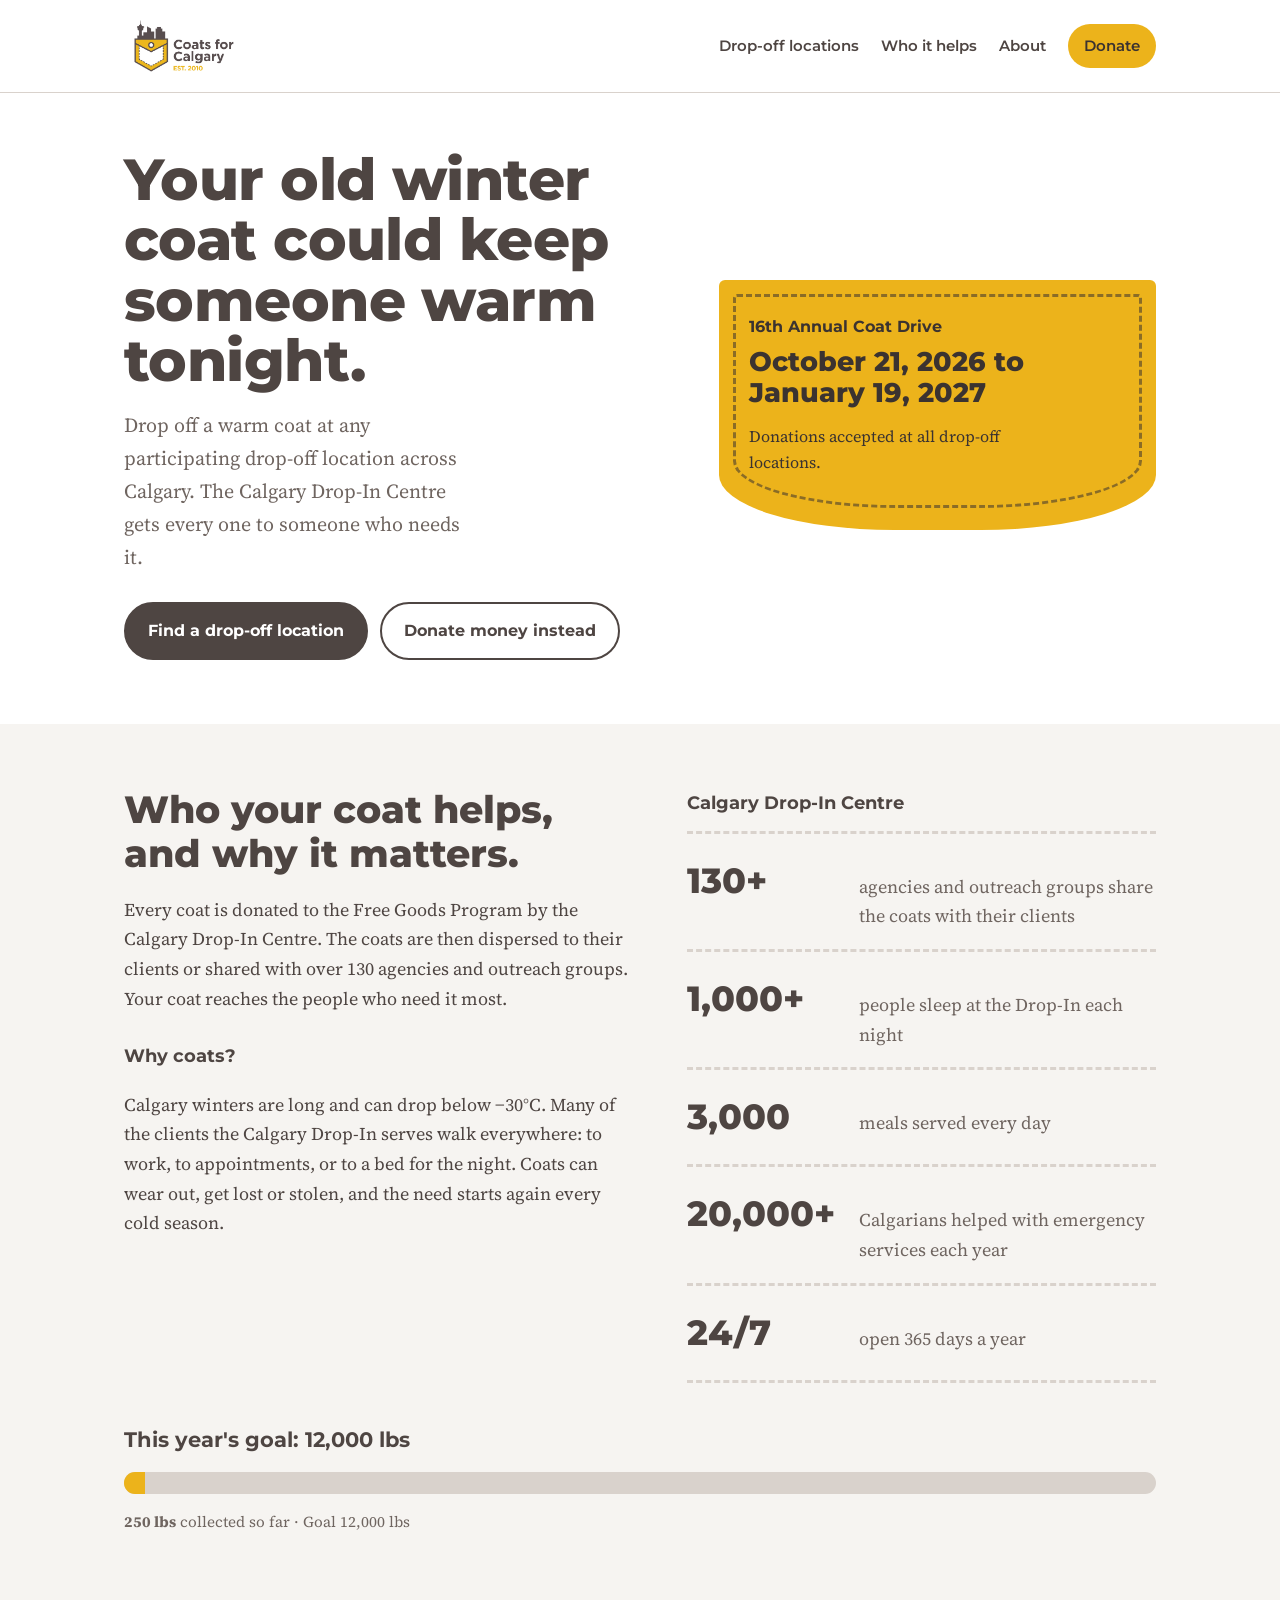
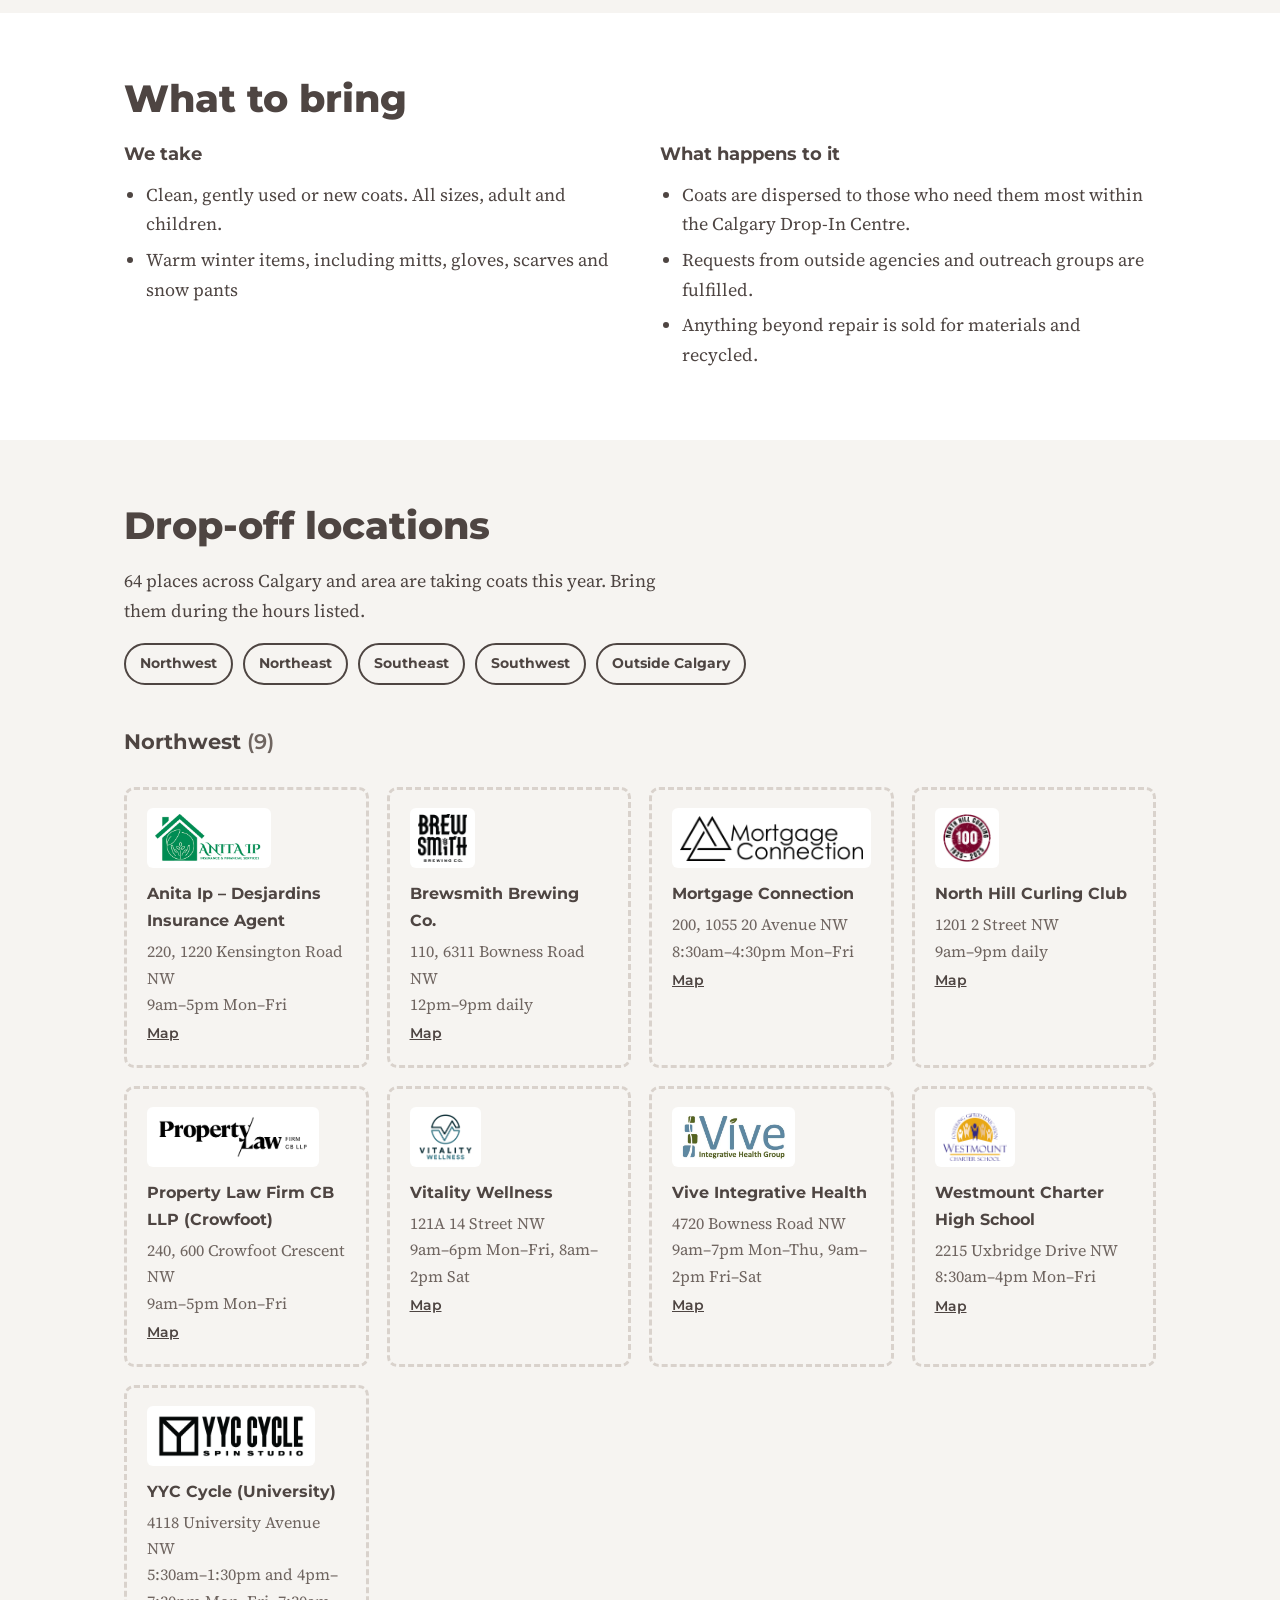
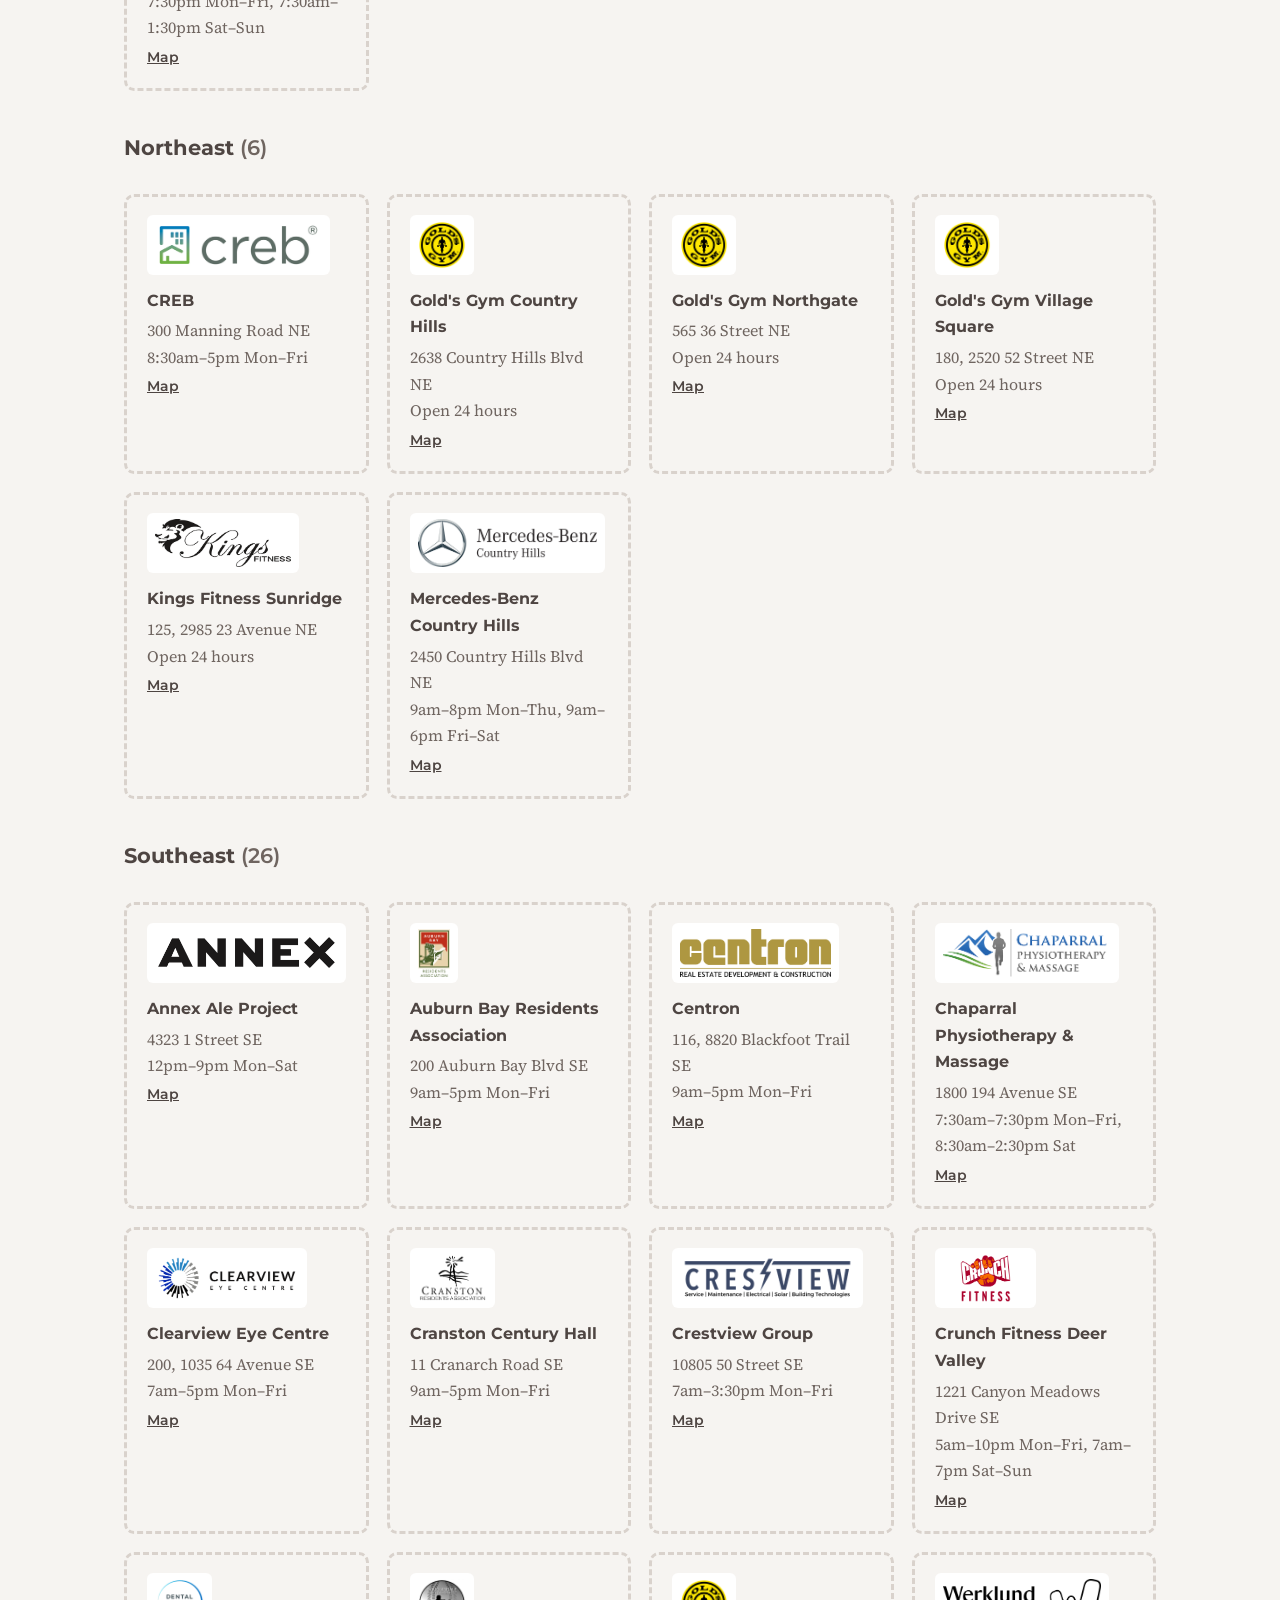
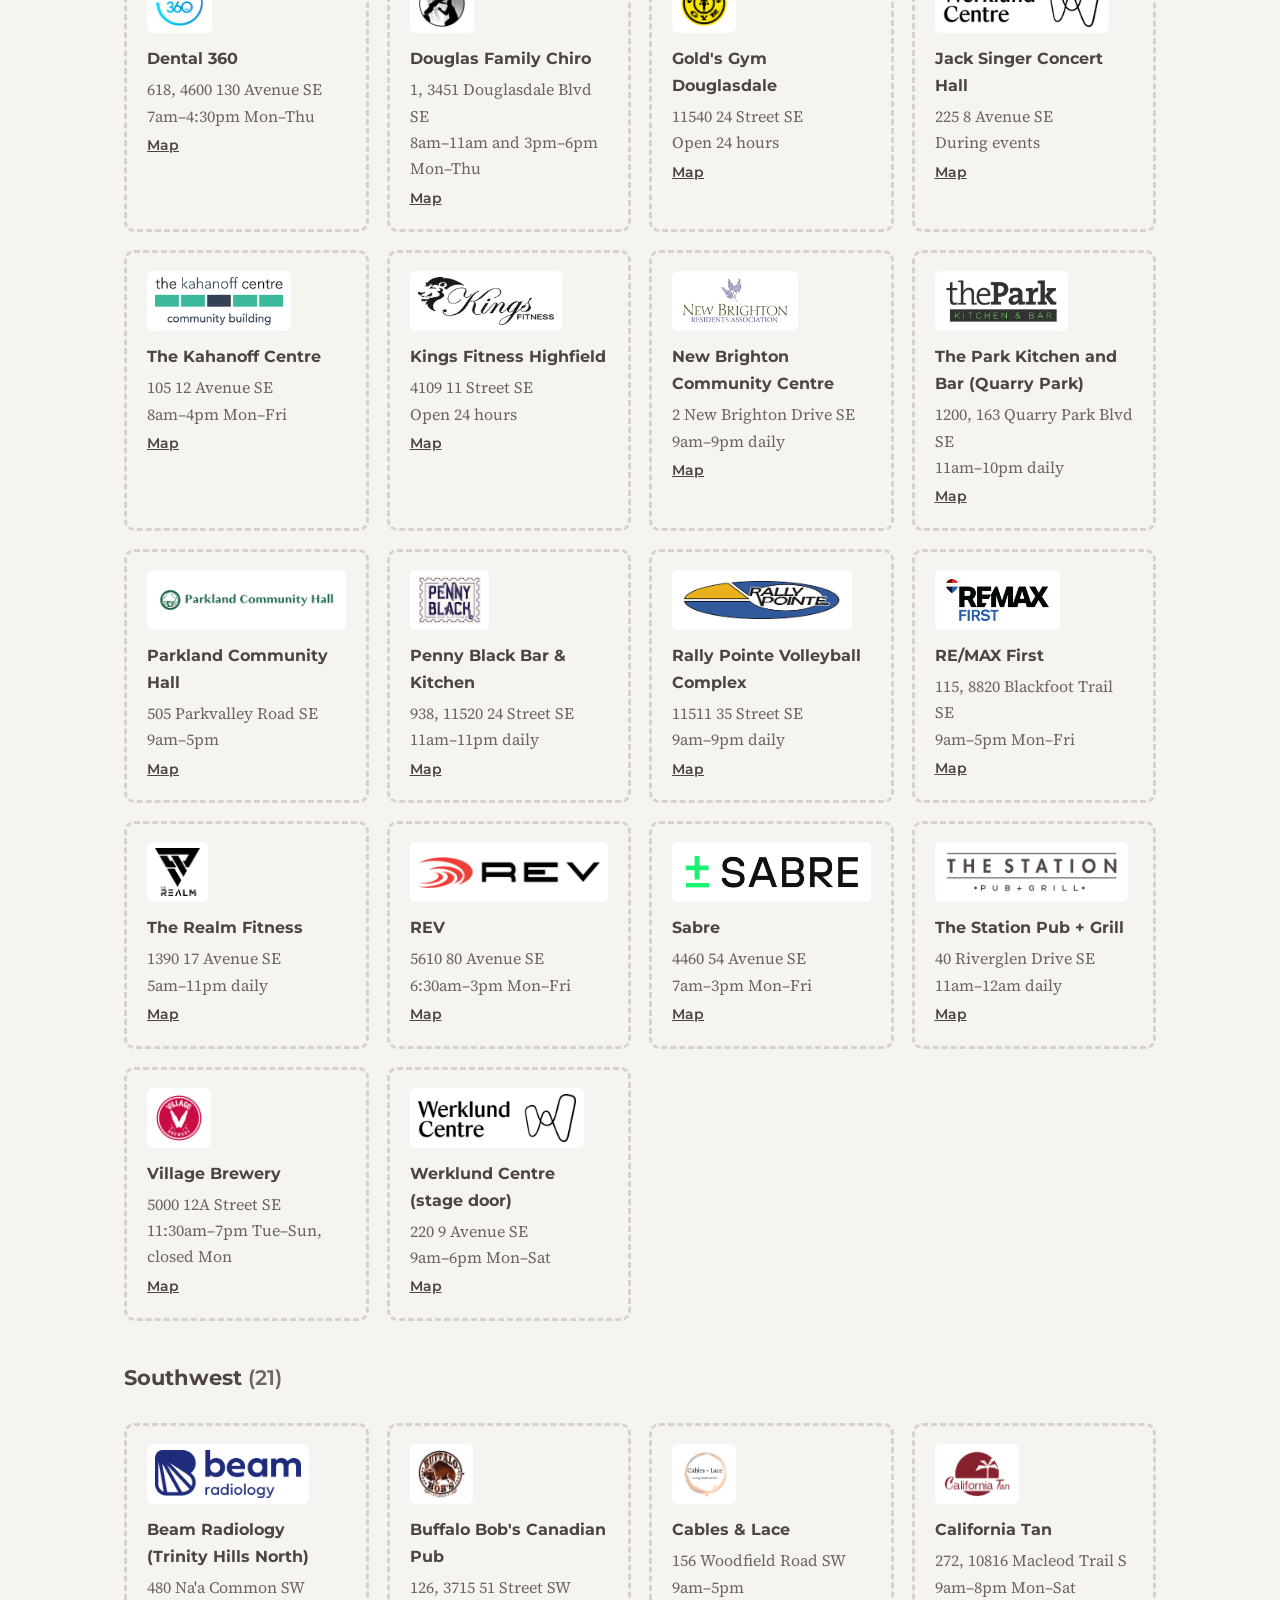
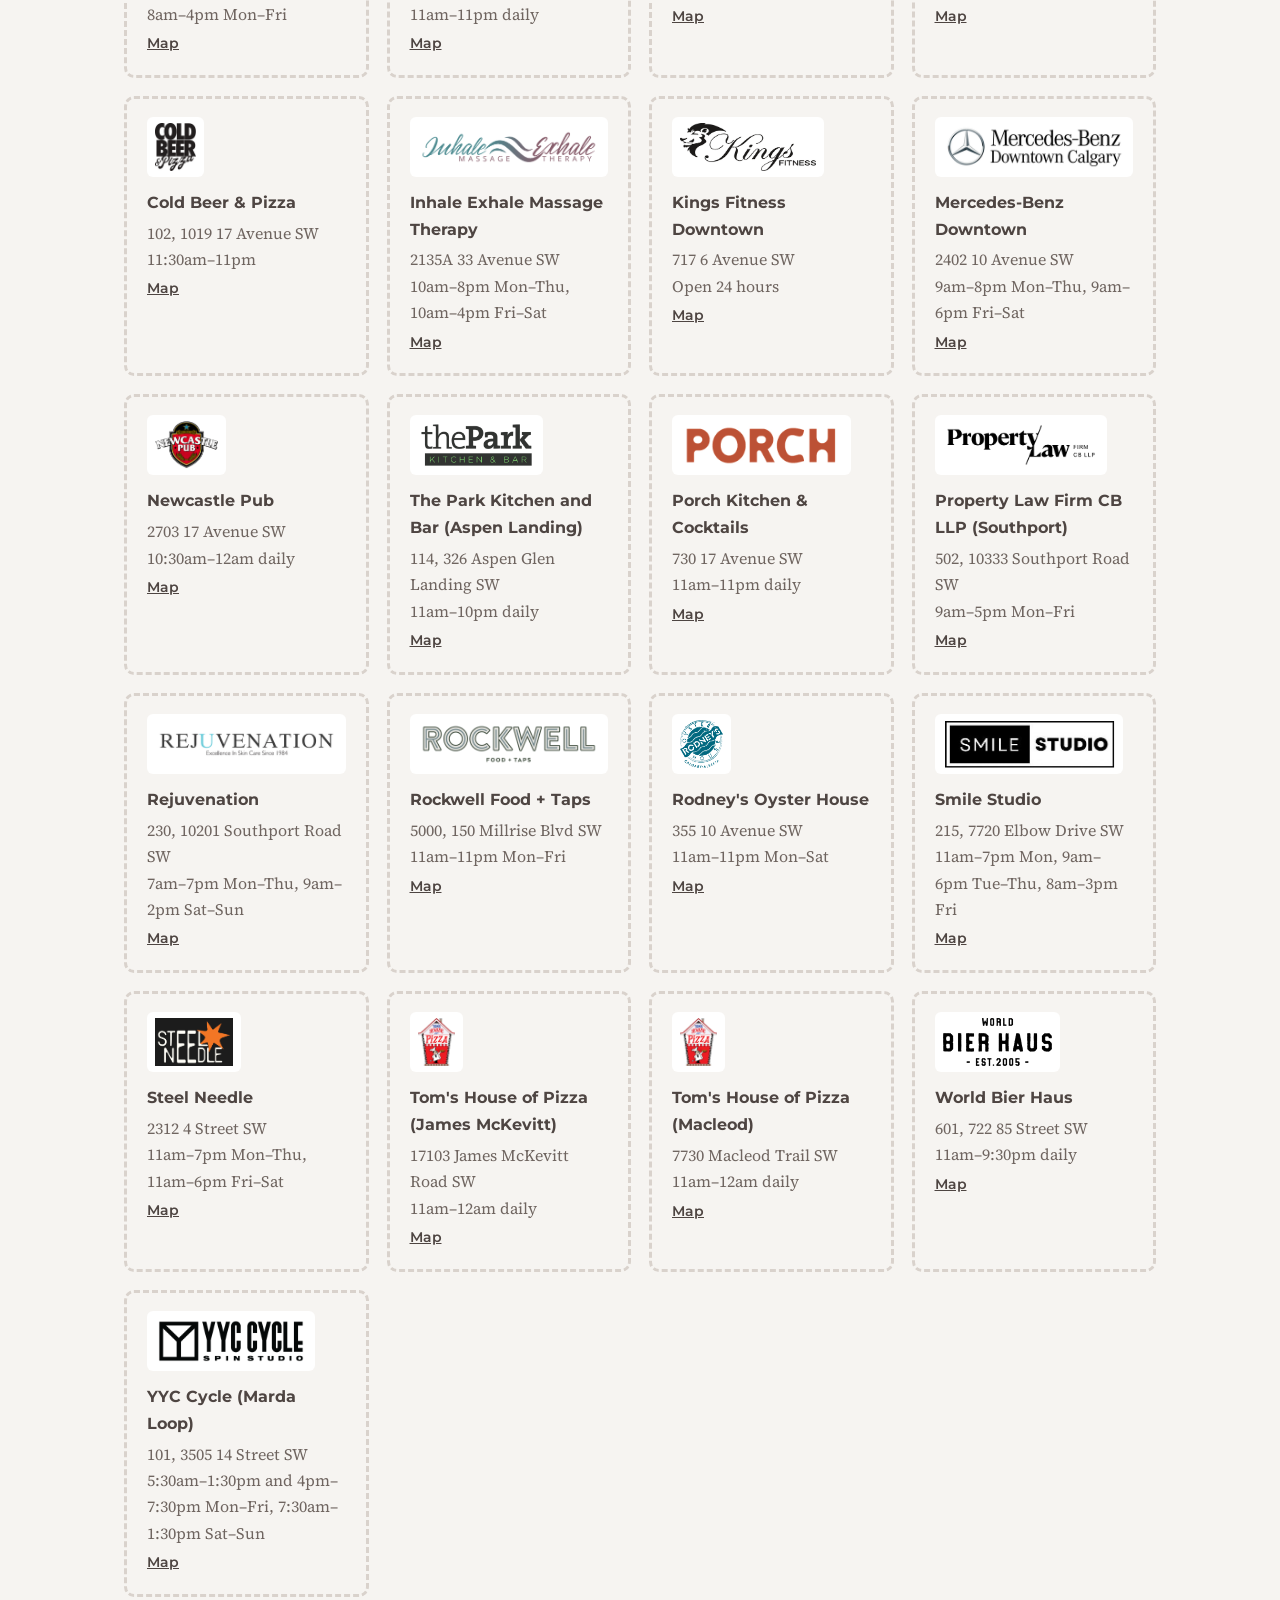
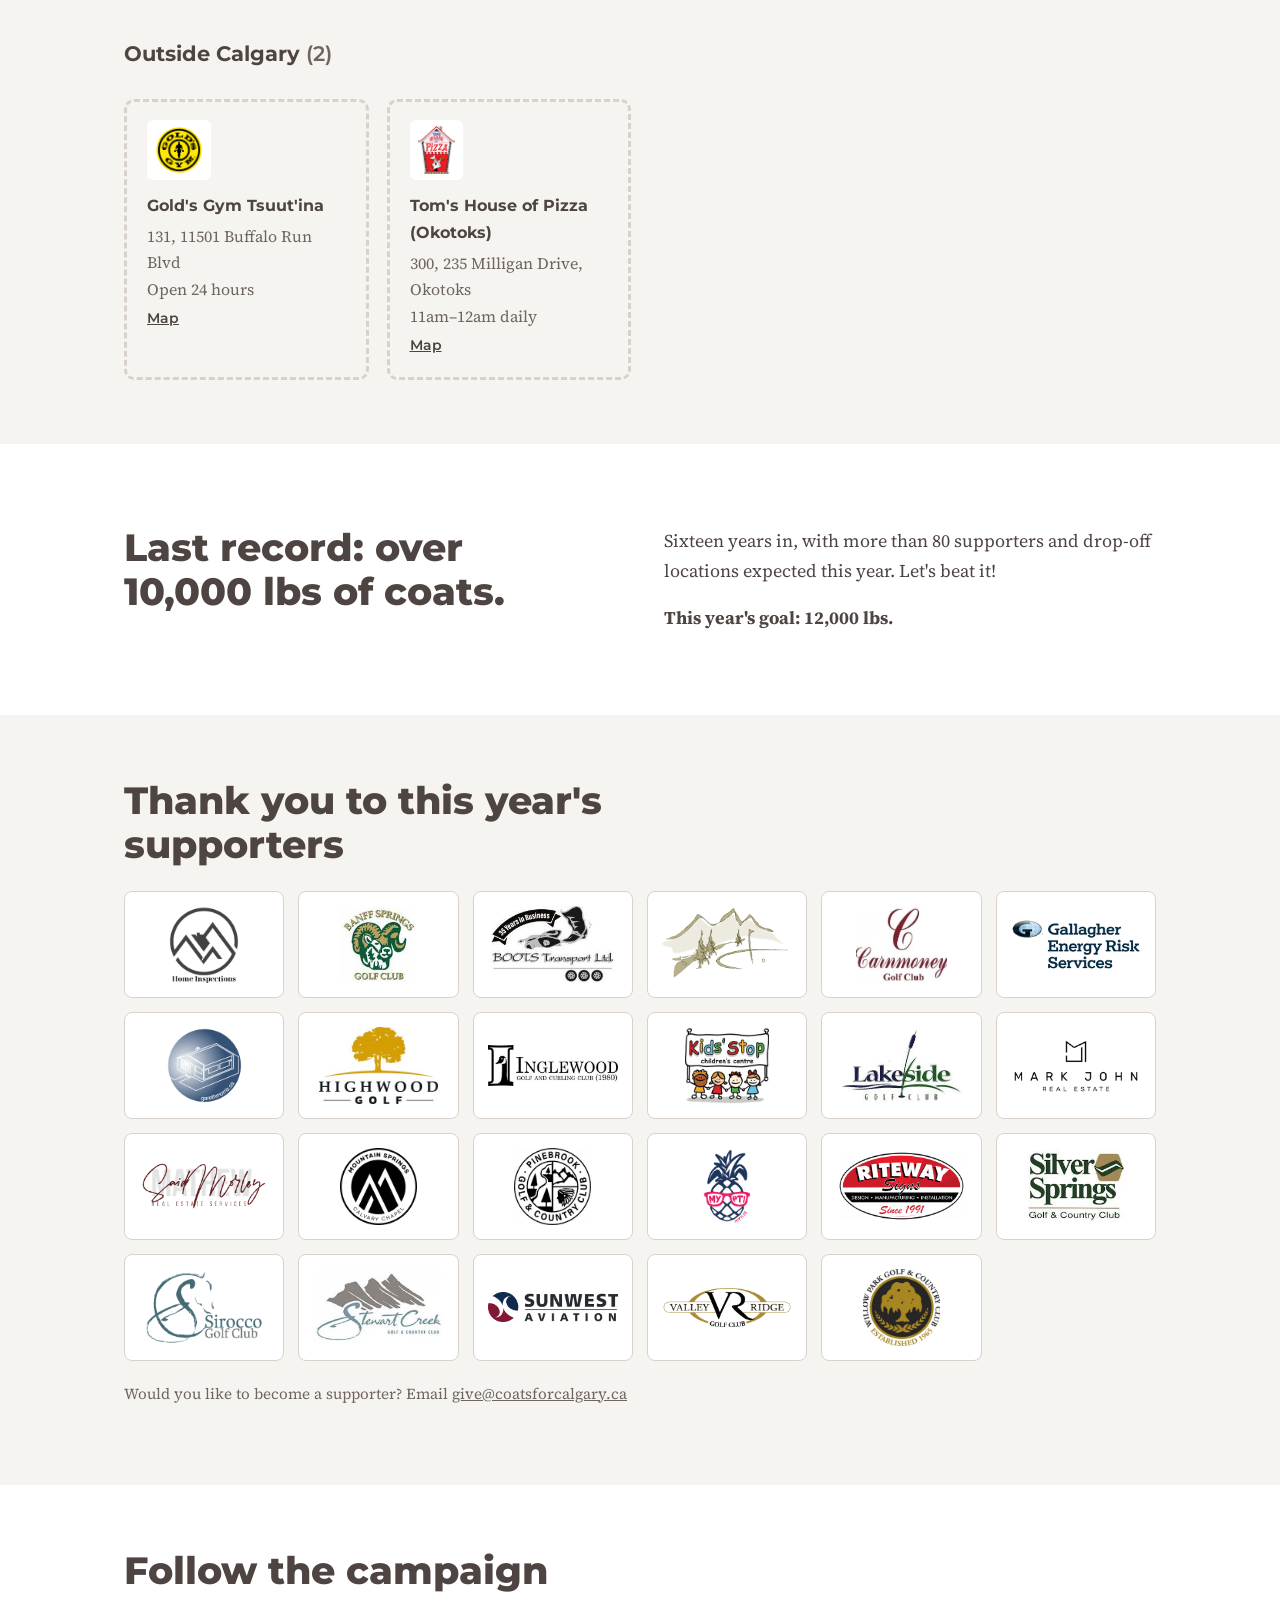
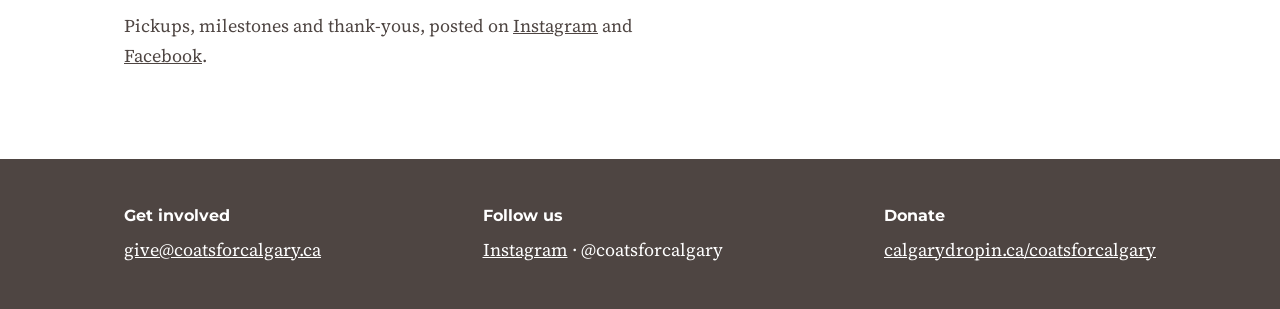
==== index.html @ d958eab8 "Update collected so far to 250 lbs (Lauren's correction)" ====
<!doctype html>
<html lang="en">
<head>
<meta charset="utf-8">
<meta name="viewport" content="width=device-width, initial-scale=1, viewport-fit=cover">
<title>Coats for Calgary · Drop off a warm coat</title>
<meta name="description" content="The 16th annual Coats for Calgary drive runs October 21, 2026 to January 19, 2027. Drop off clean, gently used or new coats and warm winter items at a participating location. Every coat goes to the Calgary Drop-In Centre.">
<meta property="og:type" content="website">
<meta property="og:title" content="Coats for Calgary · Drop off a warm coat">
<meta property="og:description" content="Your old winter coat could keep someone warm tonight. Drop off clean, gently used or new coats at a participating location across Calgary, October 21, 2026 to January 19, 2027.">
<meta property="og:url" content="https://coatsforcalgary.ca/">
<meta property="og:image" content="https://coatsforcalgary.ca/images/cfc-logo.jpg">
<meta name="twitter:card" content="summary_large_image">
<link rel="preconnect" href="https://fonts.googleapis.com">
<link rel="preconnect" href="https://fonts.gstatic.com" crossorigin>
<link href="https://fonts.googleapis.com/css2?family=Montserrat:wght@500;600;700;800&family=Source+Serif+4:opsz,wght@8..60,400;8..60,600&display=swap" rel="stylesheet">
<link rel="stylesheet" href="styles/main.css?v=20261015-4">
</head>
<body>

<header>
  <div class="wrap">
    <a class="logo" href="index.html" aria-label="Coats for Calgary home"><img src="images/cfc-logo.jpg" alt="Coats for Calgary, est. 2010"></a>
    <nav class="nav" aria-label="Main">
      <a href="index.html#locations">Drop-off locations</a>
      <a href="index.html#helps">Who it helps</a>
      <a href="about.html">About</a>
      <a class="give" href="https://calgarydropin.ca/coatsforcalgary" target="_blank" rel="noopener">Donate</a>
    </nav>
  </div>
</header>

<main>
<div class="hero">
  <div class="wrap">
    <div>
      <h1>Your old winter coat could keep someone warm tonight.</h1>
      <p>Drop off a warm coat at any participating drop-off location across Calgary. The Calgary Drop-In Centre gets every one to someone who needs it.</p>
      <div class="btns">
        <a class="btn primary" href="#locations">Find a drop-off location</a>
        <a class="btn ghost" href="https://calgarydropin.ca/coatsforcalgary" target="_blank" rel="noopener">Donate money instead</a>
      </div>
    </div>
    <div class="pocket">
      <h2>16th Annual Coat Drive</h2>
      <p class="dates" style="color:var(--gold-ink)">October 21, 2026 to January&nbsp;19,&nbsp;2027</p>
      <p style="color:var(--gold-ink)">Donations accepted at all drop-off locations.</p>
    </div>
  </div>
</div>

<section class="alt" id="helps">
  <div class="wrap helps">
    <div class="why">
      <h2 class="big">Who your coat helps, and why it matters.</h2>
      <p class="lede">Every coat is donated to the Free Goods Program by the Calgary Drop-In Centre. The coats are then dispersed to their clients or shared with over 130 agencies and outreach groups. Your coat reaches the people who need it most.</p>
      <h3>Why coats?</h3>
      <p class="lede">Calgary winters are long and can drop below −30°C. Many of the clients the Calgary Drop-In serves walk everywhere: to work, to appointments, or to a bed for the night. Coats can wear out, get lost or stolen, and the need starts again every cold season.</p>
    </div>
    <div>
    <h3 style="font-size:1.15rem;margin:0 0 12px">Calgary Drop-In Centre</h3>
    <div class="stats" aria-label="Calgary Drop-In Centre in numbers">
      <div class="stat"><b>130+</b><span>agencies and outreach groups share the coats with their clients</span></div>
      <div class="stat"><b>1,000+</b><span>people sleep at the Drop-In each night</span></div>
      <div class="stat"><b>3,000</b><span>meals served every day</span></div>
      <div class="stat"><b>20,000+</b><span>Calgarians helped with emergency services each year</span></div>
      <div class="stat"><b>24/7</b><span>open 365 days a year</span></div>
    </div>
    </div>
  </div>
  <div class="wrap" style="margin-top:40px">
    <h3 style="margin:0">This year's goal: 12,000&nbsp;lbs</h3>
    <div class="bar" role="img" aria-label="250 of 12,000 lbs collected so far"><i style="width:2%"></i></div>
    <p class="small"><strong>250&nbsp;lbs</strong> collected so far · Goal 12,000&nbsp;lbs</p>
  </div>
</section>

<section>
  <div class="wrap">
    <h2 class="big">What to bring</h2>
    <div class="bring">
      <div>
        <h3>We take</h3>
        <ul>
          <li>Clean, gently used or new coats. All sizes, adult and children.</li>
          <li>Warm winter items, including mitts, gloves, scarves and snow pants</li>
        </ul>
      </div>
      <div>
        <h3>What happens to it</h3>
        <ul>
          <li>Coats are dispersed to those who need them most within the Calgary Drop-In Centre.</li>
          <li>Requests from outside agencies and outreach groups are fulfilled.</li>
          <li>Anything beyond repair is sold for materials and recycled.</li>
        </ul>
      </div>
    </div>
  </div>
</section>

<section class="alt" id="locations">
  <div class="wrap">
    <h2 class="big">Drop-off locations</h2>
    <p class="lede">64 places across Calgary and area are taking coats this year. Bring them during the hours listed.</p>
    <nav class="quads" aria-label="Jump to area"><a href="#loc-NW">Northwest</a> <a href="#loc-NE">Northeast</a> <a href="#loc-SE">Southeast</a> <a href="#loc-SW">Southwest</a> <a href="#loc-out">Outside Calgary</a></nav>
    <h3 class="quad" id="loc-NW">Northwest <span>(9)</span></h3>
    <div class="locs">
      <div class="loc"><img class="loc-logo" src="images/locations/anita-ip.png" alt="" loading="lazy"><h4>Anita Ip – Desjardins Insurance Agent</h4><p>220, 1220 Kensington Road NW<br>9am–5pm Mon–Fri</p><a href="https://www.google.com/maps/search/?api=1&query=Anita%20Ip%20%E2%80%93%20Desjardins%20Insurance%20Agent%20220%2C%201220%20Kensington%20Road%20NW%2C%20Calgary%2C%20AB" target="_blank" rel="noopener">Map</a></div>
      <div class="loc"><img class="loc-logo" src="images/locations/brewsmith.png" alt="" loading="lazy"><h4>Brewsmith Brewing Co.</h4><p>110, 6311 Bowness Road NW<br>12pm–9pm daily</p><a href="https://www.google.com/maps/search/?api=1&query=Brewsmith%20Brewing%20Co.%20110%2C%206311%20Bowness%20Road%20NW%2C%20Calgary%2C%20AB" target="_blank" rel="noopener">Map</a></div>
      <div class="loc"><img class="loc-logo" src="images/locations/mortgage-connection.png" alt="" loading="lazy"><h4>Mortgage Connection</h4><p>200, 1055 20 Avenue NW<br>8:30am–4:30pm Mon–Fri</p><a href="https://www.google.com/maps/search/?api=1&query=Mortgage%20Connection%20200%2C%201055%2020%20Avenue%20NW%2C%20Calgary%2C%20AB" target="_blank" rel="noopener">Map</a></div>
      <div class="loc"><img class="loc-logo" src="images/locations/north-hill-curling.png" alt="" loading="lazy"><h4>North Hill Curling Club</h4><p>1201 2 Street NW<br>9am–9pm daily</p><a href="https://www.google.com/maps/search/?api=1&query=North%20Hill%20Curling%20Club%201201%202%20Street%20NW%2C%20Calgary%2C%20AB" target="_blank" rel="noopener">Map</a></div>
      <div class="loc"><img class="loc-logo" src="images/locations/property-law.png" alt="" loading="lazy"><h4>Property Law Firm CB LLP (Crowfoot)</h4><p>240, 600 Crowfoot Crescent NW<br>9am–5pm Mon–Fri</p><a href="https://www.google.com/maps/search/?api=1&query=Property%20Law%20Firm%20CB%20LLP%20240%2C%20600%20Crowfoot%20Crescent%20NW%2C%20Calgary%2C%20AB" target="_blank" rel="noopener">Map</a></div>
      <div class="loc"><img class="loc-logo" src="images/locations/vitality-wellness.png" alt="" loading="lazy"><h4>Vitality Wellness</h4><p>121A 14 Street NW<br>9am–6pm Mon–Fri, 8am–2pm Sat</p><a href="https://www.google.com/maps/search/?api=1&query=Vitality%20Wellness%20121A%2014%20Street%20NW%2C%20Calgary%2C%20AB" target="_blank" rel="noopener">Map</a></div>
      <div class="loc"><img class="loc-logo" src="images/locations/vive.png" alt="" loading="lazy"><h4>Vive Integrative Health</h4><p>4720 Bowness Road NW<br>9am–7pm Mon–Thu, 9am–2pm Fri–Sat</p><a href="https://www.google.com/maps/search/?api=1&query=Vive%20Integrative%20Health%204720%20Bowness%20Road%20NW%2C%20Calgary%2C%20AB" target="_blank" rel="noopener">Map</a></div>
      <div class="loc"><img class="loc-logo" src="images/locations/westmount.png" alt="" loading="lazy"><h4>Westmount Charter High School</h4><p>2215 Uxbridge Drive NW<br>8:30am–4pm Mon–Fri</p><a href="https://www.google.com/maps/search/?api=1&query=Westmount%20Charter%20High%20School%202215%20Uxbridge%20Drive%20NW%2C%20Calgary%2C%20AB" target="_blank" rel="noopener">Map</a></div>
      <div class="loc"><img class="loc-logo" src="images/locations/yyc-cycle.png" alt="" loading="lazy"><h4>YYC Cycle (University)</h4><p>4118 University Avenue NW<br>5:30am–1:30pm and 4pm–7:30pm Mon–Fri, 7:30am–1:30pm Sat–Sun</p><a href="https://www.google.com/maps/search/?api=1&query=YYC%20Cycle%204118%20University%20Avenue%20NW%2C%20Calgary%2C%20AB" target="_blank" rel="noopener">Map</a></div>
    </div>
    <h3 class="quad" id="loc-NE">Northeast <span>(6)</span></h3>
    <div class="locs">
      <div class="loc"><img class="loc-logo" src="images/locations/creb.png" alt="" loading="lazy"><h4>CREB</h4><p>300 Manning Road NE<br>8:30am–5pm Mon–Fri</p><a href="https://www.google.com/maps/search/?api=1&query=CREB%20300%20Manning%20Road%20NE%2C%20Calgary%2C%20AB" target="_blank" rel="noopener">Map</a></div>
      <div class="loc"><img class="loc-logo" src="images/locations/golds-gym.png" alt="" loading="lazy"><h4>Gold&#x27;s Gym Country Hills</h4><p>2638 Country Hills Blvd NE<br>Open 24 hours</p><a href="https://www.google.com/maps/search/?api=1&query=Gold%27s%20Gym%20Country%20Hills%202638%20Country%20Hills%20Blvd%20NE%2C%20Calgary%2C%20AB" target="_blank" rel="noopener">Map</a></div>
      <div class="loc"><img class="loc-logo" src="images/locations/golds-gym.png" alt="" loading="lazy"><h4>Gold&#x27;s Gym Northgate</h4><p>565 36 Street NE<br>Open 24 hours</p><a href="https://www.google.com/maps/search/?api=1&query=Gold%27s%20Gym%20Northgate%20565%2036%20Street%20NE%2C%20Calgary%2C%20AB" target="_blank" rel="noopener">Map</a></div>
      <div class="loc"><img class="loc-logo" src="images/locations/golds-gym.png" alt="" loading="lazy"><h4>Gold&#x27;s Gym Village Square</h4><p>180, 2520 52 Street NE<br>Open 24 hours</p><a href="https://www.google.com/maps/search/?api=1&query=Gold%27s%20Gym%20Village%20Square%20180%2C%202520%2052%20Street%20NE%2C%20Calgary%2C%20AB" target="_blank" rel="noopener">Map</a></div>
      <div class="loc"><img class="loc-logo" src="images/locations/kings-fitness.png" alt="" loading="lazy"><h4>Kings Fitness Sunridge</h4><p>125, 2985 23 Avenue NE<br>Open 24 hours</p><a href="https://www.google.com/maps/search/?api=1&query=Kings%20Fitness%20Sunridge%20125%2C%202985%2023%20Avenue%20NE%2C%20Calgary%2C%20AB" target="_blank" rel="noopener">Map</a></div>
      <div class="loc"><img class="loc-logo" src="images/locations/mercedes-benz-country-hills.png" alt="" loading="lazy"><h4>Mercedes-Benz Country Hills</h4><p>2450 Country Hills Blvd NE<br>9am–8pm Mon–Thu, 9am–6pm Fri–Sat</p><a href="https://www.google.com/maps/search/?api=1&query=Mercedes-Benz%20Country%20Hills%202450%20Country%20Hills%20Blvd%20NE%2C%20Calgary%2C%20AB" target="_blank" rel="noopener">Map</a></div>
    </div>
    <h3 class="quad" id="loc-SE">Southeast <span>(26)</span></h3>
    <div class="locs">
      <div class="loc"><img class="loc-logo" src="images/locations/annex.png" alt="" loading="lazy"><h4>Annex Ale Project</h4><p>4323 1 Street SE<br>12pm–9pm Mon–Sat</p><a href="https://www.google.com/maps/search/?api=1&query=Annex%20Ale%20Project%204323%201%20Street%20SE%2C%20Calgary%2C%20AB" target="_blank" rel="noopener">Map</a></div>
      <div class="loc"><img class="loc-logo" src="images/locations/auburn-bay.png" alt="" loading="lazy"><h4>Auburn Bay Residents Association</h4><p>200 Auburn Bay Blvd SE<br>9am–5pm Mon–Fri</p><a href="https://www.google.com/maps/search/?api=1&query=Auburn%20Bay%20Residents%20Association%20200%20Auburn%20Bay%20Blvd%20SE%2C%20Calgary%2C%20AB" target="_blank" rel="noopener">Map</a></div>
      <div class="loc"><img class="loc-logo" src="images/locations/centron.png" alt="" loading="lazy"><h4>Centron</h4><p>116, 8820 Blackfoot Trail SE<br>9am–5pm Mon–Fri</p><a href="https://www.google.com/maps/search/?api=1&query=Centron%20116%2C%208820%20Blackfoot%20Trail%20SE%2C%20Calgary%2C%20AB" target="_blank" rel="noopener">Map</a></div>
      <div class="loc"><img class="loc-logo" src="images/locations/chaparral-physio.png" alt="" loading="lazy"><h4>Chaparral Physiotherapy &amp; Massage</h4><p>1800 194 Avenue SE<br>7:30am–7:30pm Mon–Fri, 8:30am–2:30pm Sat</p><a href="https://www.google.com/maps/search/?api=1&query=Chaparral%20Physiotherapy%20%26%20Massage%201800%20194%20Avenue%20SE%2C%20Calgary%2C%20AB" target="_blank" rel="noopener">Map</a></div>
      <div class="loc"><img class="loc-logo" src="images/locations/clearview.png" alt="" loading="lazy"><h4>Clearview Eye Centre</h4><p>200, 1035 64 Avenue SE<br>7am–5pm Mon–Fri</p><a href="https://www.google.com/maps/search/?api=1&query=Clearview%20Eye%20Centre%20200%2C%201035%2064%20Avenue%20SE%2C%20Calgary%2C%20AB" target="_blank" rel="noopener">Map</a></div>
      <div class="loc"><img class="loc-logo" src="images/locations/cranston.png" alt="" loading="lazy"><h4>Cranston Century Hall</h4><p>11 Cranarch Road SE<br>9am–5pm Mon–Fri</p><a href="https://www.google.com/maps/search/?api=1&query=Cranston%20Century%20Hall%2011%20Cranarch%20Road%20SE%2C%20Calgary%2C%20AB" target="_blank" rel="noopener">Map</a></div>
      <div class="loc"><img class="loc-logo" src="images/locations/crestview.png" alt="" loading="lazy"><h4>Crestview Group</h4><p>10805 50 Street SE<br>7am–3:30pm Mon–Fri</p><a href="https://www.google.com/maps/search/?api=1&query=Crestview%20Group%2010805%2050%20Street%20SE%2C%20Calgary%2C%20AB" target="_blank" rel="noopener">Map</a></div>
      <div class="loc"><img class="loc-logo" src="images/locations/crunch.png" alt="" loading="lazy"><h4>Crunch Fitness Deer Valley</h4><p>1221 Canyon Meadows Drive SE<br>5am–10pm Mon–Fri, 7am–7pm Sat–Sun</p><a href="https://www.google.com/maps/search/?api=1&query=Crunch%20Fitness%20Deer%20Valley%201221%20Canyon%20Meadows%20Drive%20SE%2C%20Calgary%2C%20AB" target="_blank" rel="noopener">Map</a></div>
      <div class="loc"><img class="loc-logo" src="images/locations/dental-360.png" alt="" loading="lazy"><h4>Dental 360</h4><p>618, 4600 130 Avenue SE<br>7am–4:30pm Mon–Thu</p><a href="https://www.google.com/maps/search/?api=1&query=Dental%20360%20618%2C%204600%20130%20Avenue%20SE%2C%20Calgary%2C%20AB" target="_blank" rel="noopener">Map</a></div>
      <div class="loc"><img class="loc-logo" src="images/locations/douglas-family-chiro.png" alt="" loading="lazy"><h4>Douglas Family Chiro</h4><p>1, 3451 Douglasdale Blvd SE<br>8am–11am and 3pm–6pm Mon–Thu</p><a href="https://www.google.com/maps/search/?api=1&query=Douglas%20Family%20Chiro%201%2C%203451%20Douglasdale%20Blvd%20SE%2C%20Calgary%2C%20AB" target="_blank" rel="noopener">Map</a></div>
      <div class="loc"><img class="loc-logo" src="images/locations/golds-gym.png" alt="" loading="lazy"><h4>Gold&#x27;s Gym Douglasdale</h4><p>11540 24 Street SE<br>Open 24 hours</p><a href="https://www.google.com/maps/search/?api=1&query=Gold%27s%20Gym%20Douglasdale%2011540%2024%20Street%20SE%2C%20Calgary%2C%20AB" target="_blank" rel="noopener">Map</a></div>
      <div class="loc"><img class="loc-logo" src="images/locations/werklund.png" alt="" loading="lazy"><h4>Jack Singer Concert Hall</h4><p>225 8 Avenue SE<br>During events</p><a href="https://www.google.com/maps/search/?api=1&query=Jack%20Singer%20Concert%20Hall%20225%208%20Avenue%20SE%2C%20Calgary%2C%20AB" target="_blank" rel="noopener">Map</a></div>
      <div class="loc"><img class="loc-logo" src="images/locations/kahanoff.png" alt="" loading="lazy"><h4>The Kahanoff Centre</h4><p>105 12 Avenue SE<br>8am–4pm Mon–Fri</p><a href="https://www.google.com/maps/search/?api=1&query=The%20Kahanoff%20Centre%20105%2012%20Avenue%20SE%2C%20Calgary%2C%20AB" target="_blank" rel="noopener">Map</a></div>
      <div class="loc"><img class="loc-logo" src="images/locations/kings-fitness.png" alt="" loading="lazy"><h4>Kings Fitness Highfield</h4><p>4109 11 Street SE<br>Open 24 hours</p><a href="https://www.google.com/maps/search/?api=1&query=Kings%20Fitness%20Highfield%204109%2011%20Street%20SE%2C%20Calgary%2C%20AB" target="_blank" rel="noopener">Map</a></div>
      <div class="loc"><img class="loc-logo" src="images/locations/new-brighton.png" alt="" loading="lazy"><h4>New Brighton Community Centre</h4><p>2 New Brighton Drive SE<br>9am–9pm daily</p><a href="https://www.google.com/maps/search/?api=1&query=New%20Brighton%20Community%20Centre%202%20New%20Brighton%20Drive%20SE%2C%20Calgary%2C%20AB" target="_blank" rel="noopener">Map</a></div>
      <div class="loc"><img class="loc-logo" src="images/locations/the-park.png" alt="" loading="lazy"><h4>The Park Kitchen and Bar (Quarry Park)</h4><p>1200, 163 Quarry Park Blvd SE<br>11am–10pm daily</p><a href="https://www.google.com/maps/search/?api=1&query=The%20Park%20Kitchen%20and%20Bar%201200%2C%20163%20Quarry%20Park%20Blvd%20SE%2C%20Calgary%2C%20AB" target="_blank" rel="noopener">Map</a></div>
      <div class="loc"><img class="loc-logo" src="images/locations/parkland.png" alt="" loading="lazy"><h4>Parkland Community Hall</h4><p>505 Parkvalley Road SE<br>9am–5pm</p><a href="https://www.google.com/maps/search/?api=1&query=Parkland%20Community%20Hall%20505%20Parkvalley%20Road%20SE%2C%20Calgary%2C%20AB" target="_blank" rel="noopener">Map</a></div>
      <div class="loc"><img class="loc-logo" src="images/locations/penny-black.png" alt="" loading="lazy"><h4>Penny Black Bar &amp; Kitchen</h4><p>938, 11520 24 Street SE<br>11am–11pm daily</p><a href="https://www.google.com/maps/search/?api=1&query=Penny%20Black%20Bar%20%26%20Kitchen%20938%2C%2011520%2024%20Street%20SE%2C%20Calgary%2C%20AB" target="_blank" rel="noopener">Map</a></div>
      <div class="loc"><img class="loc-logo" src="images/locations/rally-pointe.png" alt="" loading="lazy"><h4>Rally Pointe Volleyball Complex</h4><p>11511 35 Street SE<br>9am–9pm daily</p><a href="https://www.google.com/maps/search/?api=1&query=Rally%20Pointe%20Volleyball%20Complex%2011511%2035%20Street%20SE%2C%20Calgary%2C%20AB" target="_blank" rel="noopener">Map</a></div>
      <div class="loc"><img class="loc-logo" src="images/locations/remax-first.png" alt="" loading="lazy"><h4>RE/MAX First</h4><p>115, 8820 Blackfoot Trail SE<br>9am–5pm Mon–Fri</p><a href="https://www.google.com/maps/search/?api=1&query=RE/MAX%20First%20115%2C%208820%20Blackfoot%20Trail%20SE%2C%20Calgary%2C%20AB" target="_blank" rel="noopener">Map</a></div>
      <div class="loc"><img class="loc-logo" src="images/locations/the-realm.png" alt="" loading="lazy"><h4>The Realm Fitness</h4><p>1390 17 Avenue SE<br>5am–11pm daily</p><a href="https://www.google.com/maps/search/?api=1&query=The%20Realm%20Fitness%201390%2017%20Avenue%20SE%2C%20Calgary%2C%20AB" target="_blank" rel="noopener">Map</a></div>
      <div class="loc"><img class="loc-logo" src="images/locations/rev.png" alt="" loading="lazy"><h4>REV</h4><p>5610 80 Avenue SE<br>6:30am–3pm Mon–Fri</p><a href="https://www.google.com/maps/search/?api=1&query=REV%205610%2080%20Avenue%20SE%2C%20Calgary%2C%20AB" target="_blank" rel="noopener">Map</a></div>
      <div class="loc"><img class="loc-logo" src="images/locations/sabre.png" alt="" loading="lazy"><h4>Sabre</h4><p>4460 54 Avenue SE<br>7am–3pm Mon–Fri</p><a href="https://www.google.com/maps/search/?api=1&query=Sabre%204460%2054%20Avenue%20SE%2C%20Calgary%2C%20AB" target="_blank" rel="noopener">Map</a></div>
      <div class="loc"><img class="loc-logo" src="images/locations/the-station.png" alt="" loading="lazy"><h4>The Station Pub + Grill</h4><p>40 Riverglen Drive SE<br>11am–12am daily</p><a href="https://www.google.com/maps/search/?api=1&query=The%20Station%20Pub%20%2B%20Grill%2040%20Riverglen%20Drive%20SE%2C%20Calgary%2C%20AB" target="_blank" rel="noopener">Map</a></div>
      <div class="loc"><img class="loc-logo" src="images/locations/village-brewery.png" alt="" loading="lazy"><h4>Village Brewery</h4><p>5000 12A Street SE<br>11:30am–7pm Tue–Sun, closed Mon</p><a href="https://www.google.com/maps/search/?api=1&query=Village%20Brewery%205000%2012A%20Street%20SE%2C%20Calgary%2C%20AB" target="_blank" rel="noopener">Map</a></div>
      <div class="loc"><img class="loc-logo" src="images/locations/werklund.png" alt="" loading="lazy"><h4>Werklund Centre (stage door)</h4><p>220 9 Avenue SE<br>9am–6pm Mon–Sat</p><a href="https://www.google.com/maps/search/?api=1&query=Werklund%20Centre%20220%209%20Avenue%20SE%2C%20Calgary%2C%20AB" target="_blank" rel="noopener">Map</a></div>
    </div>
    <h3 class="quad" id="loc-SW">Southwest <span>(21)</span></h3>
    <div class="locs">
      <div class="loc"><img class="loc-logo" src="beam-radiology.png" alt="" loading="lazy"><h4>Beam Radiology (Trinity Hills North)</h4><p>480 Na&#x27;a Common SW<br>8am–4pm Mon–Fri</p><a href="https://www.google.com/maps/search/?api=1&query=Beam%20Radiology%20480%20Na%27a%20Common%20SW%2C%20Calgary%2C%20AB" target="_blank" rel="noopener">Map</a></div>
      <div class="loc"><img class="loc-logo" src="images/locations/buffalo-bobs.png" alt="" loading="lazy"><h4>Buffalo Bob&#x27;s Canadian Pub</h4><p>126, 3715 51 Street SW<br>11am–11pm daily</p><a href="https://www.google.com/maps/search/?api=1&query=Buffalo%20Bob%27s%20Canadian%20Pub%20126%2C%203715%2051%20Street%20SW%2C%20Calgary%2C%20AB" target="_blank" rel="noopener">Map</a></div>
      <div class="loc"><img class="loc-logo" src="images/locations/cables-lace.png" alt="" loading="lazy"><h4>Cables &amp; Lace</h4><p>156 Woodfield Road SW<br>9am–5pm</p><a href="https://www.google.com/maps/search/?api=1&query=Cables%20%26%20Lace%20156%20Woodfield%20Road%20SW%2C%20Calgary%2C%20AB" target="_blank" rel="noopener">Map</a></div>
      <div class="loc"><img class="loc-logo" src="images/locations/california-tan.png" alt="" loading="lazy"><h4>California Tan</h4><p>272, 10816 Macleod Trail S<br>9am–8pm Mon–Sat</p><a href="https://www.google.com/maps/search/?api=1&query=California%20Tan%20272%2C%2010816%20Macleod%20Trail%20S%2C%20Calgary%2C%20AB" target="_blank" rel="noopener">Map</a></div>
      <div class="loc"><img class="loc-logo" src="images/locations/cold-beer-pizza.png" alt="" loading="lazy"><h4>Cold Beer &amp; Pizza</h4><p>102, 1019 17 Avenue SW<br>11:30am–11pm</p><a href="https://www.google.com/maps/search/?api=1&query=Cold%20Beer%20%26%20Pizza%20102%2C%201019%2017%20Avenue%20SW%2C%20Calgary%2C%20AB" target="_blank" rel="noopener">Map</a></div>
      <div class="loc"><img class="loc-logo" src="images/locations/inhale-exhale.png" alt="" loading="lazy"><h4>Inhale Exhale Massage Therapy</h4><p>2135A 33 Avenue SW<br>10am–8pm Mon–Thu, 10am–4pm Fri–Sat</p><a href="https://www.google.com/maps/search/?api=1&query=Inhale%20Exhale%20Massage%20Therapy%202135A%2033%20Avenue%20SW%2C%20Calgary%2C%20AB" target="_blank" rel="noopener">Map</a></div>
      <div class="loc"><img class="loc-logo" src="images/locations/kings-fitness.png" alt="" loading="lazy"><h4>Kings Fitness Downtown</h4><p>717 6 Avenue SW<br>Open 24 hours</p><a href="https://www.google.com/maps/search/?api=1&query=Kings%20Fitness%20Downtown%20717%206%20Avenue%20SW%2C%20Calgary%2C%20AB" target="_blank" rel="noopener">Map</a></div>
      <div class="loc"><img class="loc-logo" src="images/locations/mercedes-benz-downtown.png" alt="" loading="lazy"><h4>Mercedes-Benz Downtown</h4><p>2402 10 Avenue SW<br>9am–8pm Mon–Thu, 9am–6pm Fri–Sat</p><a href="https://www.google.com/maps/search/?api=1&query=Mercedes-Benz%20Downtown%202402%2010%20Avenue%20SW%2C%20Calgary%2C%20AB" target="_blank" rel="noopener">Map</a></div>
      <div class="loc"><img class="loc-logo" src="images/locations/newcastle.png" alt="" loading="lazy"><h4>Newcastle Pub</h4><p>2703 17 Avenue SW<br>10:30am–12am daily</p><a href="https://www.google.com/maps/search/?api=1&query=Newcastle%20Pub%202703%2017%20Avenue%20SW%2C%20Calgary%2C%20AB" target="_blank" rel="noopener">Map</a></div>
      <div class="loc"><img class="loc-logo" src="images/locations/the-park.png" alt="" loading="lazy"><h4>The Park Kitchen and Bar (Aspen Landing)</h4><p>114, 326 Aspen Glen Landing SW<br>11am–10pm daily</p><a href="https://www.google.com/maps/search/?api=1&query=The%20Park%20Kitchen%20and%20Bar%20114%2C%20326%20Aspen%20Glen%20Landing%20SW%2C%20Calgary%2C%20AB" target="_blank" rel="noopener">Map</a></div>
      <div class="loc"><img class="loc-logo" src="images/locations/porch.png" alt="" loading="lazy"><h4>Porch Kitchen &amp; Cocktails</h4><p>730 17 Avenue SW<br>11am–11pm daily</p><a href="https://www.google.com/maps/search/?api=1&query=Porch%20Kitchen%20%26%20Cocktails%20730%2017%20Avenue%20SW%2C%20Calgary%2C%20AB" target="_blank" rel="noopener">Map</a></div>
      <div class="loc"><img class="loc-logo" src="images/locations/property-law.png" alt="" loading="lazy"><h4>Property Law Firm CB LLP (Southport)</h4><p>502, 10333 Southport Road SW<br>9am–5pm Mon–Fri</p><a href="https://www.google.com/maps/search/?api=1&query=Property%20Law%20Firm%20CB%20LLP%20502%2C%2010333%20Southport%20Road%20SW%2C%20Calgary%2C%20AB" target="_blank" rel="noopener">Map</a></div>
      <div class="loc"><img class="loc-logo" src="images/locations/rejuvenation.png" alt="" loading="lazy"><h4>Rejuvenation</h4><p>230, 10201 Southport Road SW<br>7am–7pm Mon–Thu, 9am–2pm Sat–Sun</p><a href="https://www.google.com/maps/search/?api=1&query=Rejuvenation%20230%2C%2010201%20Southport%20Road%20SW%2C%20Calgary%2C%20AB" target="_blank" rel="noopener">Map</a></div>
      <div class="loc"><img class="loc-logo" src="images/locations/rockwell.png" alt="" loading="lazy"><h4>Rockwell Food + Taps</h4><p>5000, 150 Millrise Blvd SW<br>11am–11pm Mon–Fri</p><a href="https://www.google.com/maps/search/?api=1&query=Rockwell%20Food%20%2B%20Taps%205000%2C%20150%20Millrise%20Blvd%20SW%2C%20Calgary%2C%20AB" target="_blank" rel="noopener">Map</a></div>
      <div class="loc"><img class="loc-logo" src="rodneys-oyster-house.png" alt="" loading="lazy"><h4>Rodney&#x27;s Oyster House</h4><p>355 10 Avenue SW<br>11am–11pm Mon–Sat</p><a href="https://www.google.com/maps/search/?api=1&query=Rodney%27s%20Oyster%20House%20355%2010%20Avenue%20SW%2C%20Calgary%2C%20AB" target="_blank" rel="noopener">Map</a></div>
      <div class="loc"><img class="loc-logo" src="images/locations/smile-studio.png" alt="" loading="lazy"><h4>Smile Studio</h4><p>215, 7720 Elbow Drive SW<br>11am–7pm Mon, 9am–6pm Tue–Thu, 8am–3pm Fri</p><a href="https://www.google.com/maps/search/?api=1&query=Smile%20Studio%20215%2C%207720%20Elbow%20Drive%20SW%2C%20Calgary%2C%20AB" target="_blank" rel="noopener">Map</a></div>
      <div class="loc"><img class="loc-logo" src="images/locations/steel-needle.png" alt="" loading="lazy"><h4>Steel Needle</h4><p>2312 4 Street SW<br>11am–7pm Mon–Thu, 11am–6pm Fri–Sat</p><a href="https://www.google.com/maps/search/?api=1&query=Steel%20Needle%202312%204%20Street%20SW%2C%20Calgary%2C%20AB" target="_blank" rel="noopener">Map</a></div>
      <div class="loc"><img class="loc-logo" src="images/locations/toms-pizza.png" alt="" loading="lazy"><h4>Tom&#x27;s House of Pizza (James McKevitt)</h4><p>17103 James McKevitt Road SW<br>11am–12am daily</p><a href="https://www.google.com/maps/search/?api=1&query=Tom%27s%20House%20of%20Pizza%2017103%20James%20McKevitt%20Road%20SW%2C%20Calgary%2C%20AB" target="_blank" rel="noopener">Map</a></div>
      <div class="loc"><img class="loc-logo" src="images/locations/toms-pizza.png" alt="" loading="lazy"><h4>Tom&#x27;s House of Pizza (Macleod)</h4><p>7730 Macleod Trail SW<br>11am–12am daily</p><a href="https://www.google.com/maps/search/?api=1&query=Tom%27s%20House%20of%20Pizza%207730%20Macleod%20Trail%20SW%2C%20Calgary%2C%20AB" target="_blank" rel="noopener">Map</a></div>
      <div class="loc"><img class="loc-logo" src="images/locations/world-bier-haus.png" alt="" loading="lazy"><h4>World Bier Haus</h4><p>601, 722 85 Street SW<br>11am–9:30pm daily</p><a href="https://www.google.com/maps/search/?api=1&query=World%20Bier%20Haus%20601%2C%20722%2085%20Street%20SW%2C%20Calgary%2C%20AB" target="_blank" rel="noopener">Map</a></div>
      <div class="loc"><img class="loc-logo" src="images/locations/yyc-cycle.png" alt="" loading="lazy"><h4>YYC Cycle (Marda Loop)</h4><p>101, 3505 14 Street SW<br>5:30am–1:30pm and 4pm–7:30pm Mon–Fri, 7:30am–1:30pm Sat–Sun</p><a href="https://www.google.com/maps/search/?api=1&query=YYC%20Cycle%20101%2C%203505%2014%20Street%20SW%2C%20Calgary%2C%20AB" target="_blank" rel="noopener">Map</a></div>
    </div>
    <h3 class="quad" id="loc-out">Outside Calgary <span>(2)</span></h3>
    <div class="locs">
      <div class="loc"><img class="loc-logo" src="images/locations/golds-gym.png" alt="" loading="lazy"><h4>Gold&#x27;s Gym Tsuut&#x27;ina</h4><p>131, 11501 Buffalo Run Blvd<br>Open 24 hours</p><a href="https://www.google.com/maps/search/?api=1&query=Gold%27s%20Gym%20Tsuut%27ina%20131%2C%2011501%20Buffalo%20Run%20Blvd%2C%20Tsuut%27ina%2C%20AB" target="_blank" rel="noopener">Map</a></div>
      <div class="loc"><img class="loc-logo" src="images/locations/toms-pizza.png" alt="" loading="lazy"><h4>Tom&#x27;s House of Pizza (Okotoks)</h4><p>300, 235 Milligan Drive, Okotoks<br>11am–12am daily</p><a href="https://www.google.com/maps/search/?api=1&query=Tom%27s%20House%20of%20Pizza%20300%2C%20235%20Milligan%20Drive%2C%20Okotoks" target="_blank" rel="noopener">Map</a></div>
    </div>
  </div>
</section>

<section>
  <div class="wrap record">
    <div>
      <h2 class="big">Last record: over 10,000&nbsp;lbs of coats.</h2>
    </div>
    <div>
      <p class="lede">Sixteen years in, with more than 80 supporters and drop-off locations expected this year. Let's beat it!</p>
      <p class="lede"><strong>This year's goal: 12,000&nbsp;lbs.</strong></p>
    </div>
  </div>
</section>

<section class="alt">
  <div class="wrap">
    <h2 class="big">Thank you to this year's supporters</h2>
    <ul class="sponsors">
      <li><img src="images/supporters/3peak-inspections.png" alt="3Peak Home Inspections" width="186" height="200" loading="lazy"></li>
      <li><img src="images/supporters/banff-springs-golf-course.png" alt="Banff Springs Golf Club" width="142" height="142" loading="lazy"></li>
      <li><img src="images/supporters/boots-transport.png" alt="Boots Transport Ltd." width="225" height="141" loading="lazy"></li>
      <li><img src="images/supporters/canmore-golf-curling-club.png" alt="Canmore Golf &amp; Curling Club" width="355" height="200" loading="lazy"></li>
      <li><img src="images/supporters/carnmoney-golf-club.png" alt="Carnmoney Golf Club" width="225" height="191" loading="lazy"></li>
      <li><img src="images/supporters/gallagher-energy-risk.png" alt="Gallagher Energy Risk Services" width="400" height="158" loading="lazy"></li>
      <li><img src="images/supporters/gareth-morris.png" alt="Gareth Morris, garethmorris.ca" width="200" height="200" loading="lazy"></li>
      <li><img src="images/supporters/highwood-golf-club.png" alt="Highwood Golf" width="280" height="180" loading="lazy"></li>
      <li><img src="images/supporters/inglewood-golf-curling-club.png" alt="Inglewood Golf and Curling Club" width="400" height="124" loading="lazy"></li>
      <li><img src="images/supporters/auburn-kids-stop.png" alt="Kids&#39; Stop Children&#39;s Centre" width="217" height="200" loading="lazy"></li>
      <li><img src="images/supporters/lakeside-golf-club.png" alt="Lakeside Golf Club" width="279" height="172" loading="lazy"></li>
      <li><img src="images/supporters/mark-john.png" alt="Mark John Real Estate" width="400" height="178" loading="lazy"></li>
      <li><img src="images/supporters/mathew-said-morley.png" alt="Mathew Said Morley Real Estate Services" width="400" height="160" loading="lazy"></li>
      <li><img src="images/supporters/mountain-springs-calvary-chapel.png" alt="Mountain Springs Calvary Chapel" width="200" height="200" loading="lazy"></li>
      <li><img src="images/supporters/pinebrook-golf-country-club.png" alt="Pinebrook Golf &amp; Country Club" width="200" height="200" loading="lazy"></li>
      <li><img src="images/supporters/pti.png" alt="MyPTI" width="261" height="400" loading="lazy"></li>
      <li><img src="images/supporters/riteway.png" alt="Riteway Signs" width="400" height="227" loading="lazy"></li>
      <li><img src="images/supporters/silver-springs-golf-country-club.png" alt="Silver Springs Golf &amp; Country Club" width="167" height="127" loading="lazy"></li>
      <li><img src="images/supporters/sirocco-golf-club.png" alt="Sirocco Golf Club" width="316" height="200" loading="lazy"></li>
      <li><img src="images/supporters/stewart-creek-golf.png" alt="Stewart Creek Golf &amp; Country Club" width="225" height="128" loading="lazy"></li>
      <li><img src="images/supporters/sunwest.png" alt="Sunwest Aviation" width="400" height="93" loading="lazy"></li>
      <li><img src="images/supporters/valley-ridge-golf-club.png" alt="Valley Ridge Golf Club" width="400" height="133" loading="lazy"></li>
      <li><img src="images/supporters/willow-park-golf-country-club.png" alt="Willow Park Golf &amp; Country Club" width="200" height="200" loading="lazy"></li>
    </ul>
    <p class="small sponsors-note">Would you like to become a supporter? Email <a href="mailto:give@coatsforcalgary.ca">give@coatsforcalgary.ca</a></p>
  </div>
</section>

<section>
  <div class="wrap">
    <h2 class="big">Follow the campaign</h2>
    <p class="lede">Pickups, milestones and thank-yous, posted on <a href="https://www.instagram.com/coatsforcalgary" target="_blank" rel="noopener">Instagram</a> and <a href="https://www.facebook.com/coatsforcalgary" target="_blank" rel="noopener">Facebook</a>.</p>
    <div style="margin-top:24px">
      <behold-widget feed-id="6sshCrcKlzaz6n00r280"></behold-widget>
      <script>
        (() => {
          if(window.__bhldScript)return;window.__bhldScript=true;
          const d=document,s=d.createElement("script");s.type="module";
          s.src="https://w.behold.so/widget.js";setTimeout(()=>{d.head.append(s);},0);
        })();
      </script>
    </div>
  </div>
</section>
</main>

<footer>
  <div class="wrap">
    <div><h3>Get involved</h3><p><a href="mailto:give@coatsforcalgary.ca">give@coatsforcalgary.ca</a></p></div>
    <div><h3>Follow us</h3><p><a href="https://www.instagram.com/coatsforcalgary" target="_blank" rel="noopener">Instagram</a> · @coatsforcalgary</p></div>
    <div><h3>Donate</h3><p><a href="https://calgarydropin.ca/coatsforcalgary" target="_blank" rel="noopener">calgarydropin.ca/coatsforcalgary</a></p></div>
  </div>
</footer>
</body>
</html>
---- styles/main.css ----
/* supporter logos */
.sponsors{list-style:none;padding:0;margin:24px 0 0;display:grid;grid-template-columns:repeat(auto-fill,minmax(160px,1fr));gap:14px}
.sponsors li{background:#fff;border:1px solid var(--line);border-radius:8px;aspect-ratio:3/2;padding:14px}
.sponsors img{display:block;width:100%;height:100%;object-fit:contain}
.sponsors-note{margin-top:20px}
:root{
  --bg:#ffffff; --paper:#f6f4f1; --ink:#4e4542; --ink-soft:#6f6560;
  --gold:#ecb31b; --gold-ink:#3b3330; --line:#d9d2cc; --flag:#fff4cf; --flag-ink:#6b5200;
  color-scheme:light;
  box-sizing:border-box;
  padding-top:env(safe-area-inset-top,0px); padding-bottom:env(safe-area-inset-bottom,0px);
}
@media (prefers-color-scheme:dark){
  :root:not([data-theme="light"]){
    --bg:#2b2523; --paper:#352e2b; --ink:#f1ece8; --ink-soft:#c9bfb8;
    --gold:#f0bb2a; --gold-ink:#2b2523; --line:#544a46; --flag:#4a3d12; --flag-ink:#ffe08a;
    color-scheme:dark;
  }
}
:root[data-theme="dark"]{
  --bg:#2b2523; --paper:#352e2b; --ink:#f1ece8; --ink-soft:#c9bfb8;
  --gold:#f0bb2a; --gold-ink:#2b2523; --line:#544a46; --flag:#4a3d12; --flag-ink:#ffe08a;
  color-scheme:dark;
}
html{scroll-padding-top:env(safe-area-inset-top,0px)}
*,*::before,*::after{box-sizing:inherit}
body{margin:0;background:var(--bg);color:var(--ink);font-family:"Source Serif 4",Georgia,serif;font-size:1.125rem;line-height:1.65}
h1,h2,h3,.nav,.btn,.stat b,.draft,.tbd{font-family:Montserrat,"Helvetica Neue",Arial,sans-serif}
a{color:inherit}
:focus-visible{outline:3px solid var(--gold);outline-offset:3px}
.wrap{max-width:1080px;margin:0 auto;padding:0 24px}

.draft-unused{background:var(--flag);color:var(--flag-ink);font-size:.85rem;font-weight:600;padding:10px 24px;text-align:center;line-height:1.4}
.tbd{background:var(--flag);color:var(--flag-ink);font-size:.78em;font-weight:700;padding:1px 7px;border-radius:4px;white-space:nowrap}

header{border-bottom:1px solid var(--line)}
header .wrap{display:flex;align-items:center;justify-content:space-between;gap:16px;padding-top:14px;padding-bottom:14px;flex-wrap:wrap}
.logo{display:block;background:#fff;border-radius:8px;padding:6px 10px}
.logo img{display:block;height:52px;width:auto}
.nav{display:flex;gap:22px;align-items:center;font-weight:600;font-size:.95rem;flex-wrap:wrap}
.nav a{text-decoration:none}
.nav a:hover{text-decoration:underline;text-underline-offset:4px}
.nav .give{background:var(--gold);color:var(--gold-ink);padding:9px 16px;border-radius:999px}

/* hero: the stitched pocket is the one bold thing */
.hero{padding:56px 0 64px}
.hero .wrap{display:grid;grid-template-columns:1.25fr 1fr;gap:48px;align-items:center}
.hero h1{font-size:clamp(2.2rem,5vw,3.6rem);line-height:1.05;font-weight:800;margin:0 0 18px;letter-spacing:-.01em}
.hero p{font-size:1.25rem;color:var(--ink-soft);margin:0 0 28px;max-width:34ch}
.btns{display:flex;gap:12px;flex-wrap:wrap}
.btn{display:inline-block;font-weight:700;font-size:1rem;padding:14px 22px;border-radius:999px;text-decoration:none;border:2px solid var(--ink)}
.btn.primary{background:var(--ink);color:var(--bg)}
.btn.primary:hover{background:transparent;color:var(--ink)}
.btn.ghost:hover{background:var(--ink);color:var(--bg)}
.pocket{background:var(--gold);color:var(--gold-ink);border-radius:6px 6px 40% 40% / 6px 6px 22% 22%;padding:34px 30px 54px;position:relative}
.pocket::before{content:"";position:absolute;inset:14px 14px 22px;border:3px dashed var(--gold-ink);border-radius:4px 4px 40% 40% / 4px 4px 22% 22%;opacity:.55;pointer-events:none}
.pocket h2{font-size:1rem;margin:0 0 6px;font-weight:700}
.pocket .dates{font-family:Montserrat,sans-serif;font-weight:800;font-size:1.7rem;line-height:1.15;margin:0 0 14px}
.pocket p{margin:0;font-size:1rem;position:relative}

section{padding:64px 0}
section.alt{background:var(--paper)}
.big{font-size:clamp(1.7rem,3.4vw,2.4rem);line-height:1.15;font-weight:800;margin:0 0 18px;max-width:22ch}
.lede{max-width:62ch}

.helps{display:grid;grid-template-columns:1.1fr 1fr;gap:48px;align-items:start}
.stats{display:grid;gap:0;border-top:3px dashed var(--line)}
.stat{padding:18px 0;border-bottom:3px dashed var(--line);display:flex;gap:18px;align-items:baseline}
.stat b{font-size:2.2rem;font-weight:800;min-width:6.4ch;flex-shrink:0;color:var(--ink)}
.stat span{color:var(--ink-soft)}
.why h3{font-size:1.15rem;margin:28px 0 8px}

.bring{display:grid;grid-template-columns:1fr 1fr;gap:40px}
.bring ul{margin:0;padding-left:1.2em}
.bring li{margin:6px 0}
.bring h3{font-size:1.15rem;margin:0 0 10px}

.locs{display:grid;grid-template-columns:repeat(auto-fill,minmax(240px,1fr));gap:18px;margin-top:28px}
.loc{border:3px dashed var(--line);border-radius:10px;padding:18px 20px}
.loc-logo{display:block;height:60px;width:auto;max-width:100%;object-fit:contain;object-position:left center;background:#fff;padding:6px 8px;border-radius:6px;margin:0 0 12px}
.loc h3{font-size:1.05rem;margin:0 0 4px}
.loc p{margin:0;color:var(--ink-soft);font-size:1rem}
.loc a{font-family:Montserrat,sans-serif;font-weight:600;font-size:.9rem}

.record{display:grid;grid-template-columns:1fr 1fr;gap:48px;align-items:center}
.bar{height:22px;border-radius:999px;background:var(--line);overflow:hidden;margin:14px 0 8px}
.bar i{display:block;height:100%;width:38%;background:var(--gold)}
.small{font-size:.95rem;color:var(--ink-soft)}

.logos{display:grid;grid-template-columns:repeat(auto-fill,minmax(150px,1fr));gap:14px;margin-top:24px}
.logos div{aspect-ratio:3/2;border:2px solid var(--line);border-radius:8px;display:grid;place-items:center;color:var(--ink-soft);font-family:Montserrat,sans-serif;font-size:.85rem;font-weight:600}

.feed{display:grid;grid-template-columns:repeat(4,1fr);gap:10px;margin-top:24px}
.feed div{aspect-ratio:1;background:var(--line);border-radius:6px}

footer{background:var(--ink);color:var(--bg);padding:44px 0}
footer .wrap{display:flex;justify-content:space-between;gap:24px;flex-wrap:wrap}
footer h3{font-family:Montserrat,sans-serif;font-size:1rem;margin:0 0 6px}
footer p{margin:0}

@media (max-width:820px){
  .hero .wrap,.helps,.bring,.record{grid-template-columns:1fr;gap:32px}
  .feed{grid-template-columns:repeat(2,1fr)}
  .nav{gap:14px}
}

.soon{font-family:Montserrat,sans-serif;font-weight:700;font-size:1.05rem;border:3px dashed var(--line);border-radius:10px;padding:22px 24px;margin-top:24px;max-width:640px}
.soon p{margin:6px 0 0;font-family:"Source Serif 4",Georgia,serif;font-weight:400;color:var(--ink-soft)}
.nav a[aria-current="page"]{text-decoration:underline;text-underline-offset:4px}
.quote{border-left:5px solid var(--gold);padding:4px 0 4px 20px;margin:24px 0;font-style:italic;max-width:62ch}
.board-photo img{width:100%;max-width:100%;height:auto;border-radius:10px;display:block;margin:8px 0 32px}
.member{padding:24px 0;border-top:3px dashed var(--line)}
.member h3{font-family:Montserrat,sans-serif;font-size:1.15rem;margin:0 0 8px}
.member p{margin:0;max-width:70ch}
.member .role{color:var(--ink-soft);font-weight:600}
footer a{color:var(--bg)}

.quads{display:flex;flex-wrap:wrap;gap:10px;margin:18px 0 8px}
.quads a{font-family:Montserrat,sans-serif;font-weight:700;font-size:.9rem;text-decoration:none;color:var(--ink);border:2px solid var(--ink);border-radius:999px;padding:7px 14px}
.quads a:hover{background:var(--ink);color:var(--bg)}
h3.quad{font-size:1.3rem;margin:40px 0 0;scroll-margin-top:20px}
h3.quad span{color:var(--ink-soft);font-weight:600}
.loc h4{font-family:Montserrat,sans-serif;font-size:1.02rem;margin:0 0 4px}
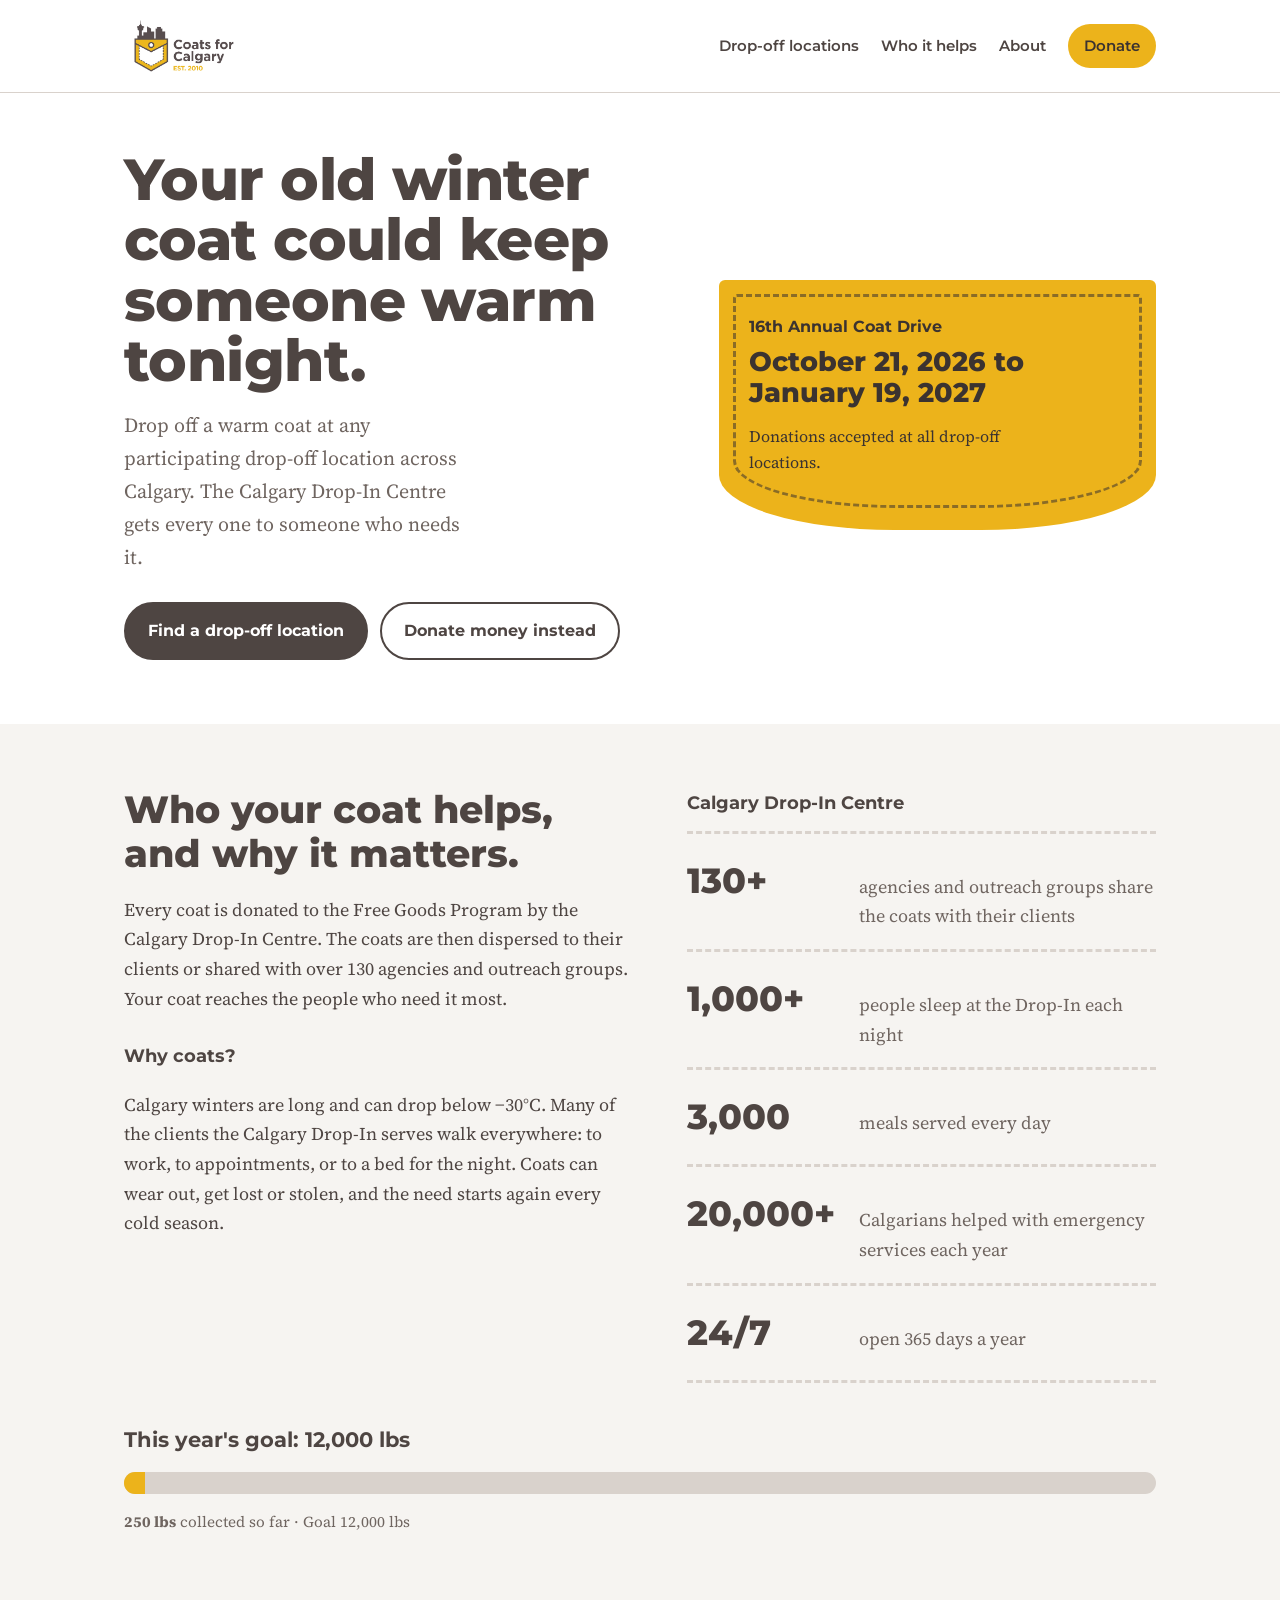
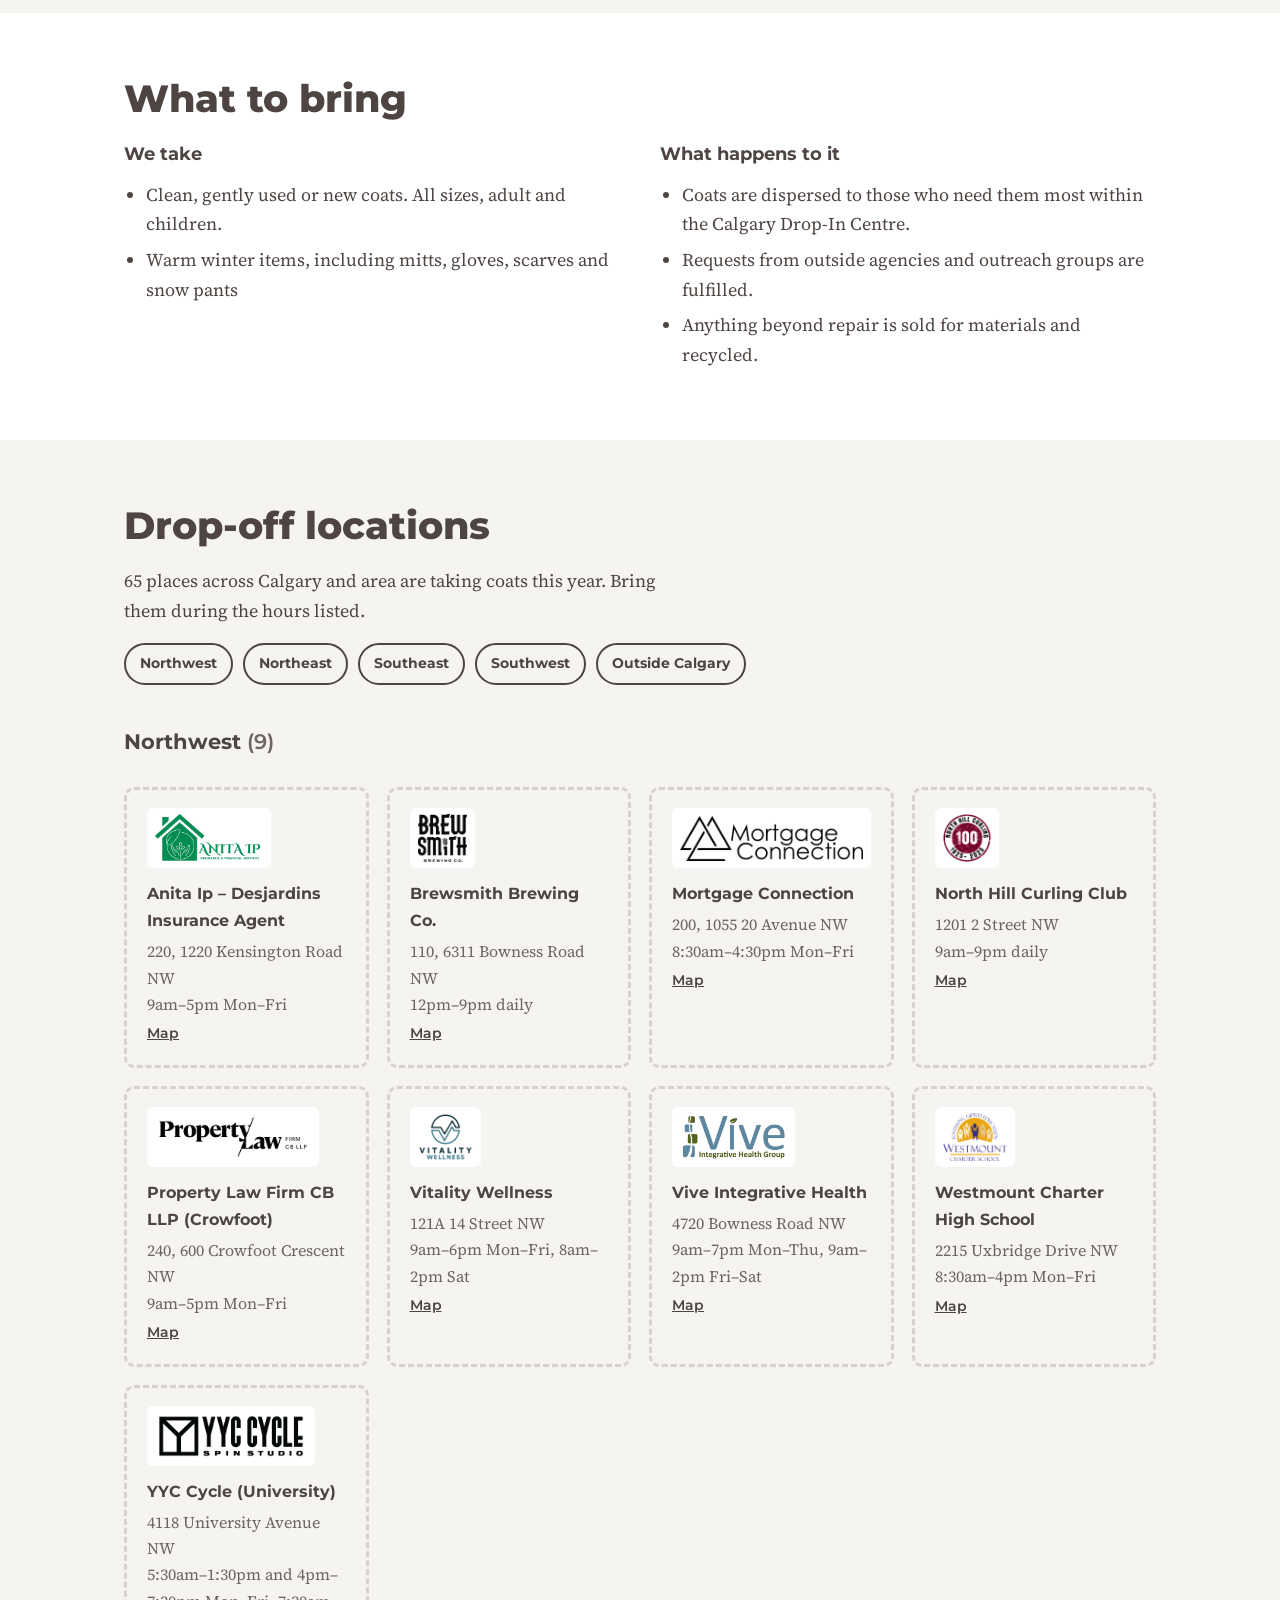
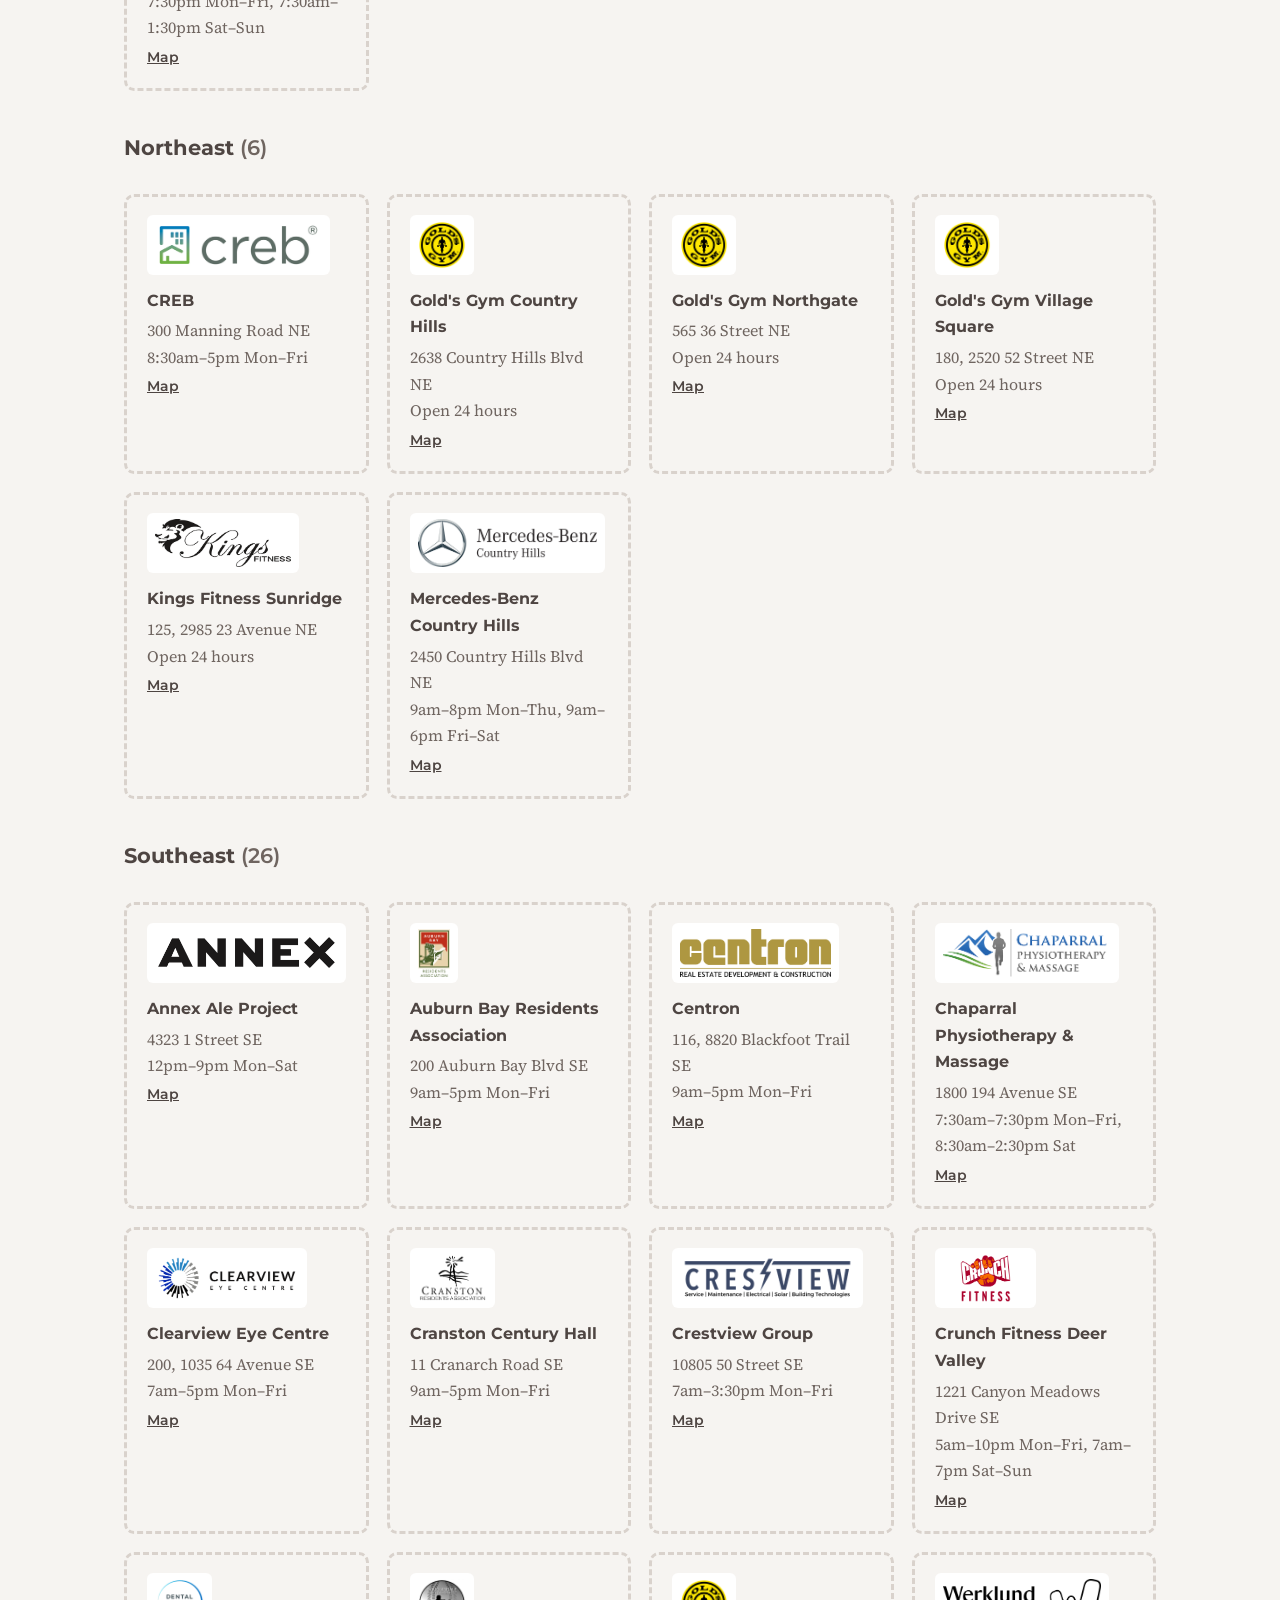
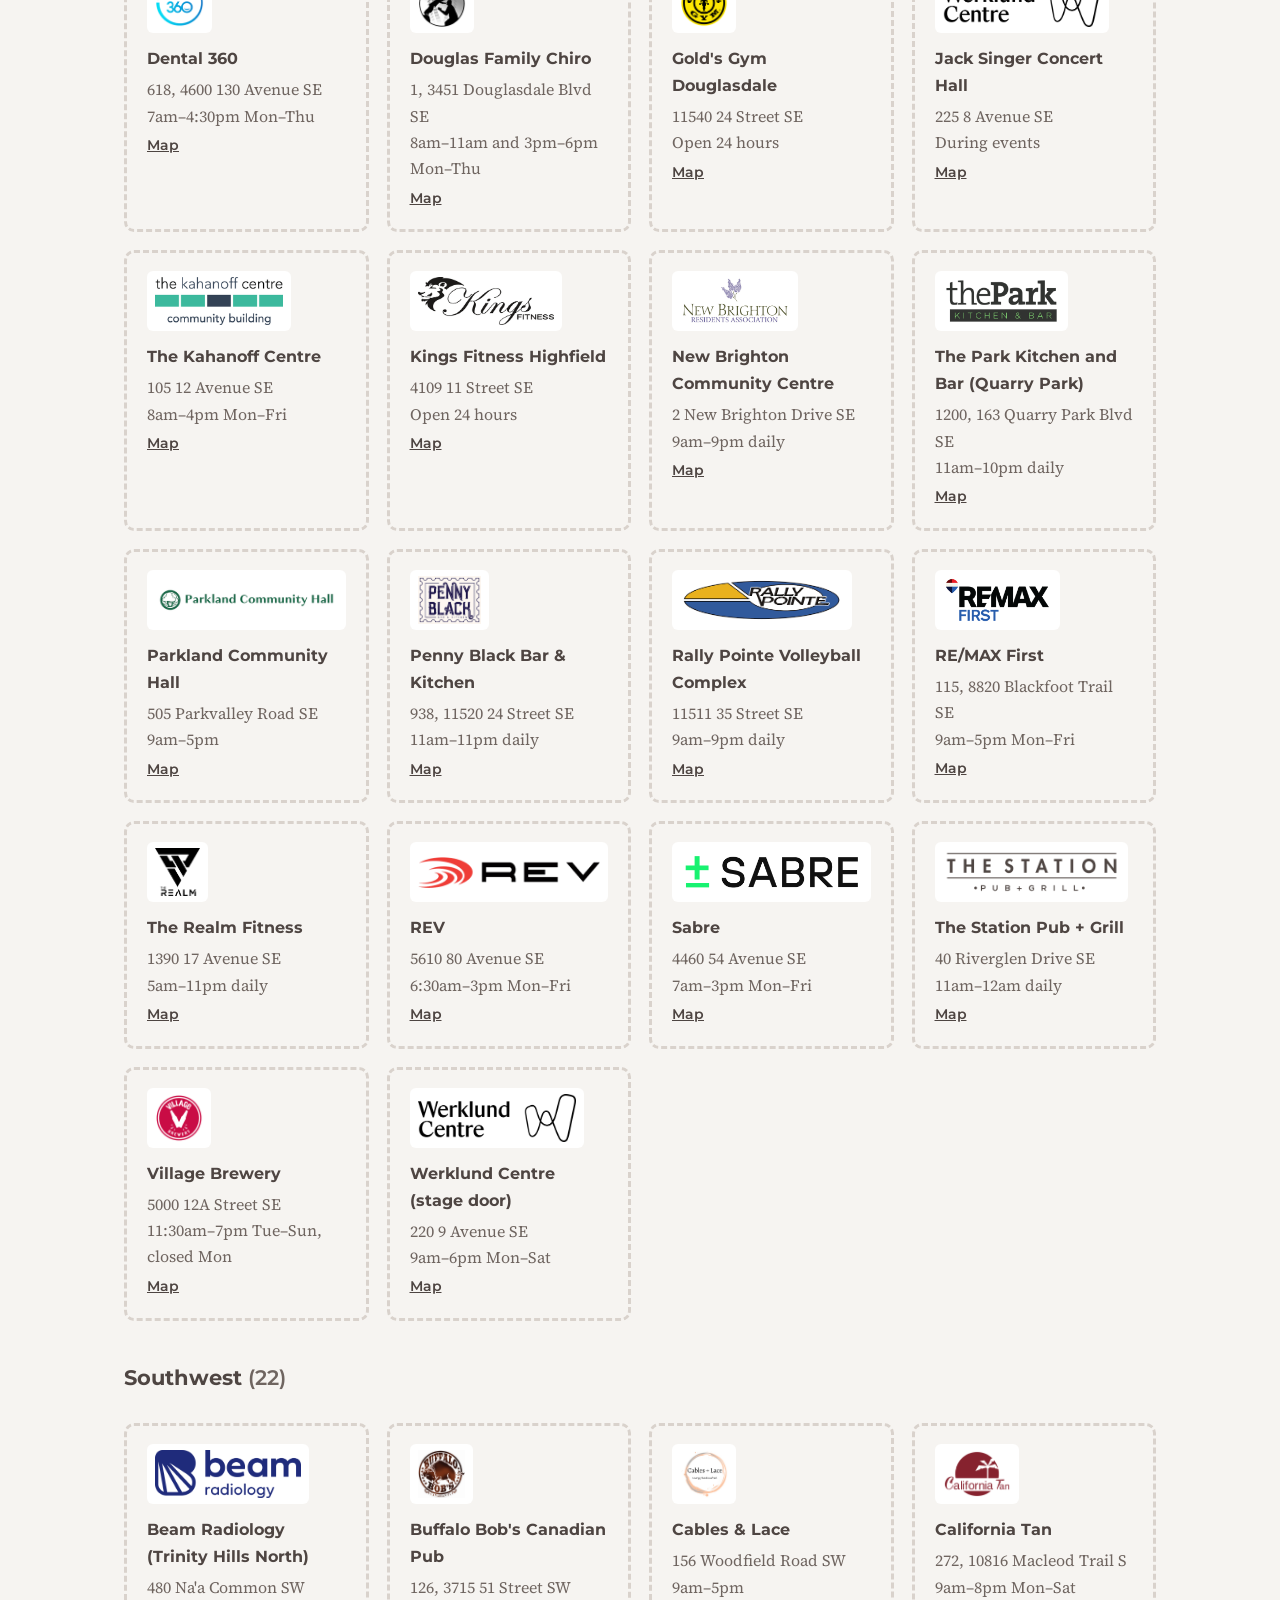
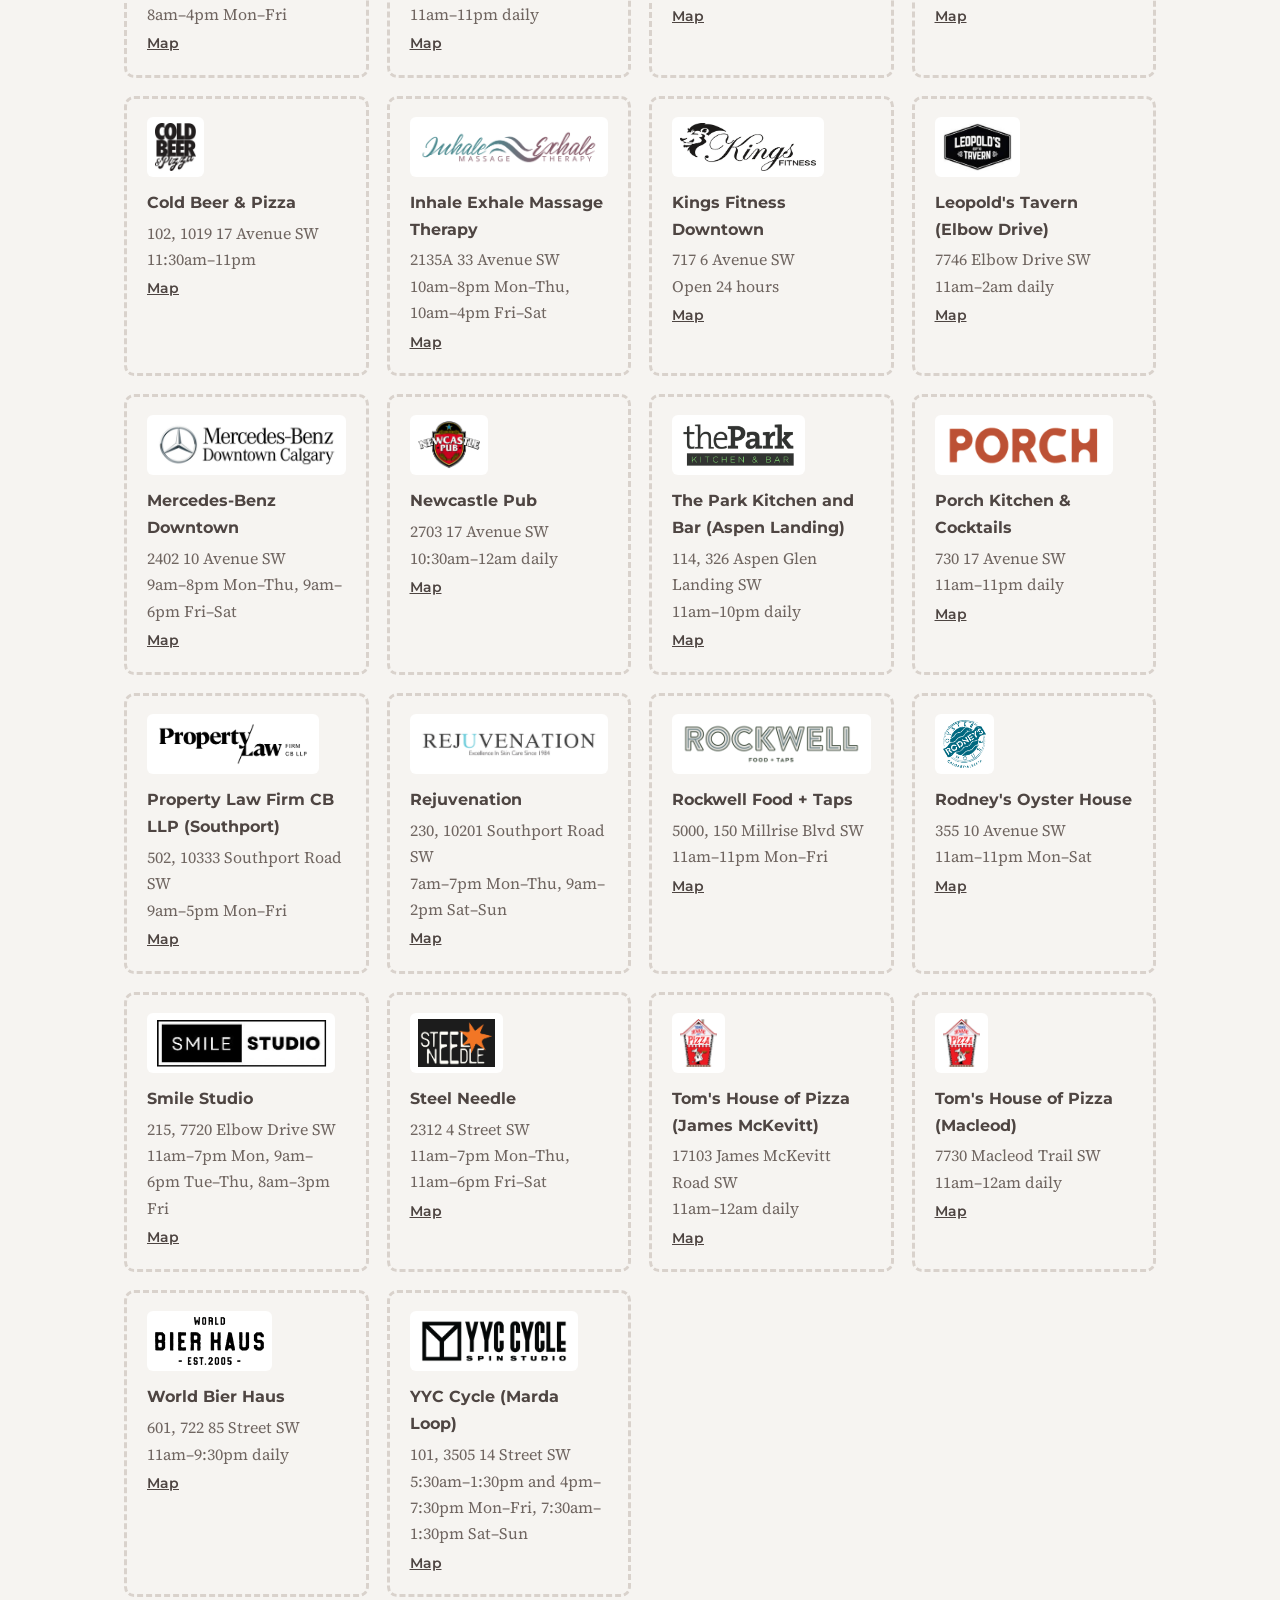
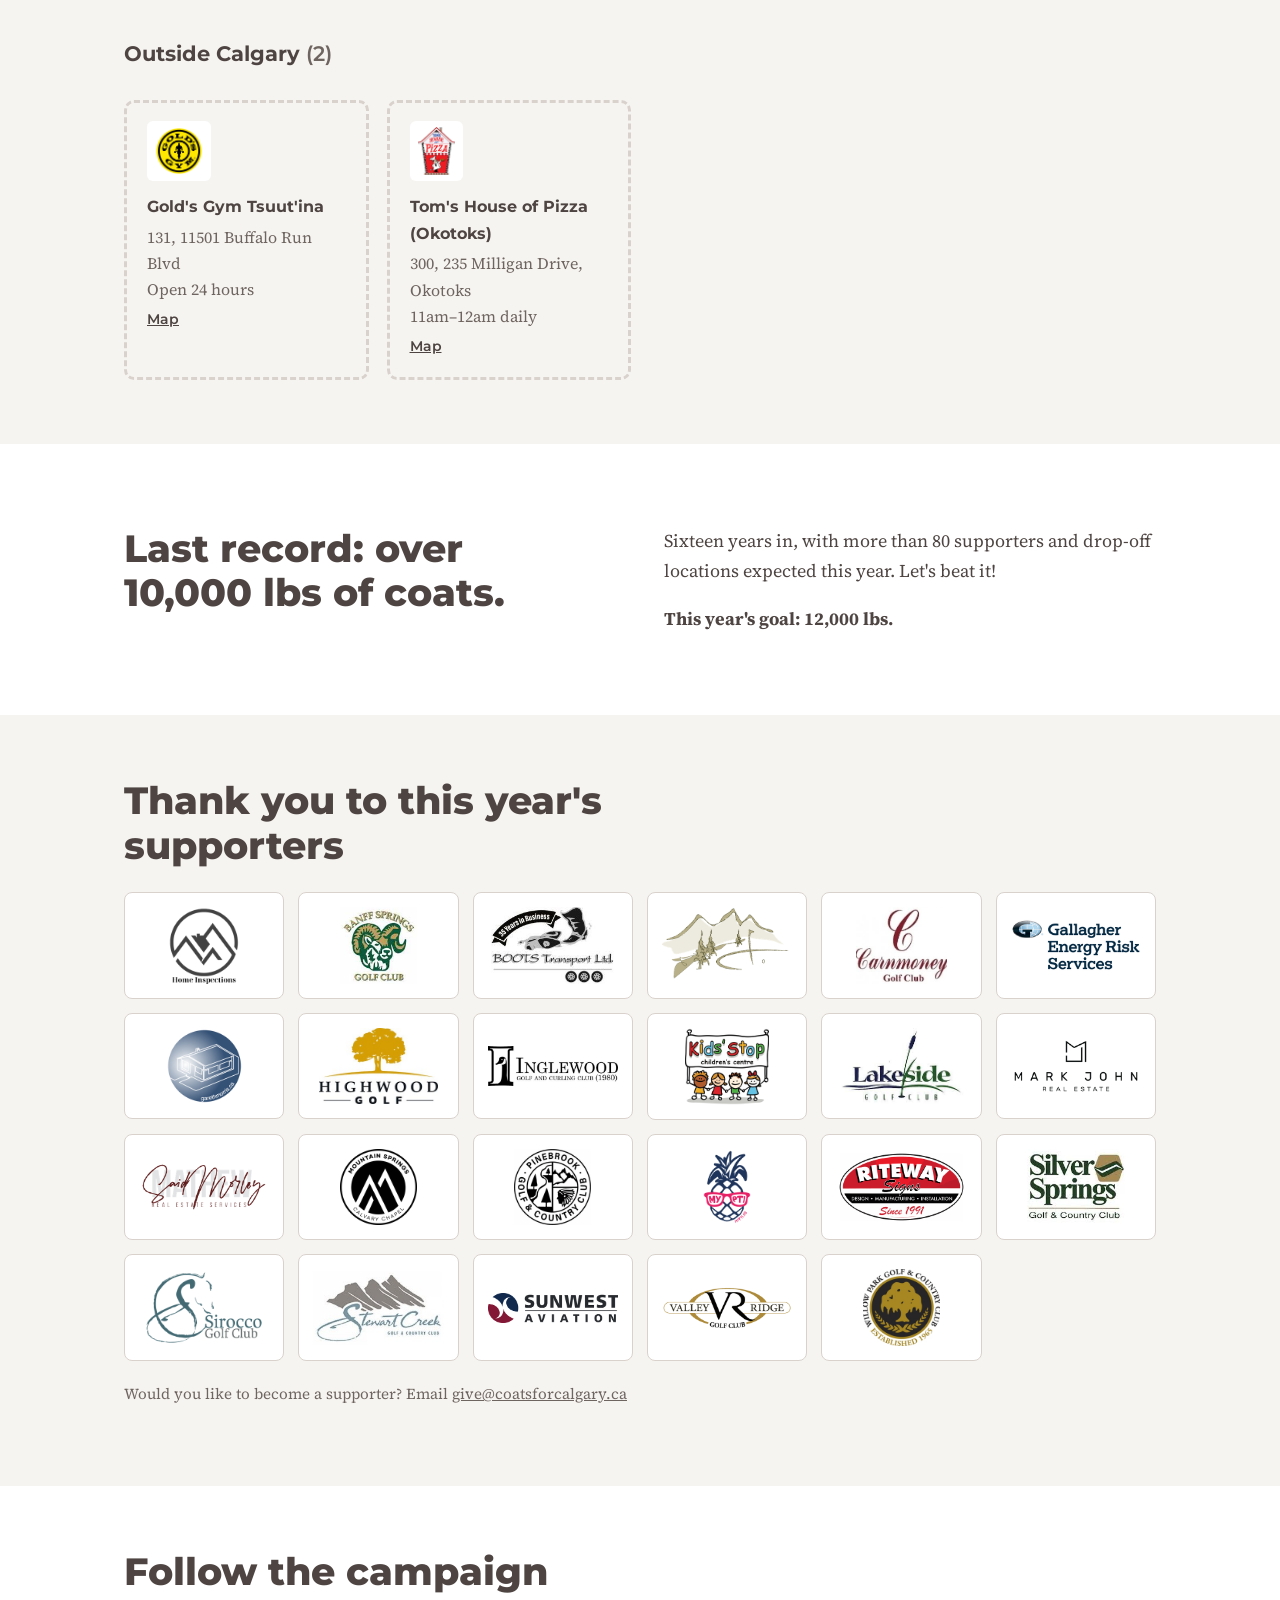
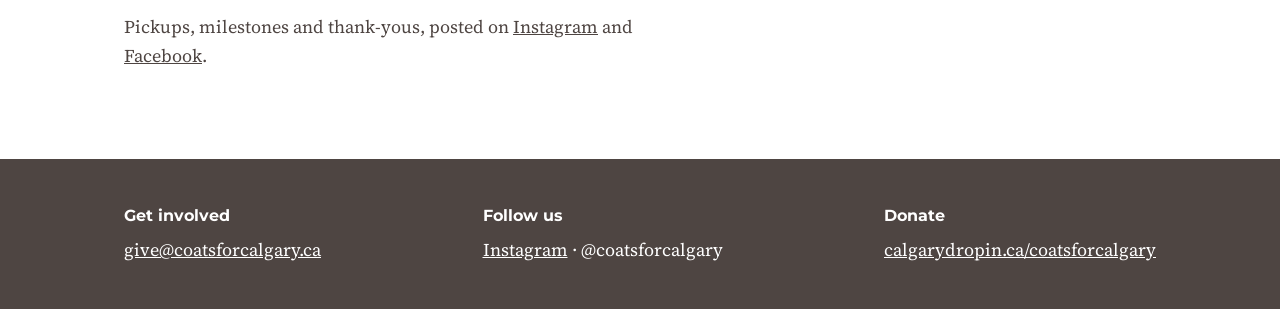
==== commit 5d9c383b: "Add Leopold's Tavern (Elbow Drive) drop-off location" ====
--- a/index.html
+++ b/index.html
@@ -101,7 +101,7 @@
 <section class="alt" id="locations">
   <div class="wrap">
     <h2 class="big">Drop-off locations</h2>
-    <p class="lede">64 places across Calgary and area are taking coats this year. Bring them during the hours listed.</p>
+    <p class="lede">65 places across Calgary and area are taking coats this year. Bring them during the hours listed.</p>
     <nav class="quads" aria-label="Jump to area"><a href="#loc-NW">Northwest</a> <a href="#loc-NE">Northeast</a> <a href="#loc-SE">Southeast</a> <a href="#loc-SW">Southwest</a> <a href="#loc-out">Outside Calgary</a></nav>
     <h3 class="quad" id="loc-NW">Northwest <span>(9)</span></h3>
     <div class="locs">
@@ -153,7 +153,7 @@
       <div class="loc"><img class="loc-logo" src="images/locations/village-brewery.png" alt="" loading="lazy"><h4>Village Brewery</h4><p>5000 12A Street SE<br>11:30am–7pm Tue–Sun, closed Mon</p><a href="https://www.google.com/maps/search/?api=1&query=Village%20Brewery%205000%2012A%20Street%20SE%2C%20Calgary%2C%20AB" target="_blank" rel="noopener">Map</a></div>
       <div class="loc"><img class="loc-logo" src="images/locations/werklund.png" alt="" loading="lazy"><h4>Werklund Centre (stage door)</h4><p>220 9 Avenue SE<br>9am–6pm Mon–Sat</p><a href="https://www.google.com/maps/search/?api=1&query=Werklund%20Centre%20220%209%20Avenue%20SE%2C%20Calgary%2C%20AB" target="_blank" rel="noopener">Map</a></div>
     </div>
-    <h3 class="quad" id="loc-SW">Southwest <span>(21)</span></h3>
+    <h3 class="quad" id="loc-SW">Southwest <span>(22)</span></h3>
     <div class="locs">
       <div class="loc"><img class="loc-logo" src="beam-radiology.png" alt="" loading="lazy"><h4>Beam Radiology (Trinity Hills North)</h4><p>480 Na&#x27;a Common SW<br>8am–4pm Mon–Fri</p><a href="https://www.google.com/maps/search/?api=1&query=Beam%20Radiology%20480%20Na%27a%20Common%20SW%2C%20Calgary%2C%20AB" target="_blank" rel="noopener">Map</a></div>
       <div class="loc"><img class="loc-logo" src="images/locations/buffalo-bobs.png" alt="" loading="lazy"><h4>Buffalo Bob&#x27;s Canadian Pub</h4><p>126, 3715 51 Street SW<br>11am–11pm daily</p><a href="https://www.google.com/maps/search/?api=1&query=Buffalo%20Bob%27s%20Canadian%20Pub%20126%2C%203715%2051%20Street%20SW%2C%20Calgary%2C%20AB" target="_blank" rel="noopener">Map</a></div>
@@ -161,7 +161,7 @@
       <div class="loc"><img class="loc-logo" src="images/locations/california-tan.png" alt="" loading="lazy"><h4>California Tan</h4><p>272, 10816 Macleod Trail S<br>9am–8pm Mon–Sat</p><a href="https://www.google.com/maps/search/?api=1&query=California%20Tan%20272%2C%2010816%20Macleod%20Trail%20S%2C%20Calgary%2C%20AB" target="_blank" rel="noopener">Map</a></div>
       <div class="loc"><img class="loc-logo" src="images/locations/cold-beer-pizza.png" alt="" loading="lazy"><h4>Cold Beer &amp; Pizza</h4><p>102, 1019 17 Avenue SW<br>11:30am–11pm</p><a href="https://www.google.com/maps/search/?api=1&query=Cold%20Beer%20%26%20Pizza%20102%2C%201019%2017%20Avenue%20SW%2C%20Calgary%2C%20AB" target="_blank" rel="noopener">Map</a></div>
       <div class="loc"><img class="loc-logo" src="images/locations/inhale-exhale.png" alt="" loading="lazy"><h4>Inhale Exhale Massage Therapy</h4><p>2135A 33 Avenue SW<br>10am–8pm Mon–Thu, 10am–4pm Fri–Sat</p><a href="https://www.google.com/maps/search/?api=1&query=Inhale%20Exhale%20Massage%20Therapy%202135A%2033%20Avenue%20SW%2C%20Calgary%2C%20AB" target="_blank" rel="noopener">Map</a></div>
-      <div class="loc"><img class="loc-logo" src="images/locations/kings-fitness.png" alt="" loading="lazy"><h4>Kings Fitness Downtown</h4><p>717 6 Avenue SW<br>Open 24 hours</p><a href="https://www.google.com/maps/search/?api=1&query=Kings%20Fitness%20Downtown%20717%206%20Avenue%20SW%2C%20Calgary%2C%20AB" target="_blank" rel="noopener">Map</a></div>
+      <div class="loc"><img class="loc-logo" src="images/locations/kings-fitness.png" alt="" loading="lazy"><h4>Kings Fitness Downtown</h4><p>717 6 Avenue SW<br>Open 24 hours</p><a href="https://www.google.com/maps/search/?api=1&query=Kings%20Fitness%20Downtown%20717%206%20Avenue%20SW%2C%20Calgary%2C%20AB" target="_blank" rel="noopener">Map</a></div><div class="loc"><img class="loc-logo" src="images/locations/leopolds.png" alt="" loading="lazy"><h4>Leopold&#x27;s Tavern (Elbow Drive)</h4><p>7746 Elbow Drive SW<br>11am–2am daily</p><a href="https://www.google.com/maps/search/?api=1&query=Leopold%27s%20Tavern%207746%20Elbow%20Drive%20SW%2C%20Calgary%2C%20AB" target="_blank" rel="noopener">Map</a></div>
       <div class="loc"><img class="loc-logo" src="images/locations/mercedes-benz-downtown.png" alt="" loading="lazy"><h4>Mercedes-Benz Downtown</h4><p>2402 10 Avenue SW<br>9am–8pm Mon–Thu, 9am–6pm Fri–Sat</p><a href="https://www.google.com/maps/search/?api=1&query=Mercedes-Benz%20Downtown%202402%2010%20Avenue%20SW%2C%20Calgary%2C%20AB" target="_blank" rel="noopener">Map</a></div>
       <div class="loc"><img class="loc-logo" src="images/locations/newcastle.png" alt="" loading="lazy"><h4>Newcastle Pub</h4><p>2703 17 Avenue SW<br>10:30am–12am daily</p><a href="https://www.google.com/maps/search/?api=1&query=Newcastle%20Pub%202703%2017%20Avenue%20SW%2C%20Calgary%2C%20AB" target="_blank" rel="noopener">Map</a></div>
       <div class="loc"><img class="loc-logo" src="images/locations/the-park.png" alt="" loading="lazy"><h4>The Park Kitchen and Bar (Aspen Landing)</h4><p>114, 326 Aspen Glen Landing SW<br>11am–10pm daily</p><a href="https://www.google.com/maps/search/?api=1&query=The%20Park%20Kitchen%20and%20Bar%20114%2C%20326%20Aspen%20Glen%20Landing%20SW%2C%20Calgary%2C%20AB" target="_blank" rel="noopener">Map</a></div>
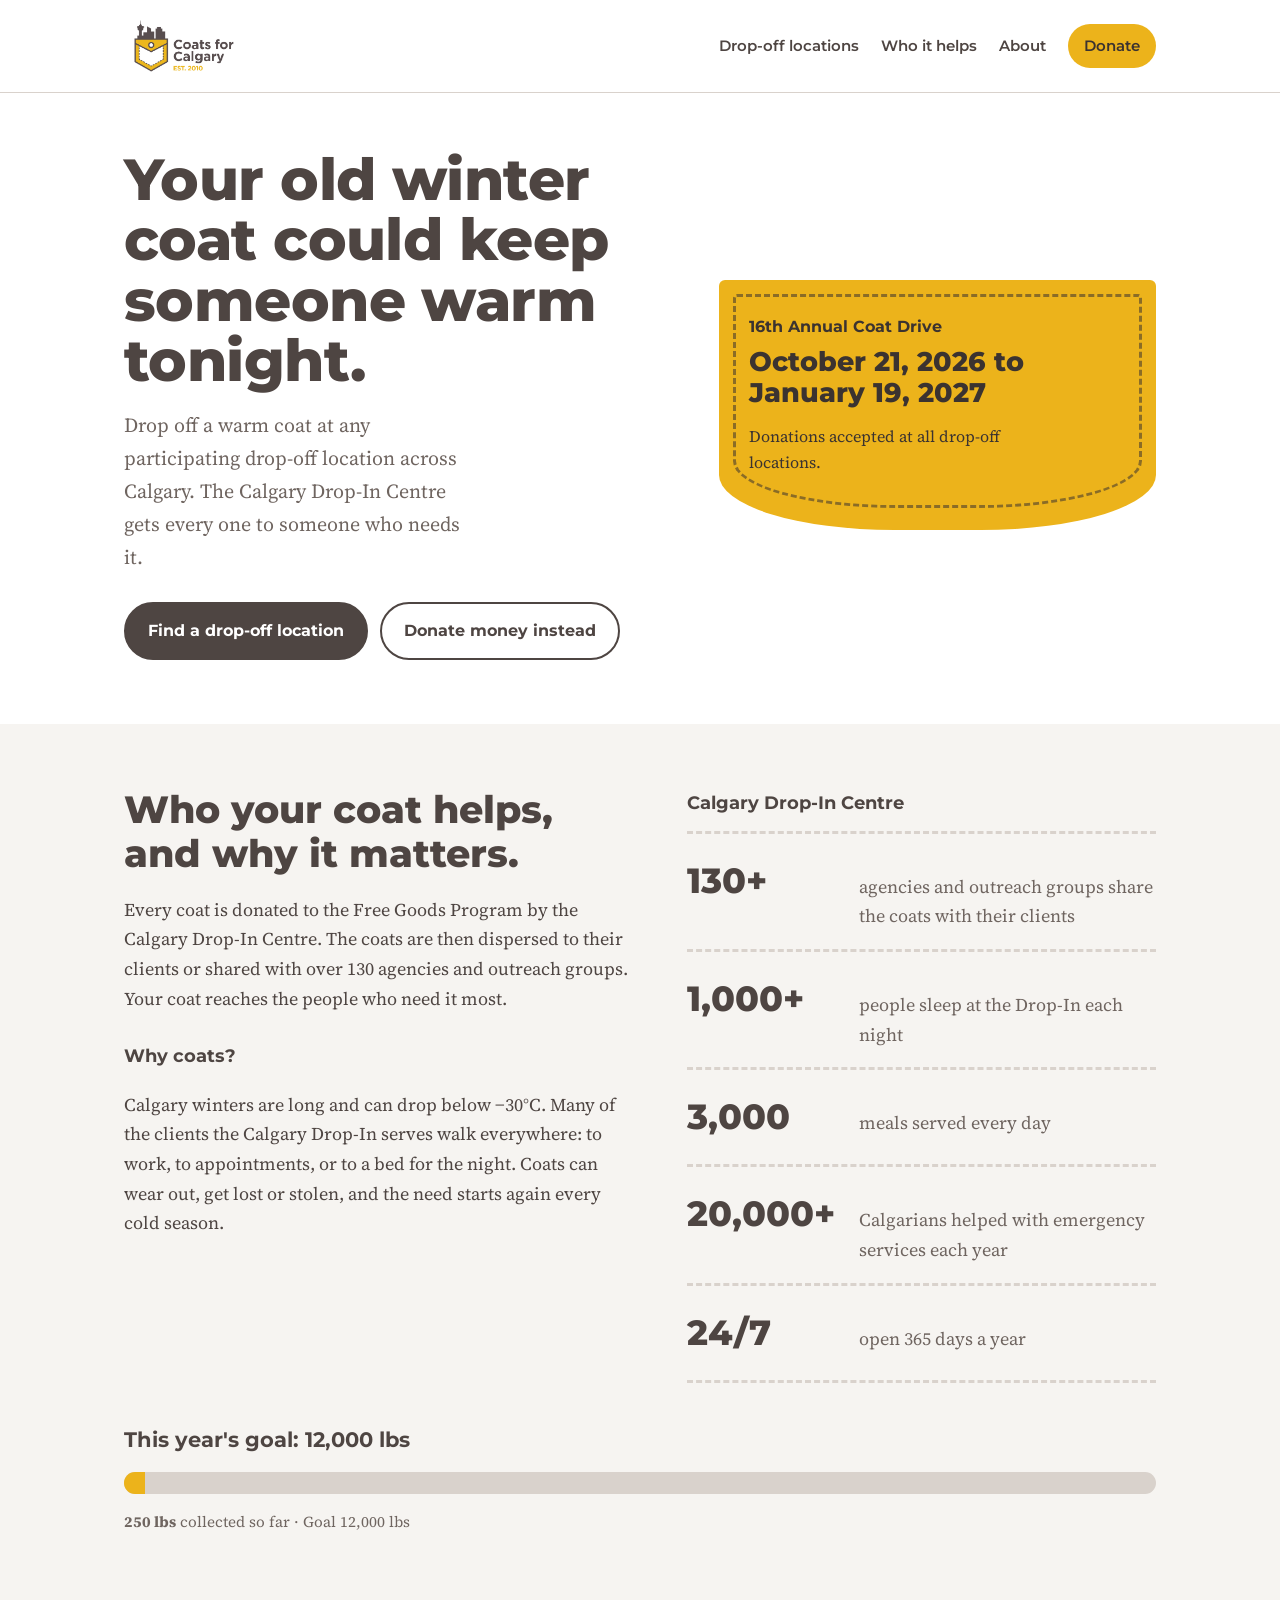
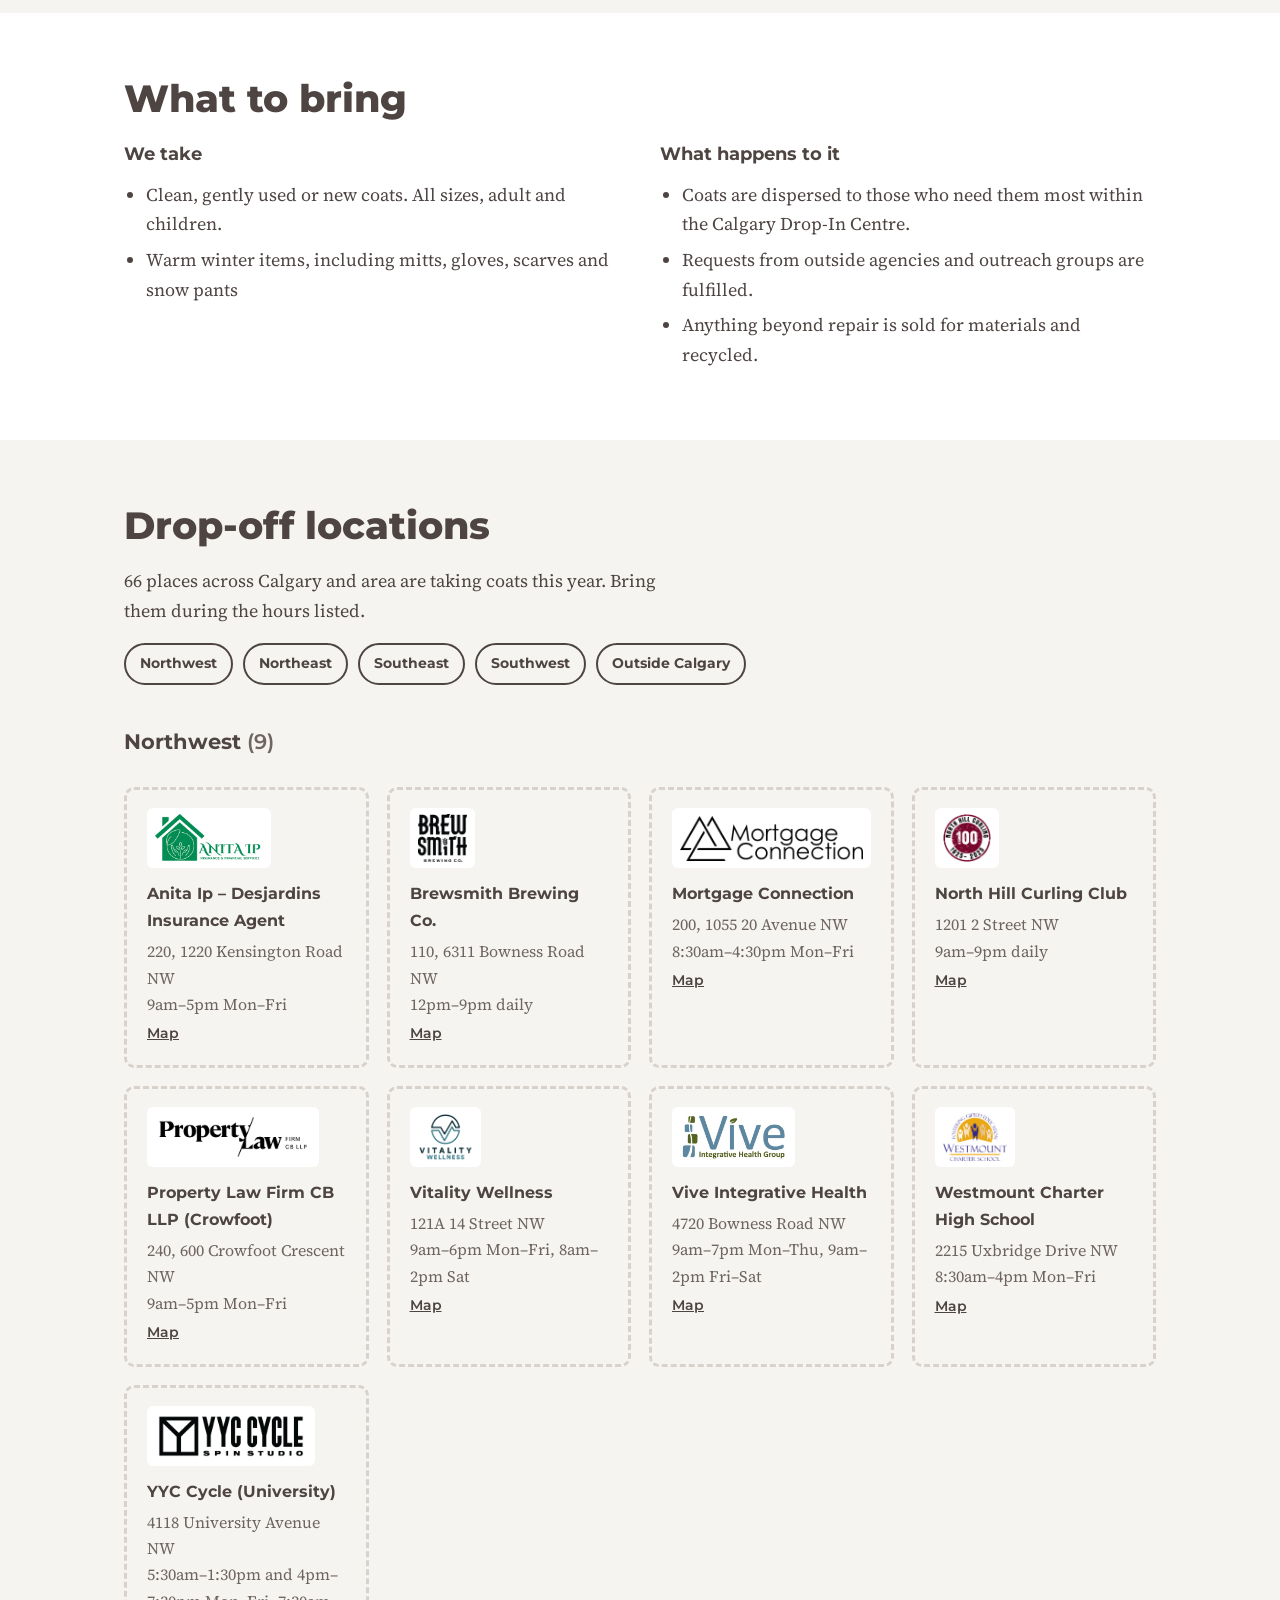
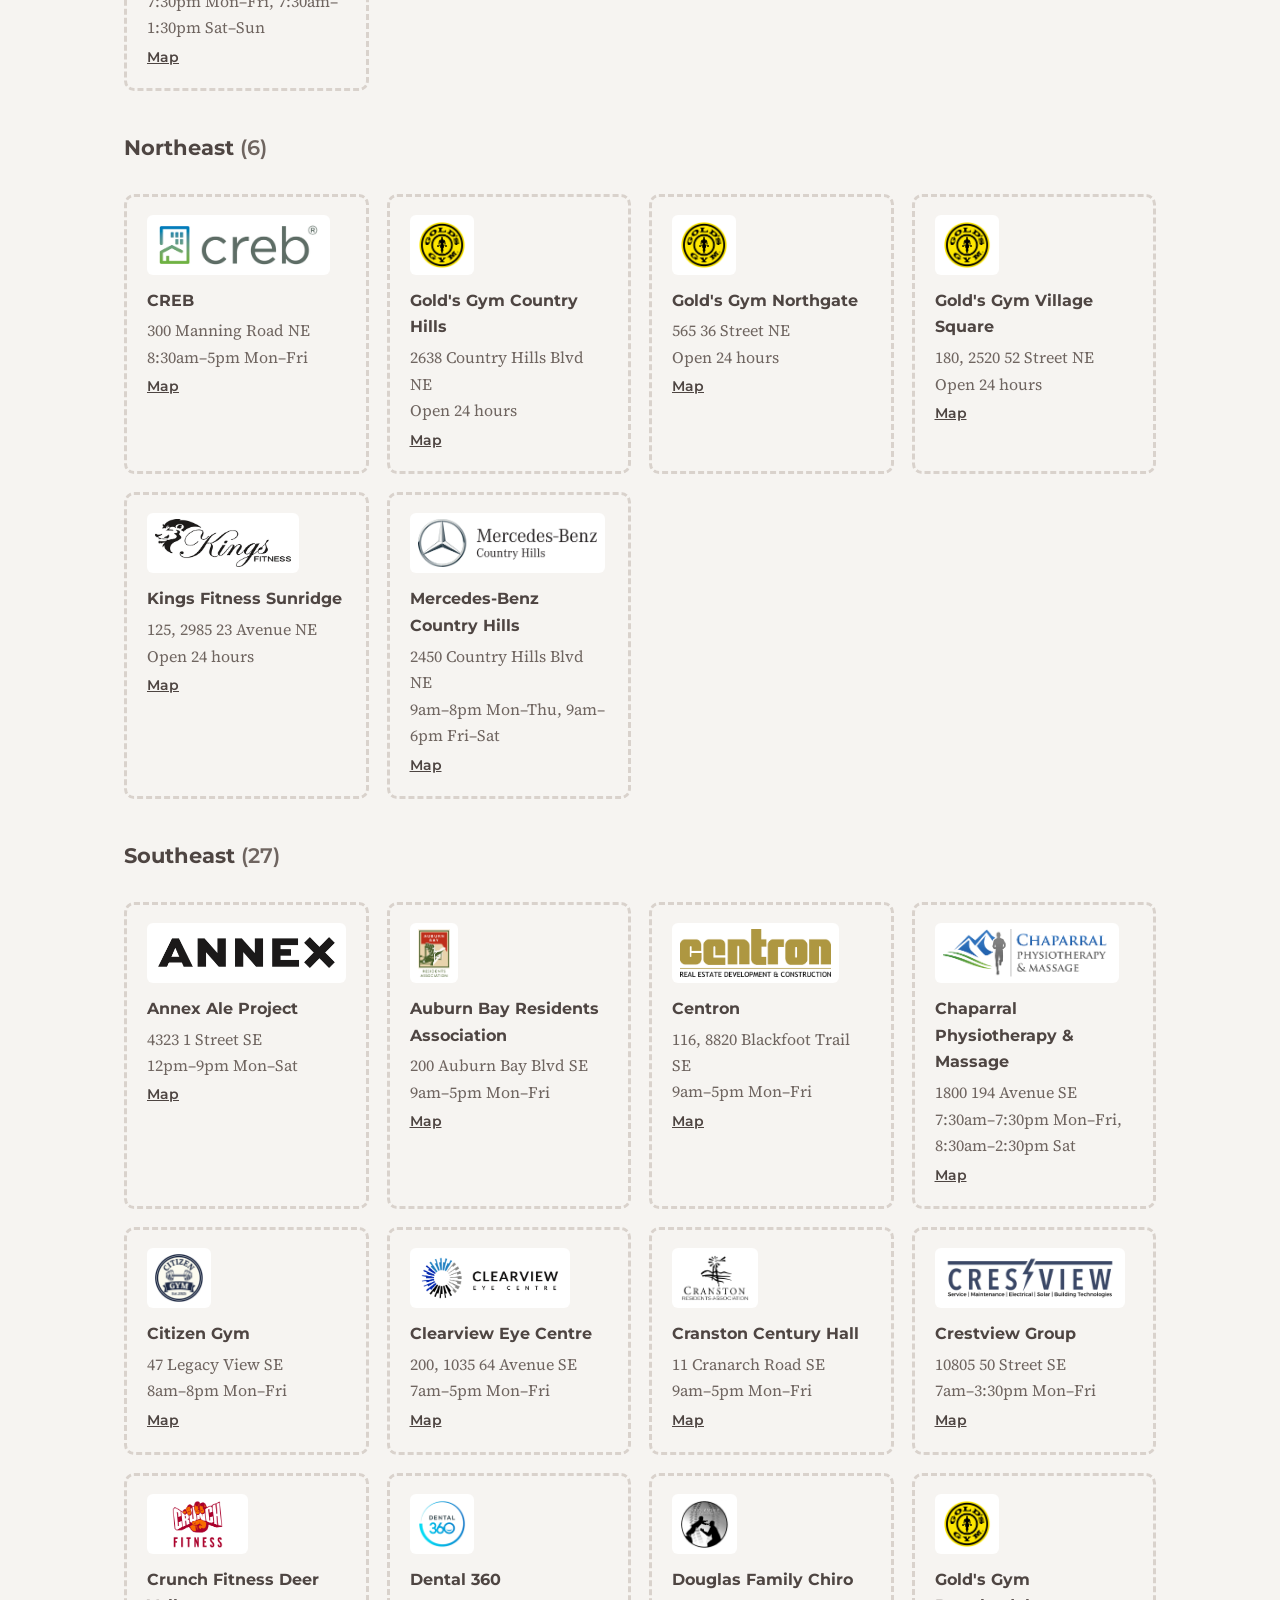
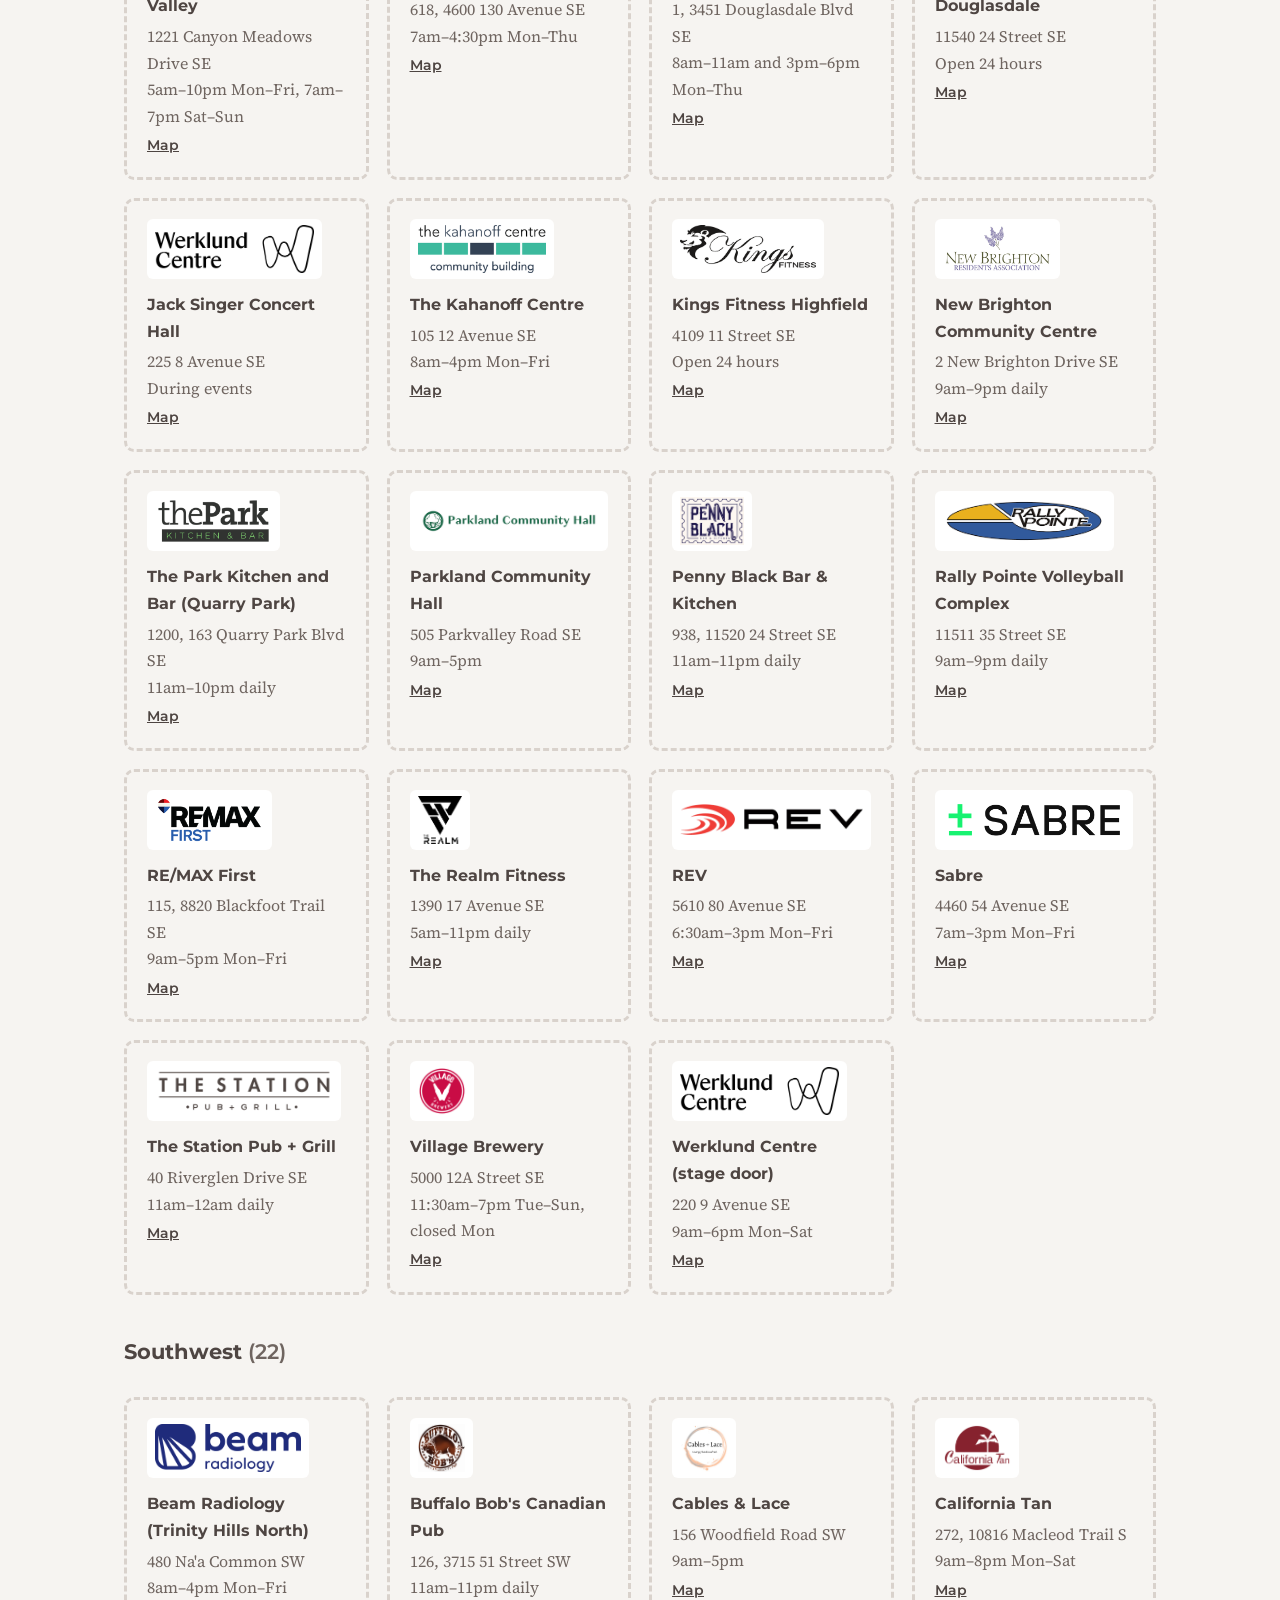
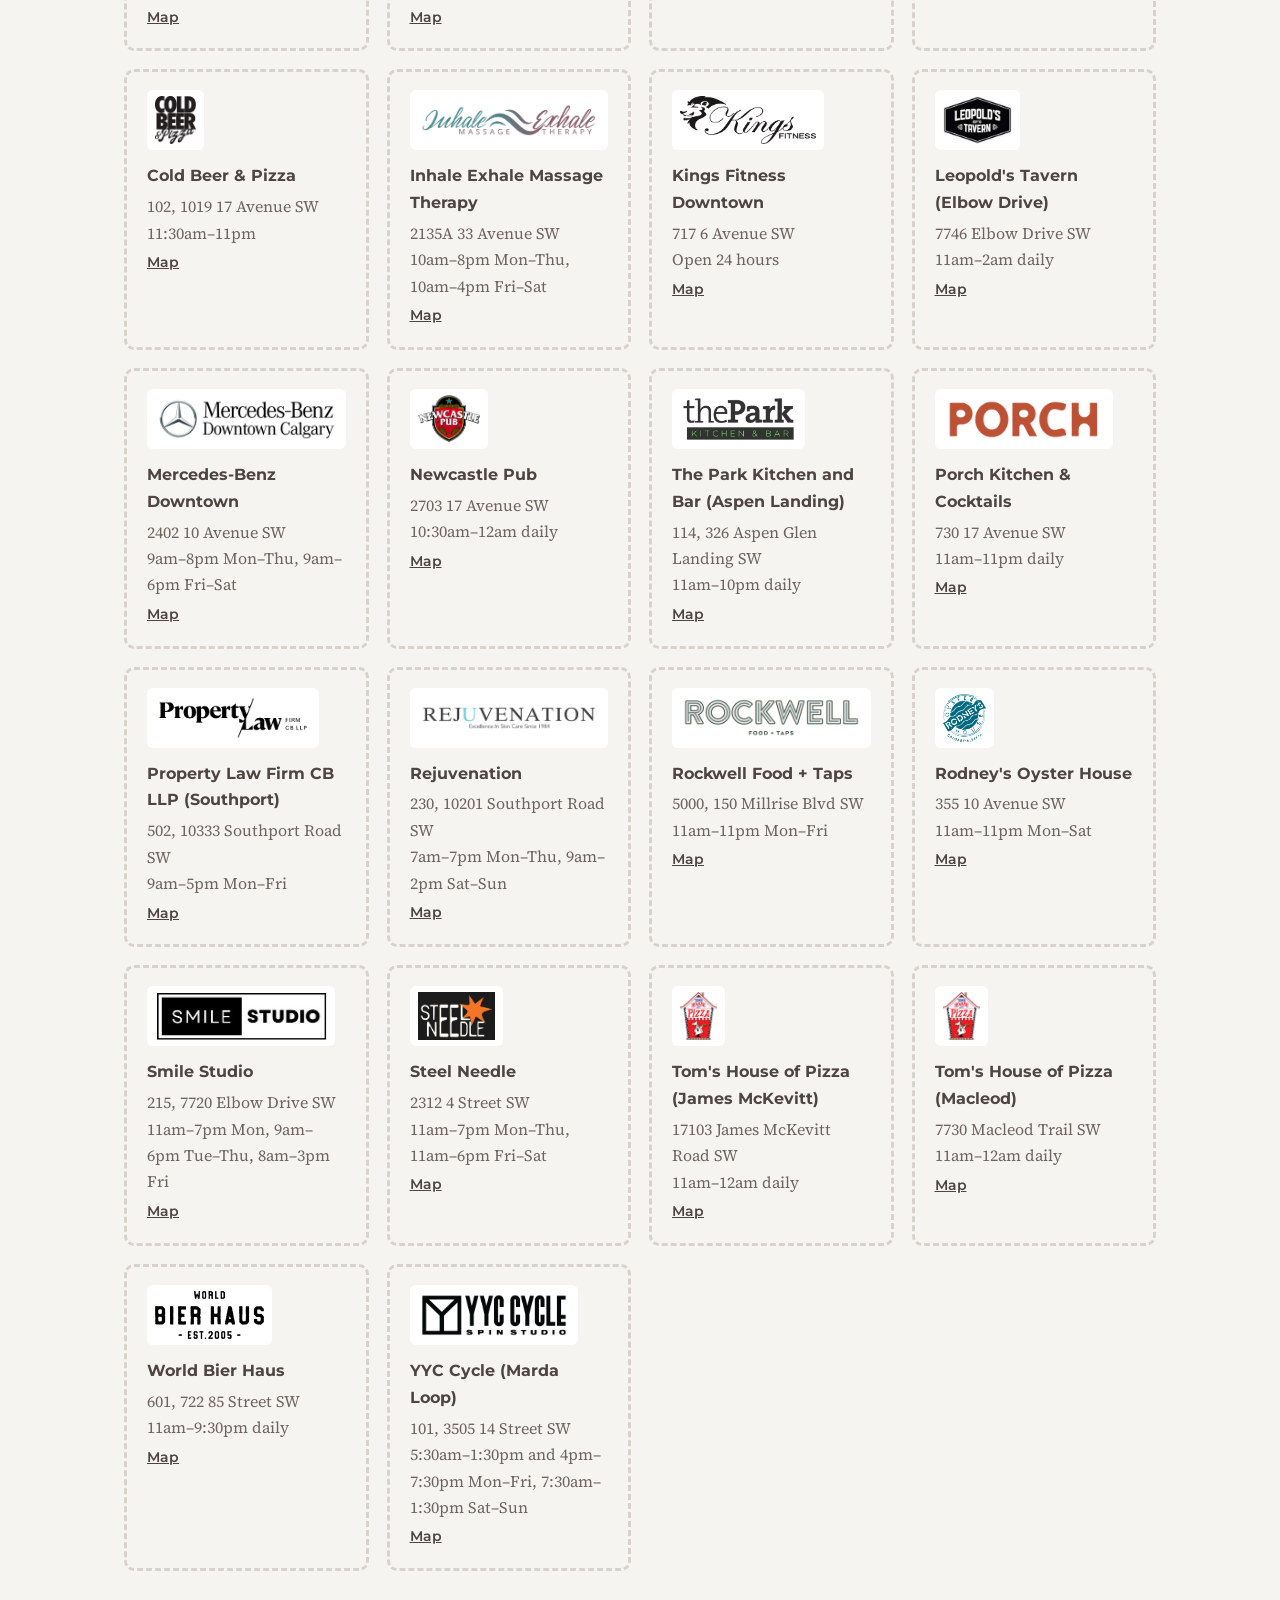
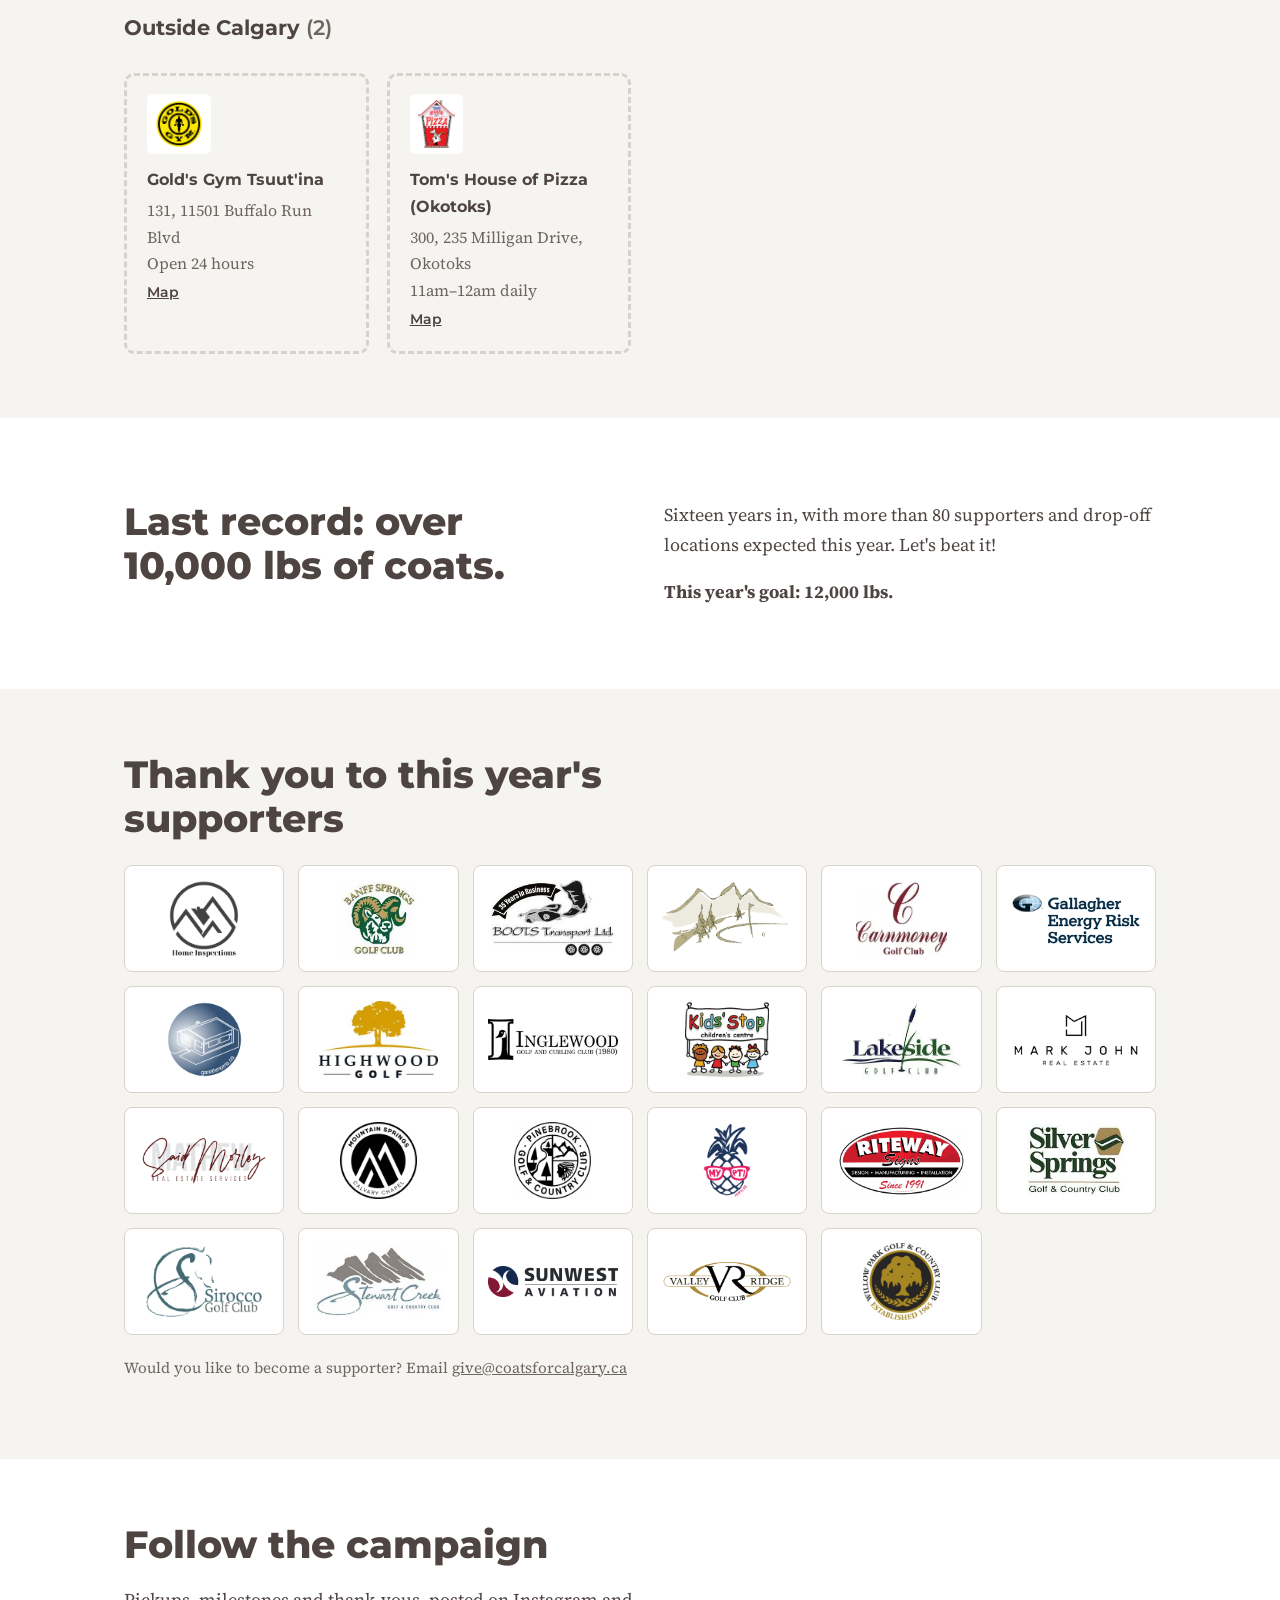
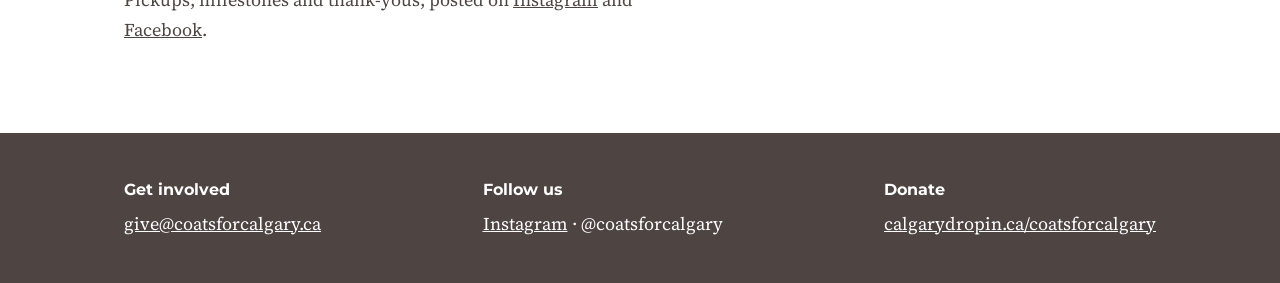
==== commit b6a6e90d: "Add Citizen Gym drop-off location" ====
--- a/index.html
+++ b/index.html
@@ -101,7 +101,7 @@
 <section class="alt" id="locations">
   <div class="wrap">
     <h2 class="big">Drop-off locations</h2>
-    <p class="lede">65 places across Calgary and area are taking coats this year. Bring them during the hours listed.</p>
+    <p class="lede">66 places across Calgary and area are taking coats this year. Bring them during the hours listed.</p>
     <nav class="quads" aria-label="Jump to area"><a href="#loc-NW">Northwest</a> <a href="#loc-NE">Northeast</a> <a href="#loc-SE">Southeast</a> <a href="#loc-SW">Southwest</a> <a href="#loc-out">Outside Calgary</a></nav>
     <h3 class="quad" id="loc-NW">Northwest <span>(9)</span></h3>
     <div class="locs">
@@ -124,12 +124,12 @@
       <div class="loc"><img class="loc-logo" src="images/locations/kings-fitness.png" alt="" loading="lazy"><h4>Kings Fitness Sunridge</h4><p>125, 2985 23 Avenue NE<br>Open 24 hours</p><a href="https://www.google.com/maps/search/?api=1&query=Kings%20Fitness%20Sunridge%20125%2C%202985%2023%20Avenue%20NE%2C%20Calgary%2C%20AB" target="_blank" rel="noopener">Map</a></div>
       <div class="loc"><img class="loc-logo" src="images/locations/mercedes-benz-country-hills.png" alt="" loading="lazy"><h4>Mercedes-Benz Country Hills</h4><p>2450 Country Hills Blvd NE<br>9am–8pm Mon–Thu, 9am–6pm Fri–Sat</p><a href="https://www.google.com/maps/search/?api=1&query=Mercedes-Benz%20Country%20Hills%202450%20Country%20Hills%20Blvd%20NE%2C%20Calgary%2C%20AB" target="_blank" rel="noopener">Map</a></div>
     </div>
-    <h3 class="quad" id="loc-SE">Southeast <span>(26)</span></h3>
+    <h3 class="quad" id="loc-SE">Southeast <span>(27)</span></h3>
     <div class="locs">
       <div class="loc"><img class="loc-logo" src="images/locations/annex.png" alt="" loading="lazy"><h4>Annex Ale Project</h4><p>4323 1 Street SE<br>12pm–9pm Mon–Sat</p><a href="https://www.google.com/maps/search/?api=1&query=Annex%20Ale%20Project%204323%201%20Street%20SE%2C%20Calgary%2C%20AB" target="_blank" rel="noopener">Map</a></div>
       <div class="loc"><img class="loc-logo" src="images/locations/auburn-bay.png" alt="" loading="lazy"><h4>Auburn Bay Residents Association</h4><p>200 Auburn Bay Blvd SE<br>9am–5pm Mon–Fri</p><a href="https://www.google.com/maps/search/?api=1&query=Auburn%20Bay%20Residents%20Association%20200%20Auburn%20Bay%20Blvd%20SE%2C%20Calgary%2C%20AB" target="_blank" rel="noopener">Map</a></div>
       <div class="loc"><img class="loc-logo" src="images/locations/centron.png" alt="" loading="lazy"><h4>Centron</h4><p>116, 8820 Blackfoot Trail SE<br>9am–5pm Mon–Fri</p><a href="https://www.google.com/maps/search/?api=1&query=Centron%20116%2C%208820%20Blackfoot%20Trail%20SE%2C%20Calgary%2C%20AB" target="_blank" rel="noopener">Map</a></div>
-      <div class="loc"><img class="loc-logo" src="images/locations/chaparral-physio.png" alt="" loading="lazy"><h4>Chaparral Physiotherapy &amp; Massage</h4><p>1800 194 Avenue SE<br>7:30am–7:30pm Mon–Fri, 8:30am–2:30pm Sat</p><a href="https://www.google.com/maps/search/?api=1&query=Chaparral%20Physiotherapy%20%26%20Massage%201800%20194%20Avenue%20SE%2C%20Calgary%2C%20AB" target="_blank" rel="noopener">Map</a></div>
+      <div class="loc"><img class="loc-logo" src="images/locations/chaparral-physio.png" alt="" loading="lazy"><h4>Chaparral Physiotherapy &amp; Massage</h4><p>1800 194 Avenue SE<br>7:30am–7:30pm Mon–Fri, 8:30am–2:30pm Sat</p><a href="https://www.google.com/maps/search/?api=1&query=Chaparral%20Physiotherapy%20%26%20Massage%201800%20194%20Avenue%20SE%2C%20Calgary%2C%20AB" target="_blank" rel="noopener">Map</a></div><div class="loc"><img class="loc-logo" src="images/locations/citizen%27s%20gym.png" alt="" loading="lazy"><h4>Citizen Gym</h4><p>47 Legacy View SE<br>8am–8pm Mon–Fri</p><a href="https://www.google.com/maps/search/?api=1&query=Citizen%20Gym%2047%20Legacy%20View%20SE%2C%20Calgary%2C%20AB" target="_blank" rel="noopener">Map</a></div>
       <div class="loc"><img class="loc-logo" src="images/locations/clearview.png" alt="" loading="lazy"><h4>Clearview Eye Centre</h4><p>200, 1035 64 Avenue SE<br>7am–5pm Mon–Fri</p><a href="https://www.google.com/maps/search/?api=1&query=Clearview%20Eye%20Centre%20200%2C%201035%2064%20Avenue%20SE%2C%20Calgary%2C%20AB" target="_blank" rel="noopener">Map</a></div>
       <div class="loc"><img class="loc-logo" src="images/locations/cranston.png" alt="" loading="lazy"><h4>Cranston Century Hall</h4><p>11 Cranarch Road SE<br>9am–5pm Mon–Fri</p><a href="https://www.google.com/maps/search/?api=1&query=Cranston%20Century%20Hall%2011%20Cranarch%20Road%20SE%2C%20Calgary%2C%20AB" target="_blank" rel="noopener">Map</a></div>
       <div class="loc"><img class="loc-logo" src="images/locations/crestview.png" alt="" loading="lazy"><h4>Crestview Group</h4><p>10805 50 Street SE<br>7am–3:30pm Mon–Fri</p><a href="https://www.google.com/maps/search/?api=1&query=Crestview%20Group%2010805%2050%20Street%20SE%2C%20Calgary%2C%20AB" target="_blank" rel="noopener">Map</a></div>
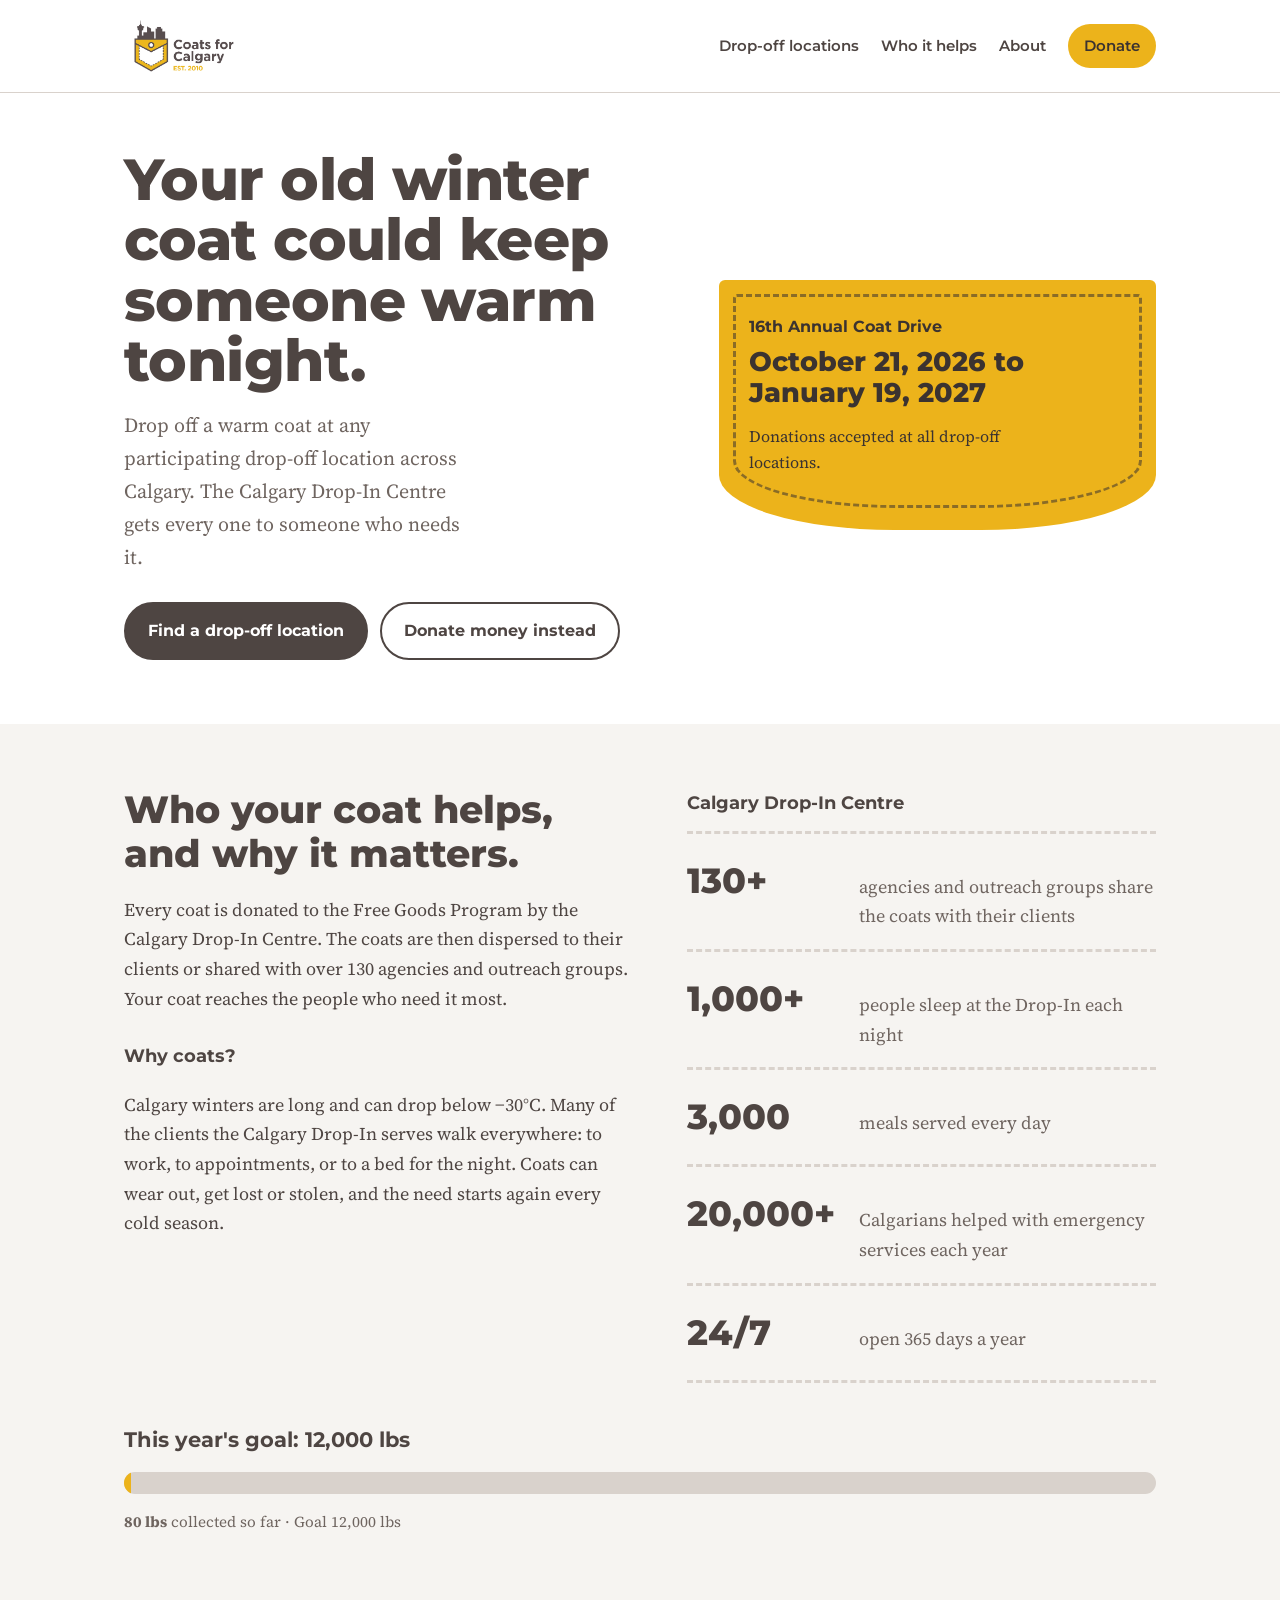
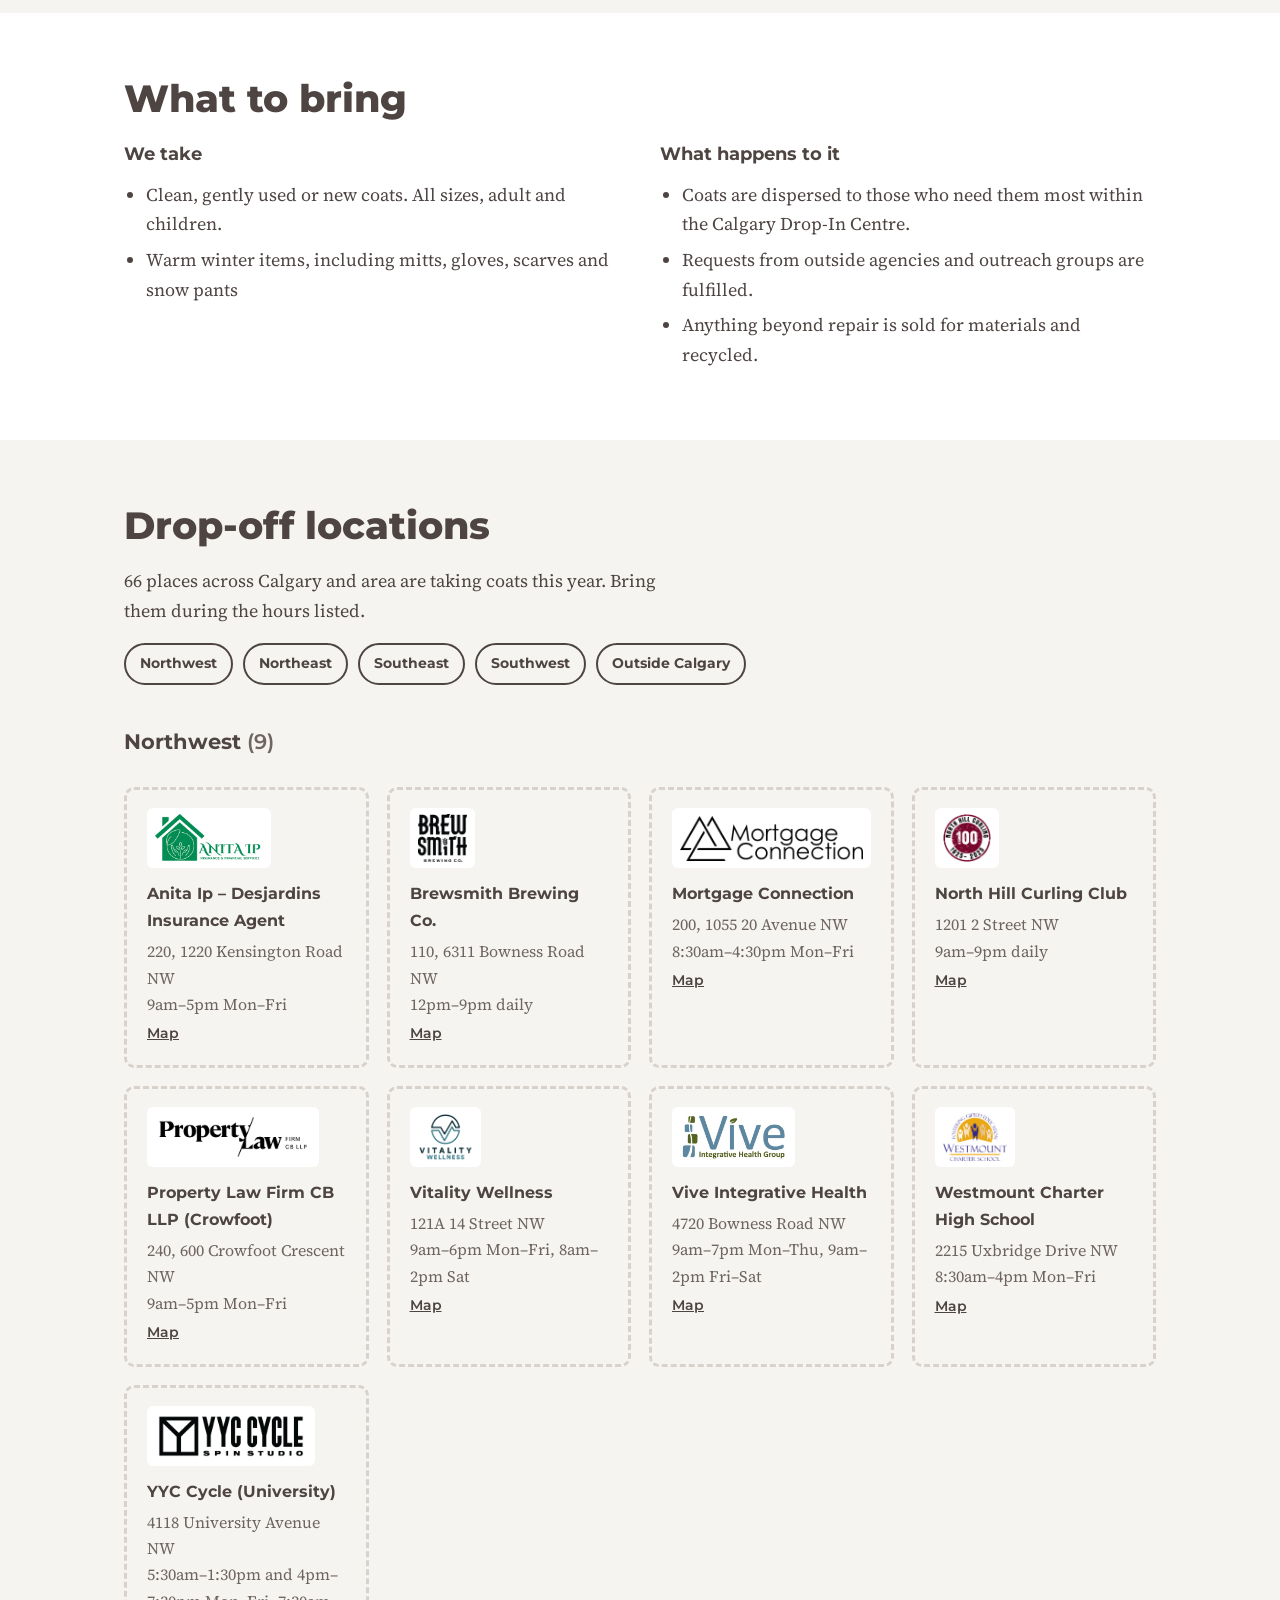
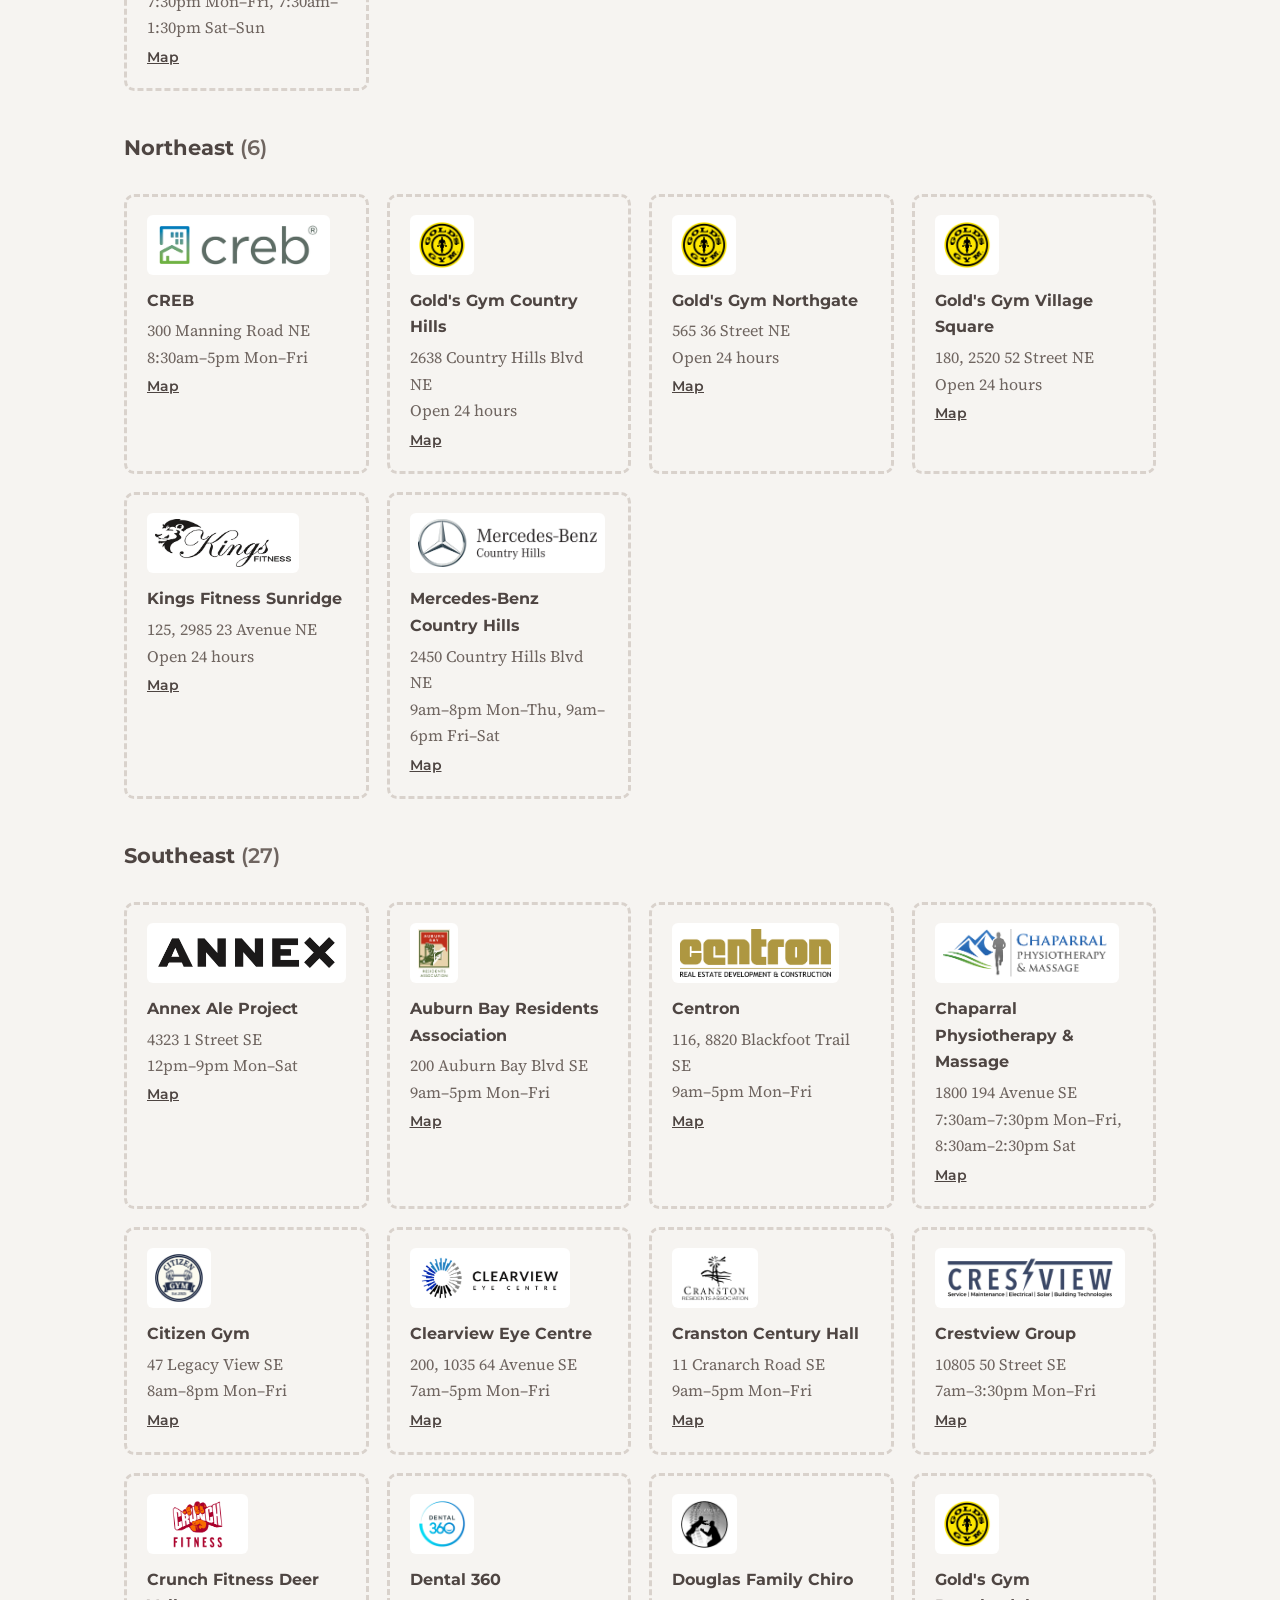
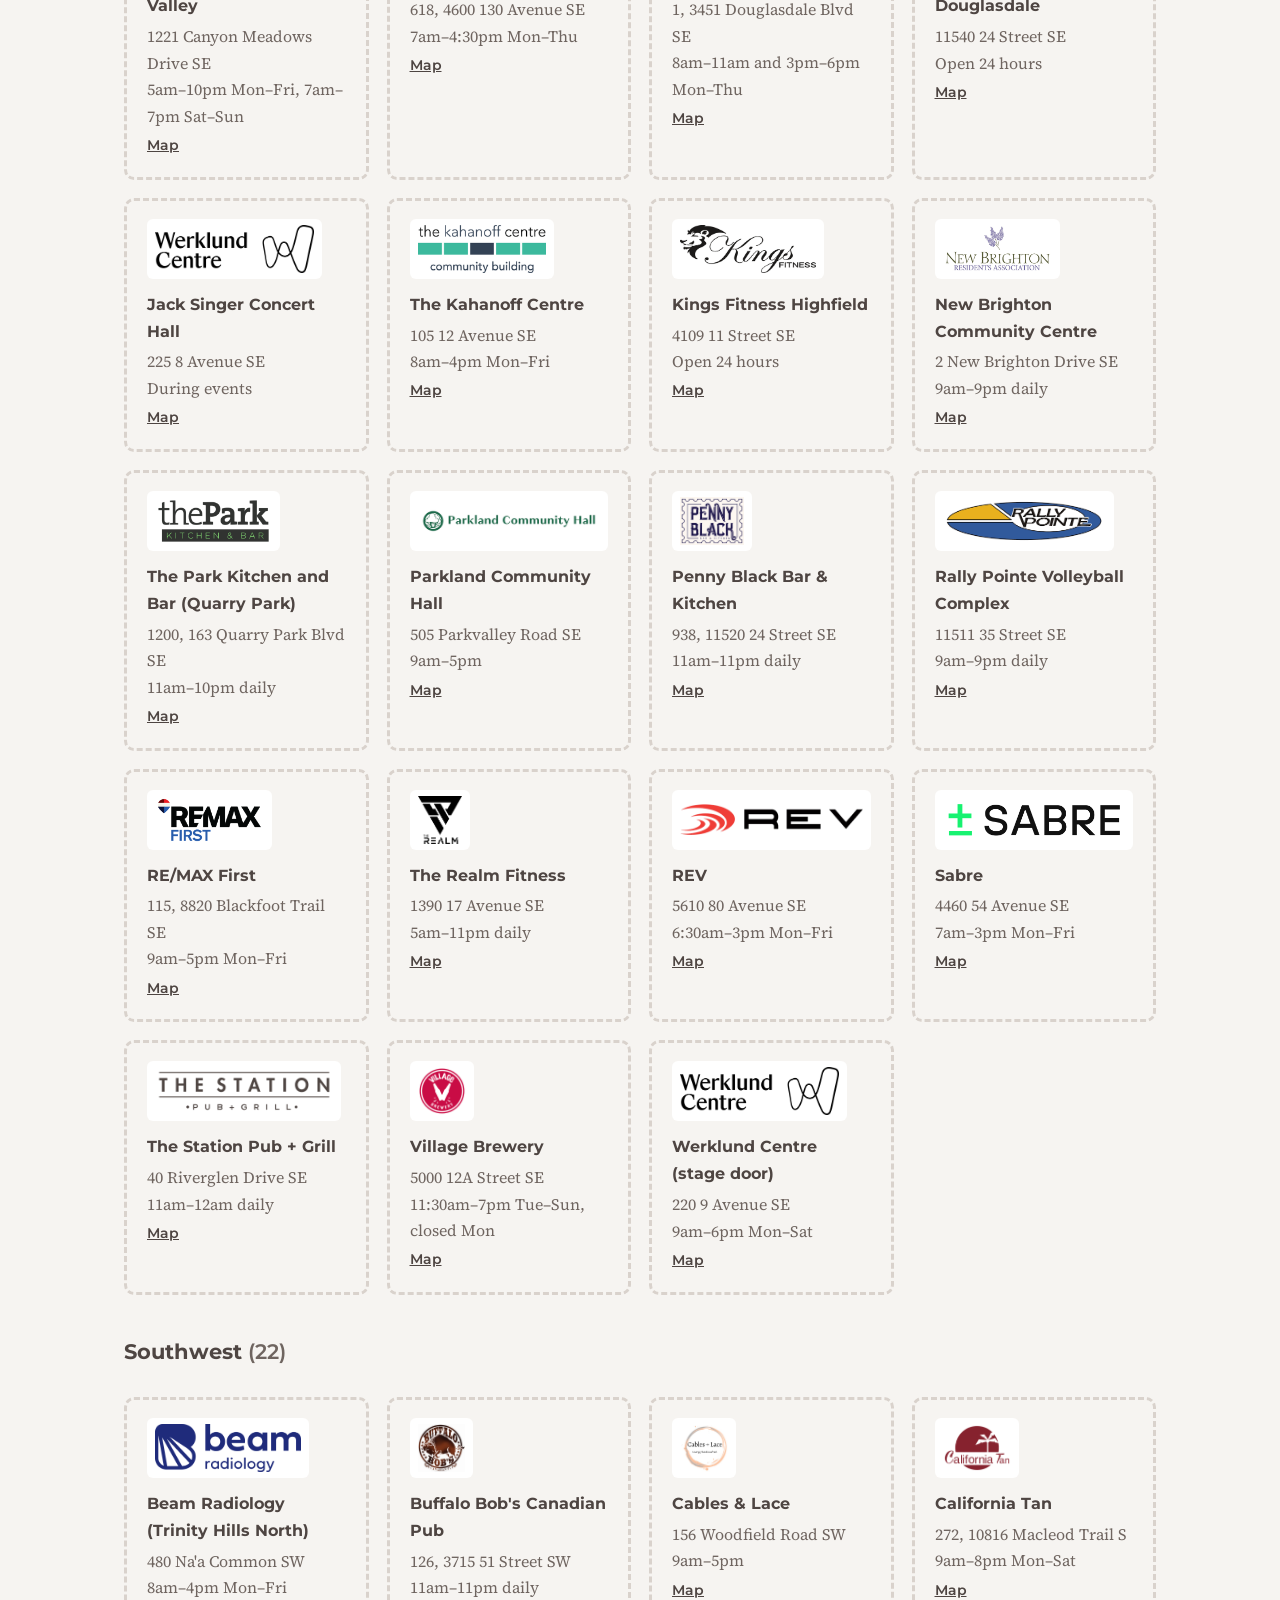
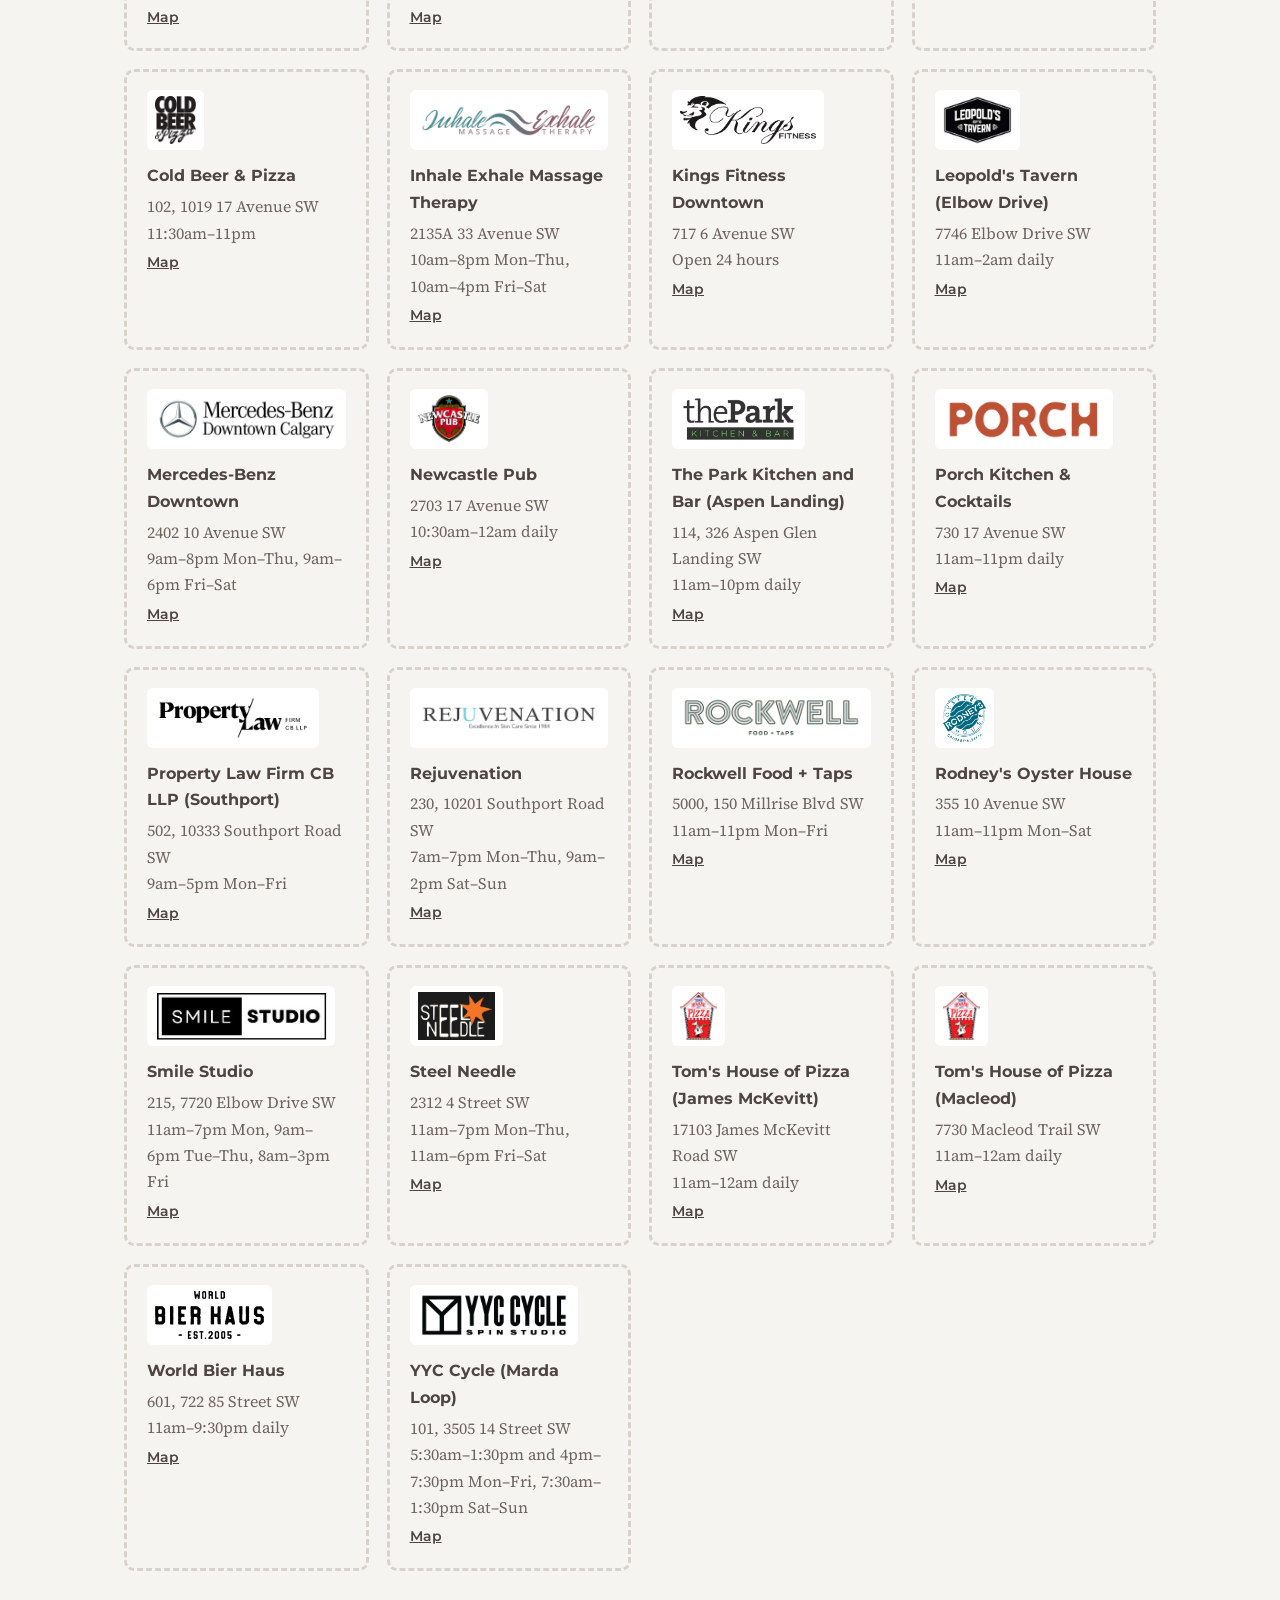
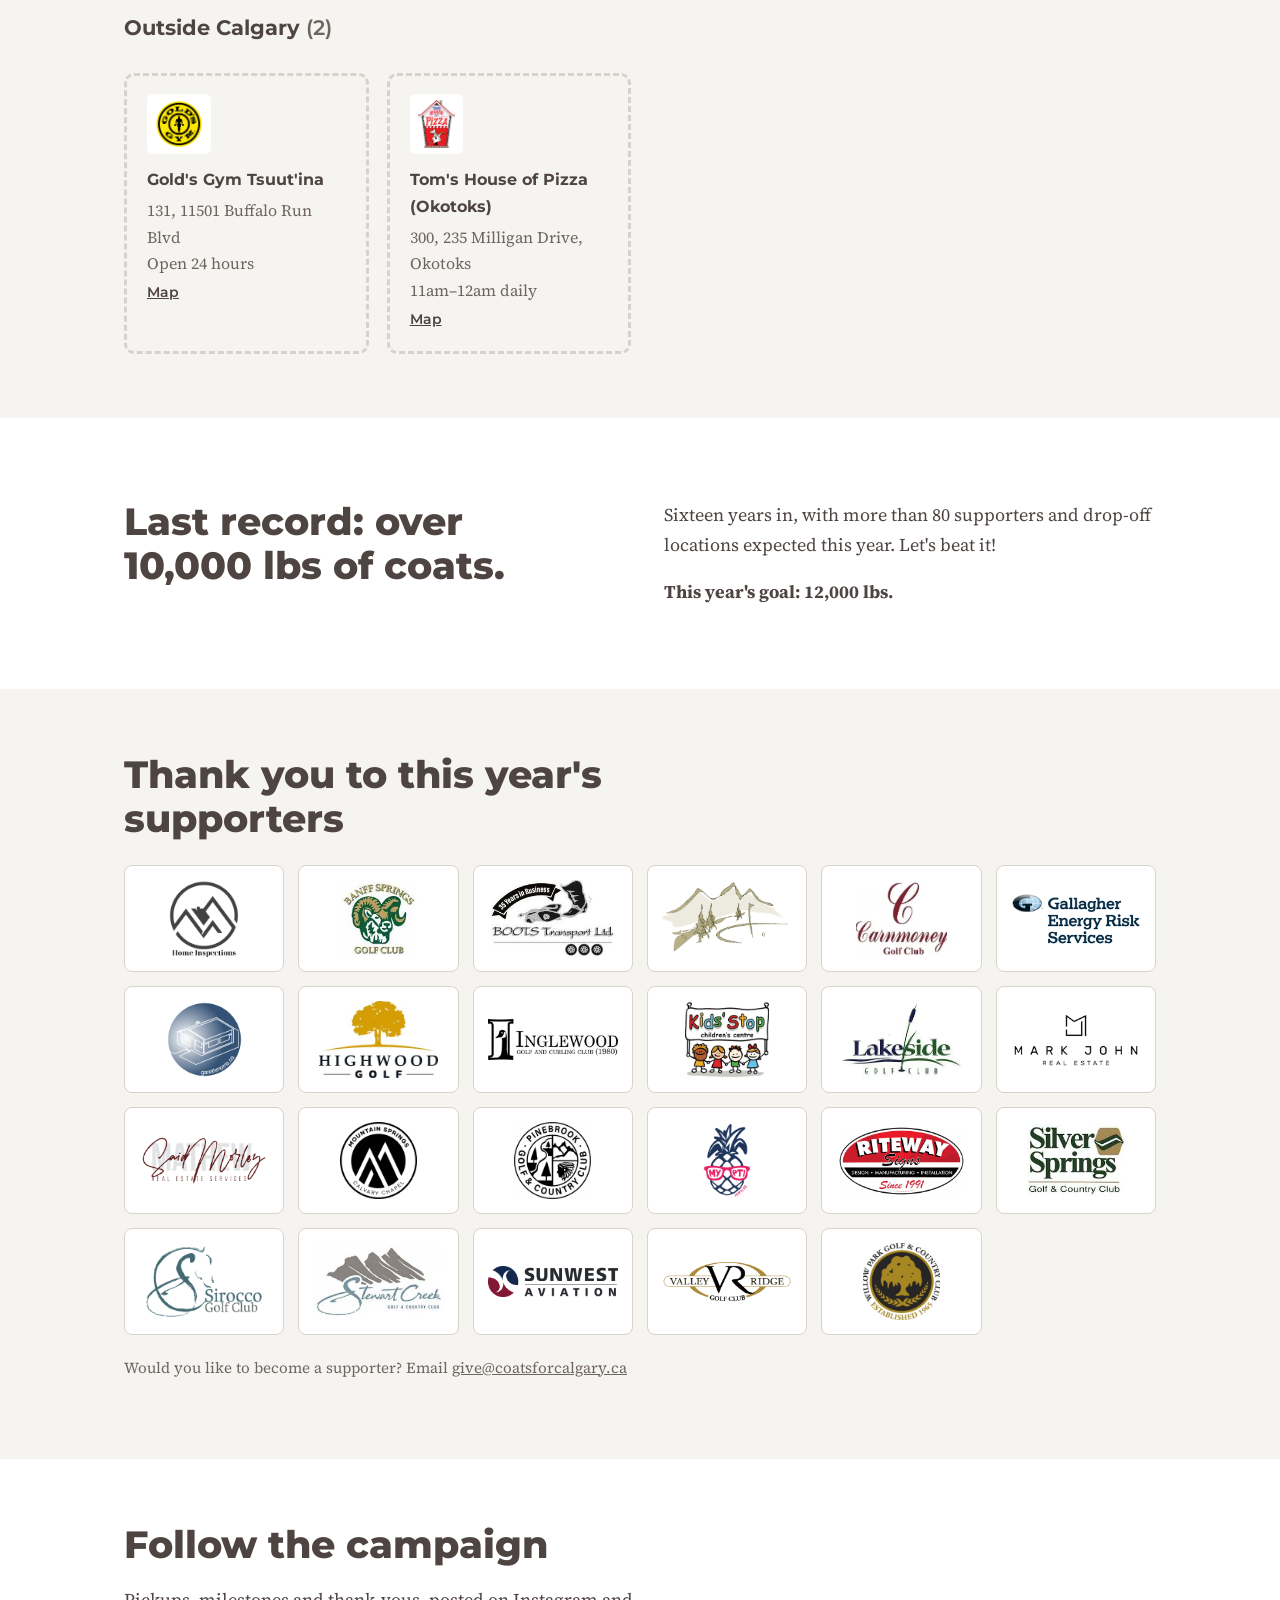
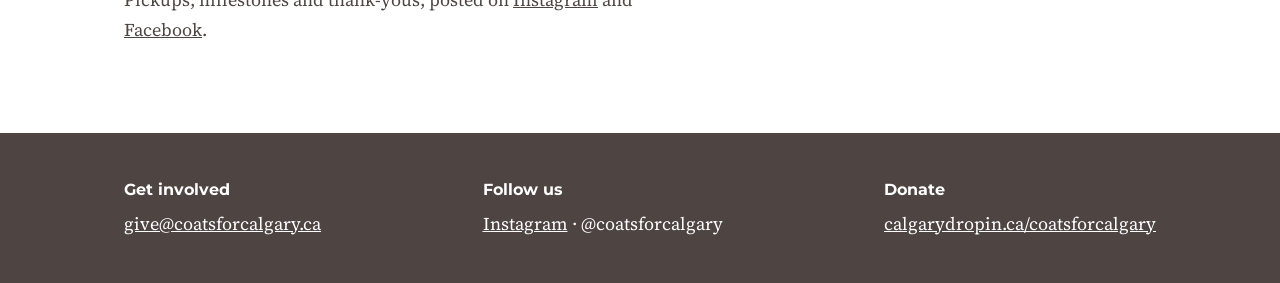
==== commit e7ef6e99: "Update collected count to 80 lbs" ====
--- a/index.html
+++ b/index.html
@@ -70,8 +70,8 @@
   </div>
   <div class="wrap" style="margin-top:40px">
     <h3 style="margin:0">This year's goal: 12,000&nbsp;lbs</h3>
-    <div class="bar" role="img" aria-label="250 of 12,000 lbs collected so far"><i style="width:2%"></i></div>
-    <p class="small"><strong>250&nbsp;lbs</strong> collected so far · Goal 12,000&nbsp;lbs</p>
+    <div class="bar" role="img" aria-label="80 of 12,000 lbs collected so far"><i style="width:0.7%"></i></div>
+    <p class="small"><strong>80&nbsp;lbs</strong> collected so far · Goal 12,000&nbsp;lbs</p>
   </div>
 </section>
 
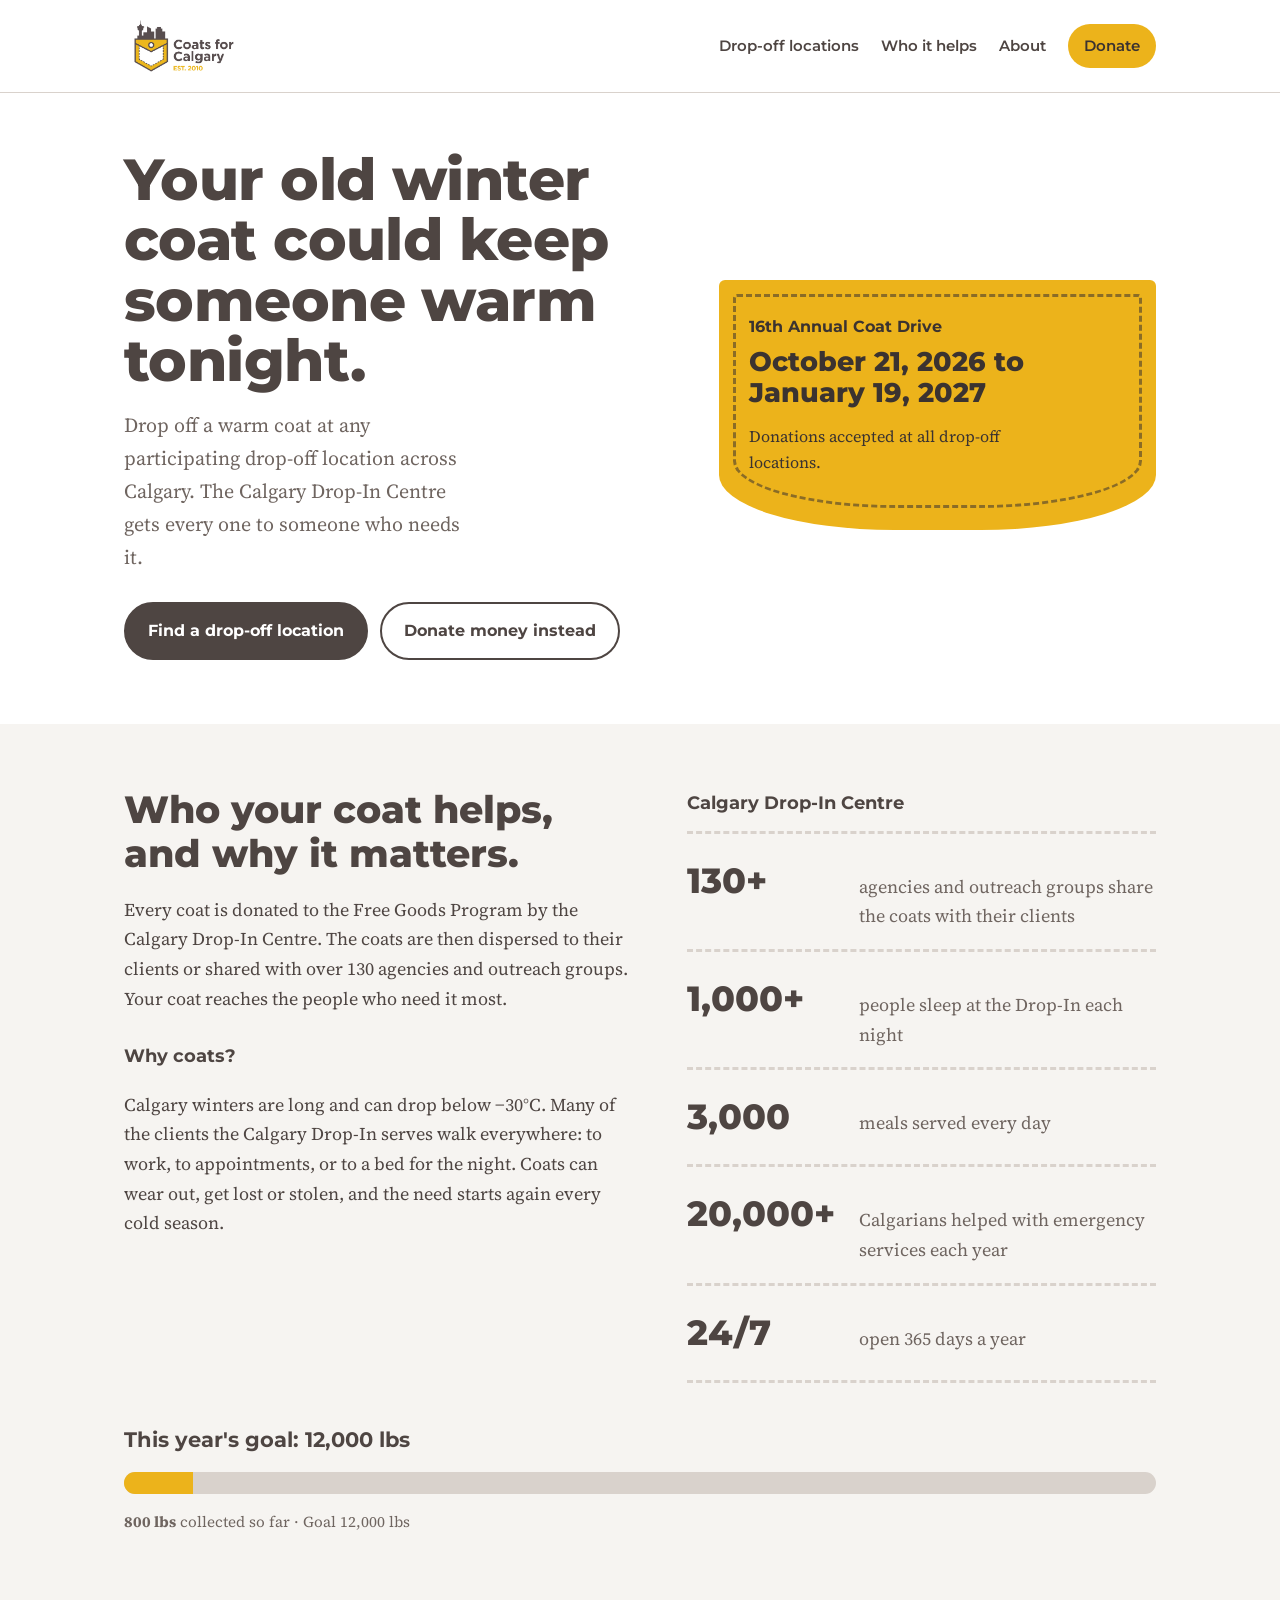
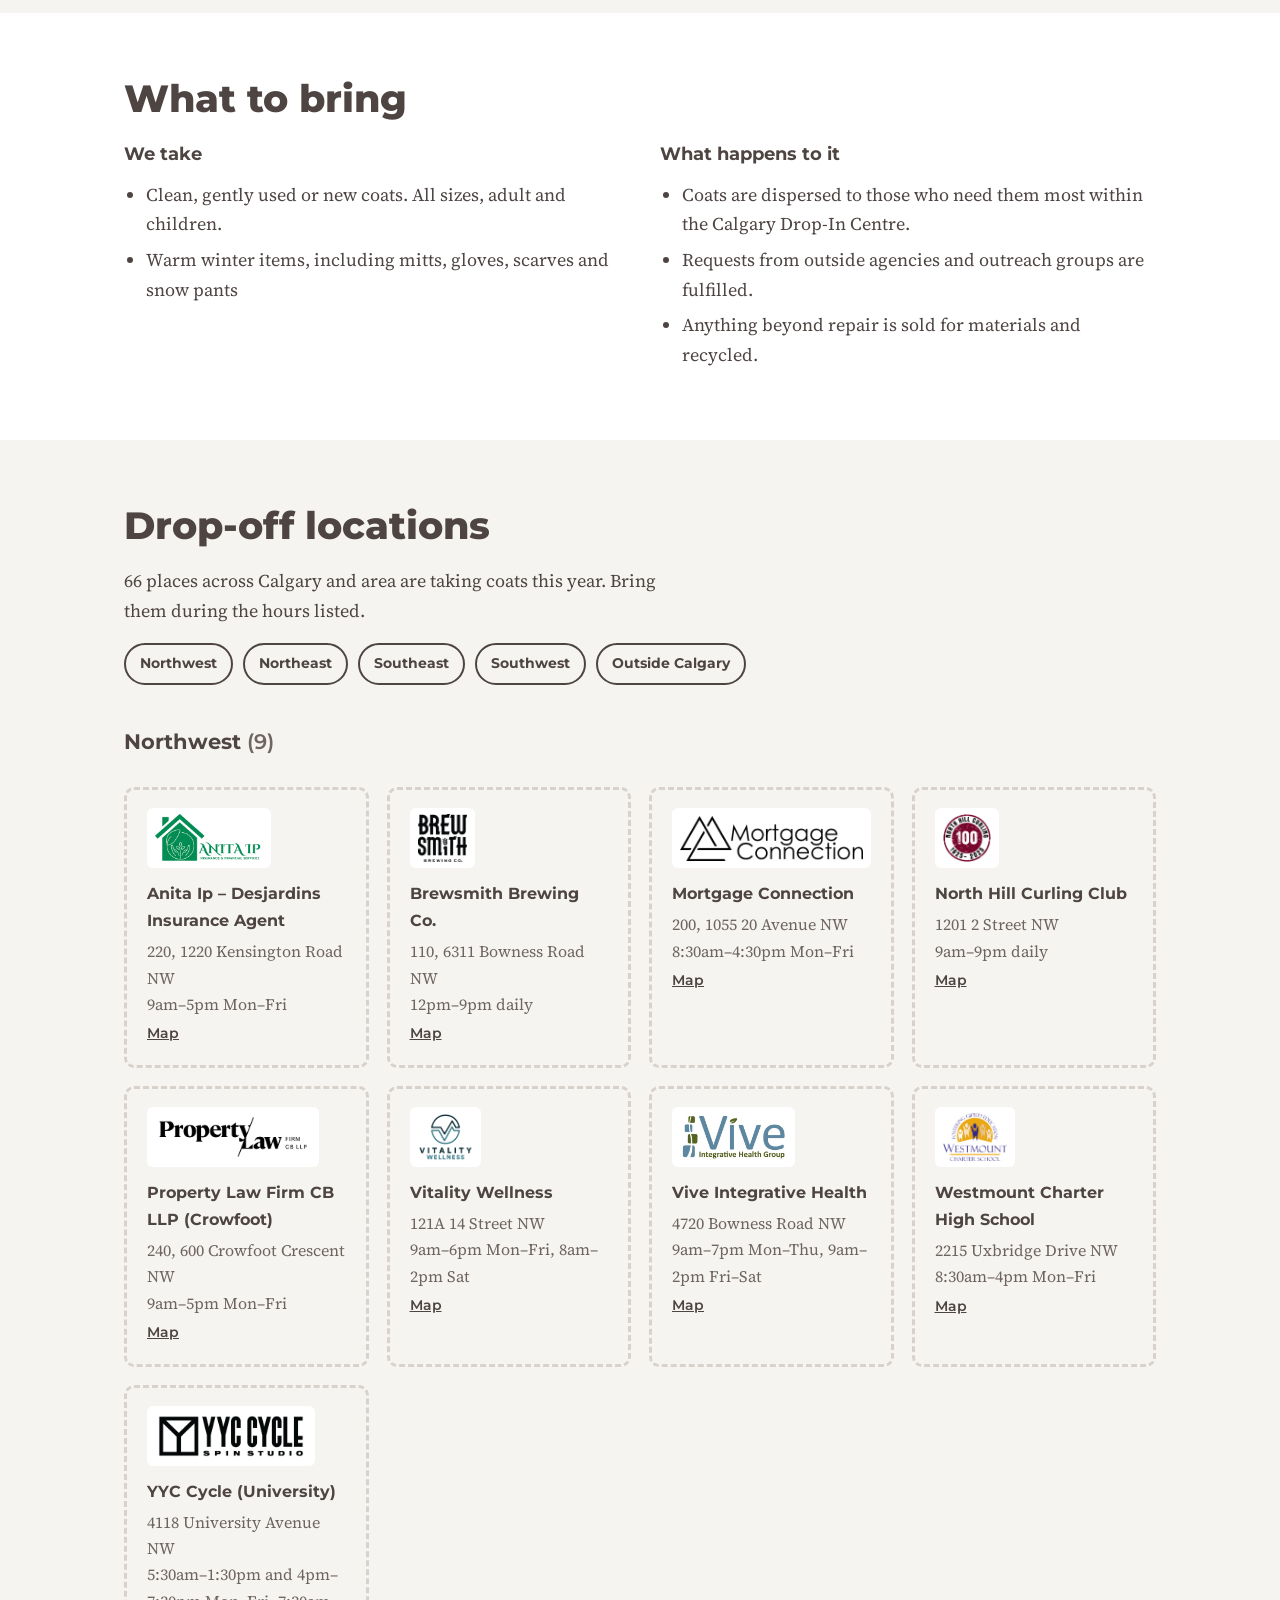
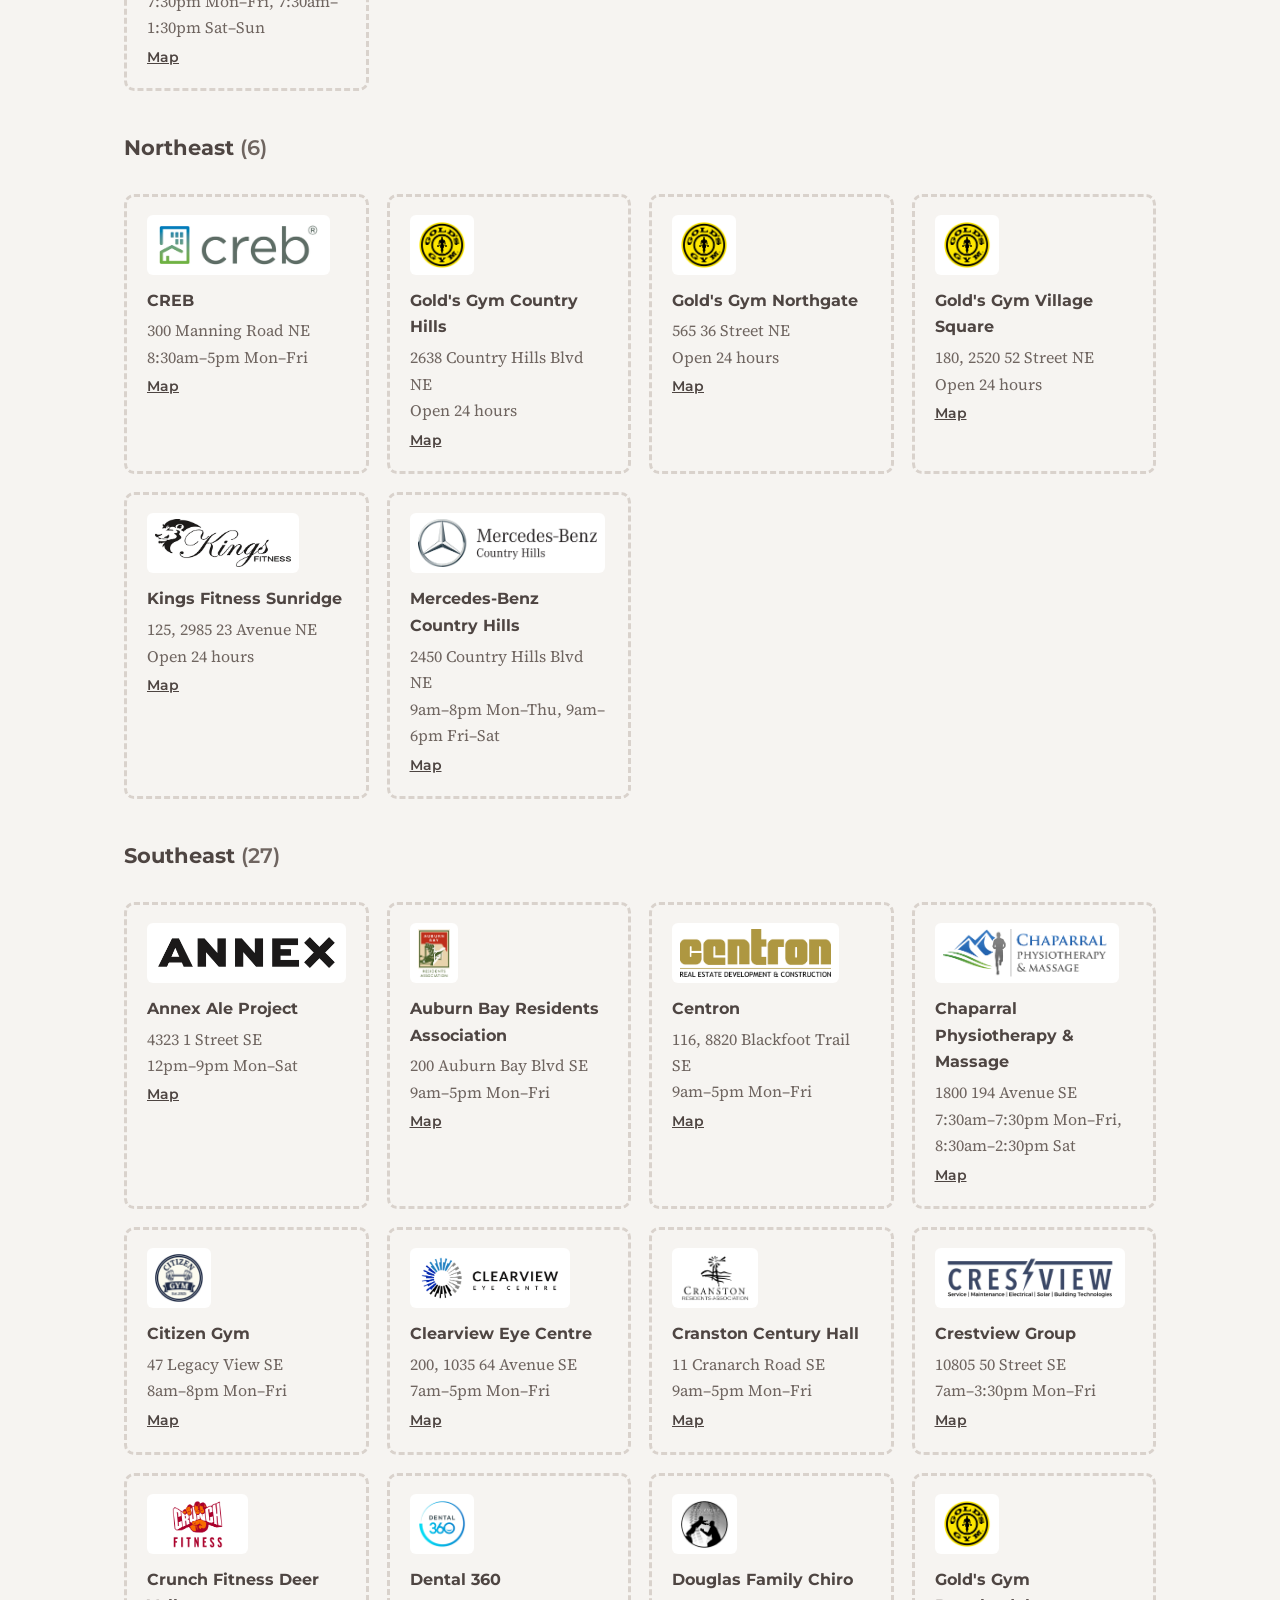
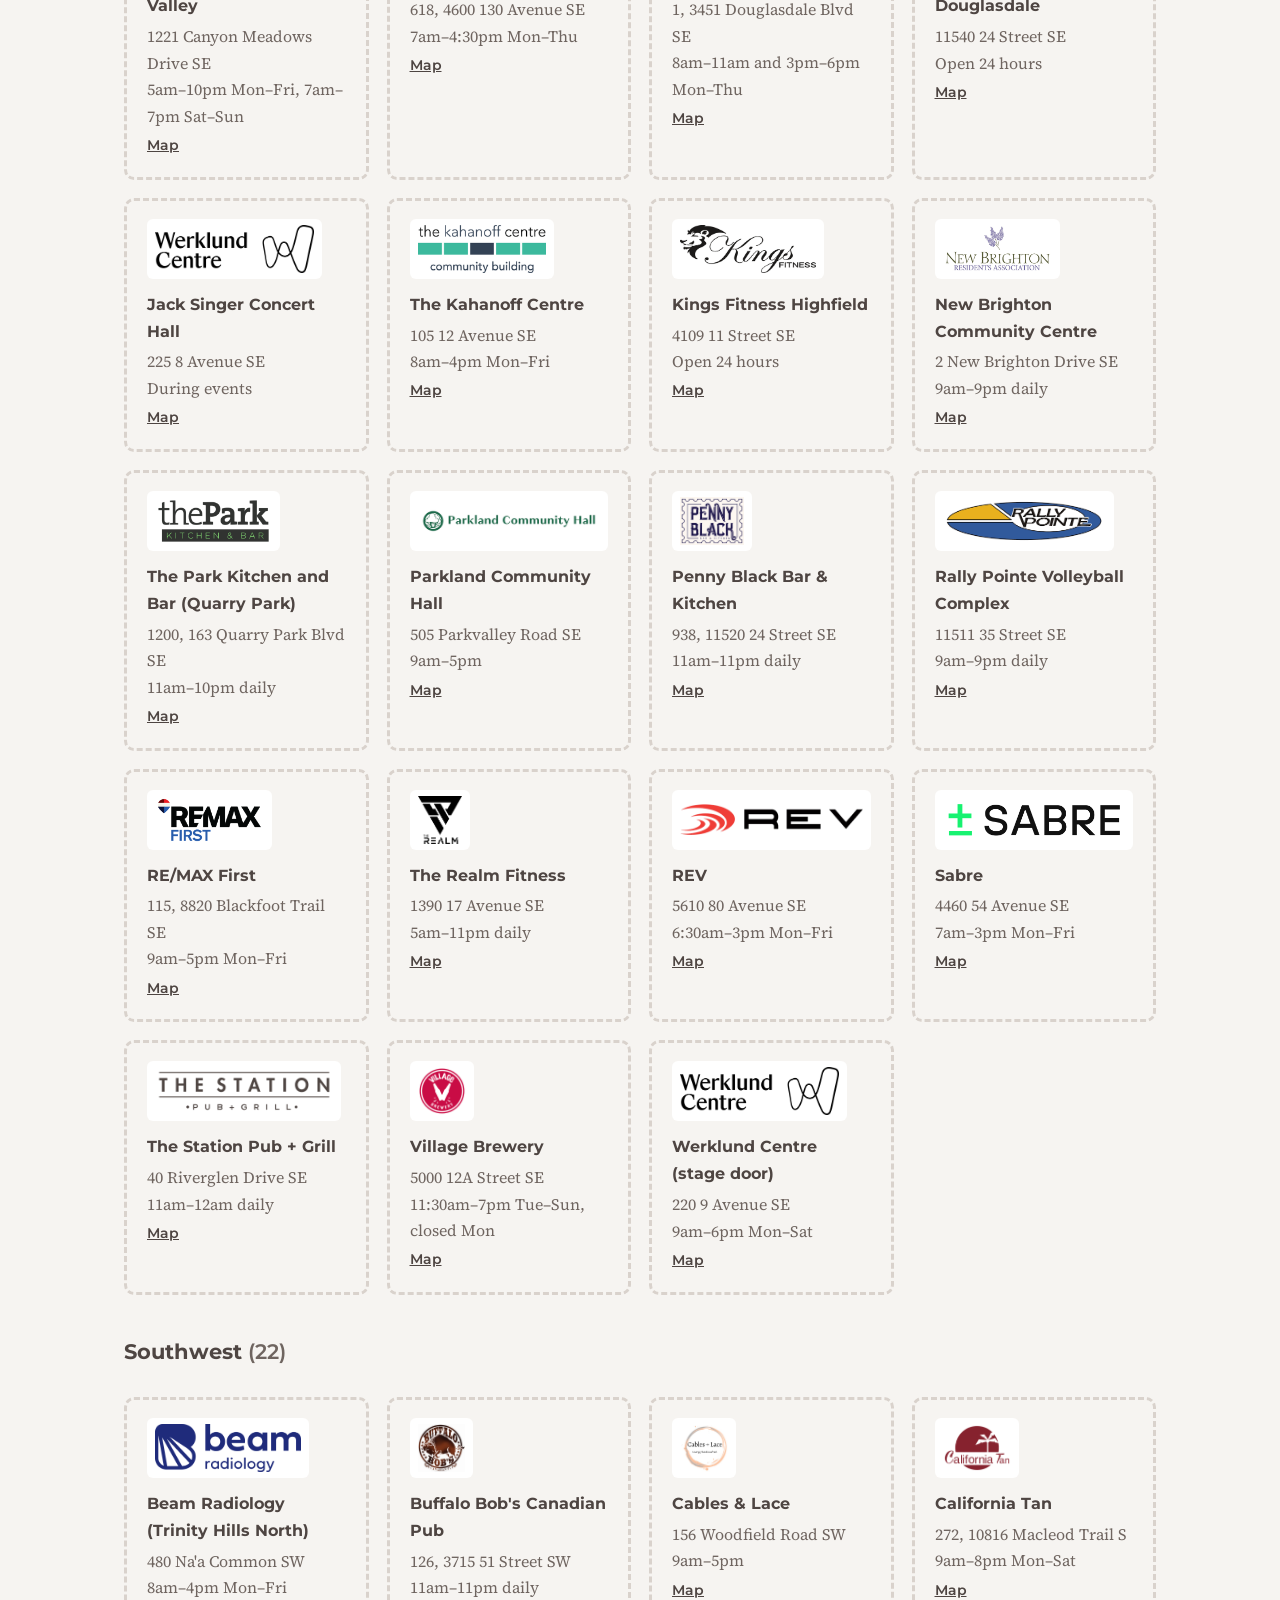
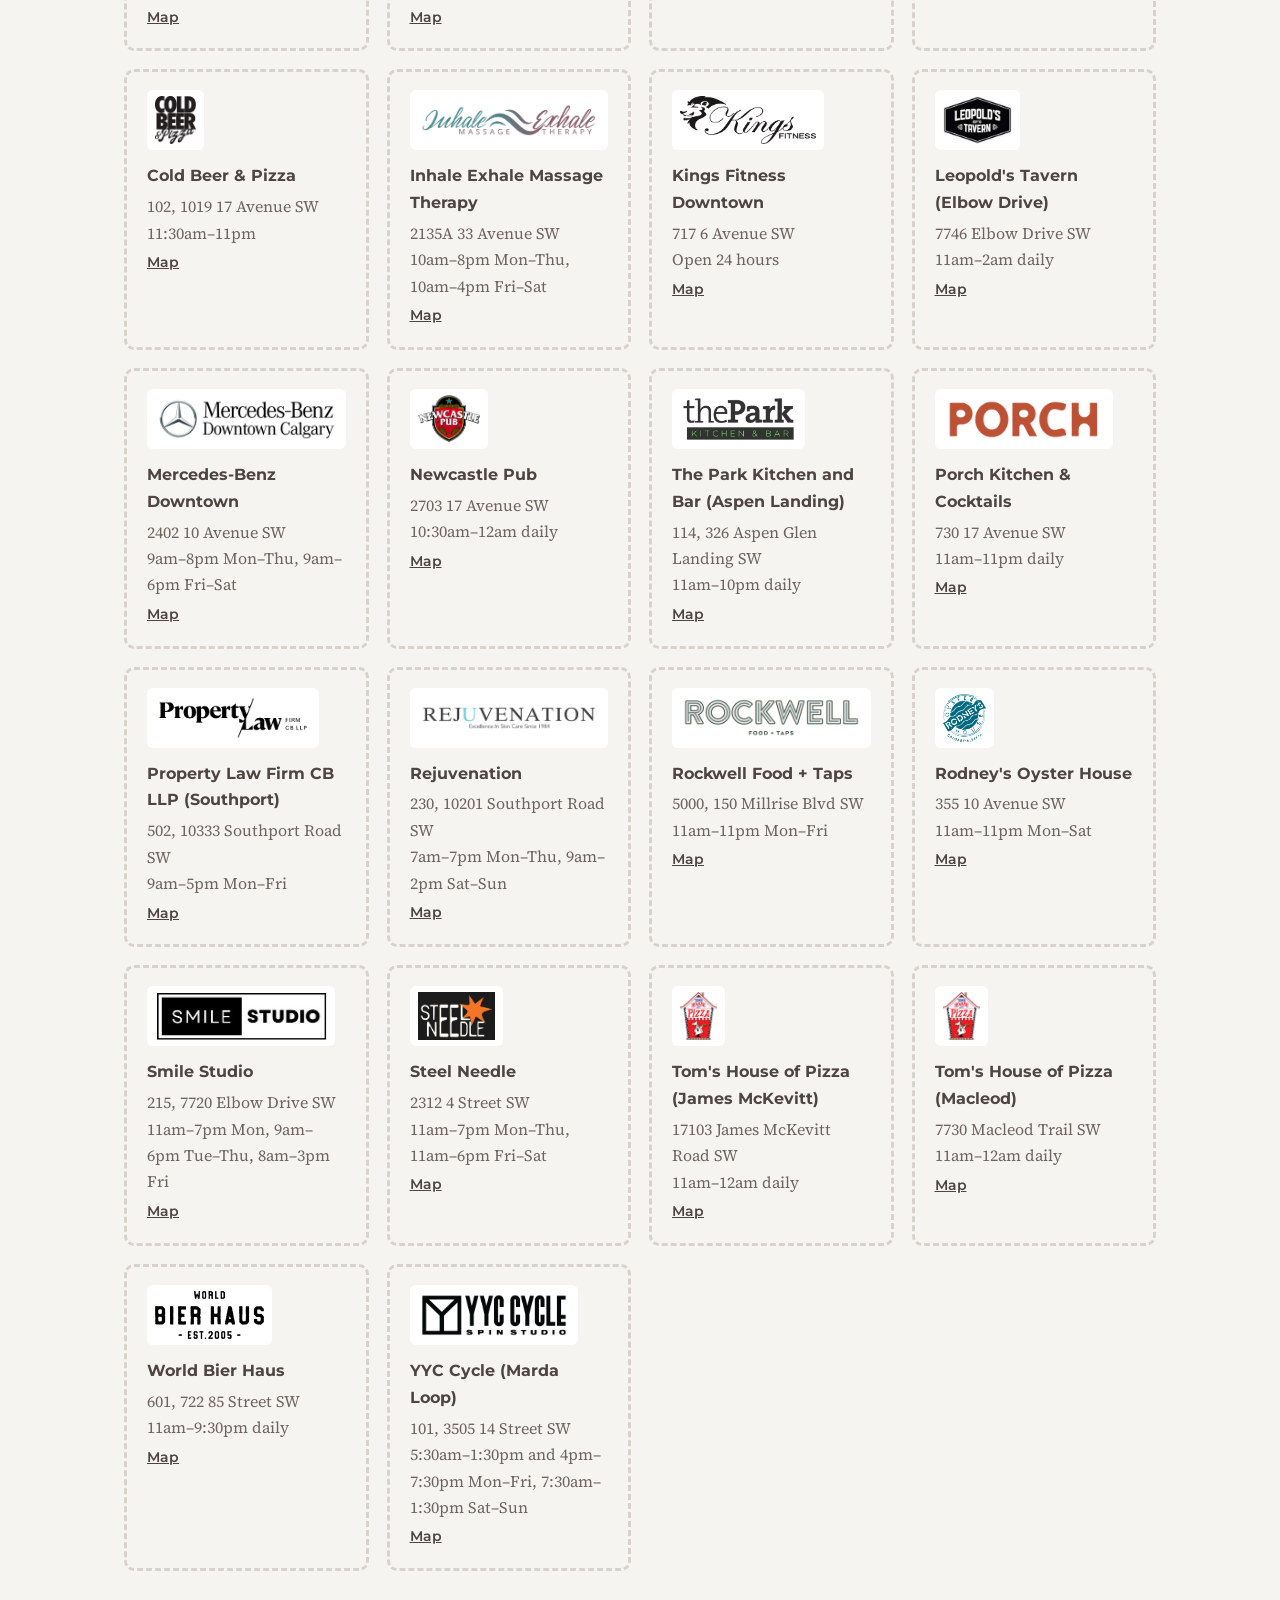
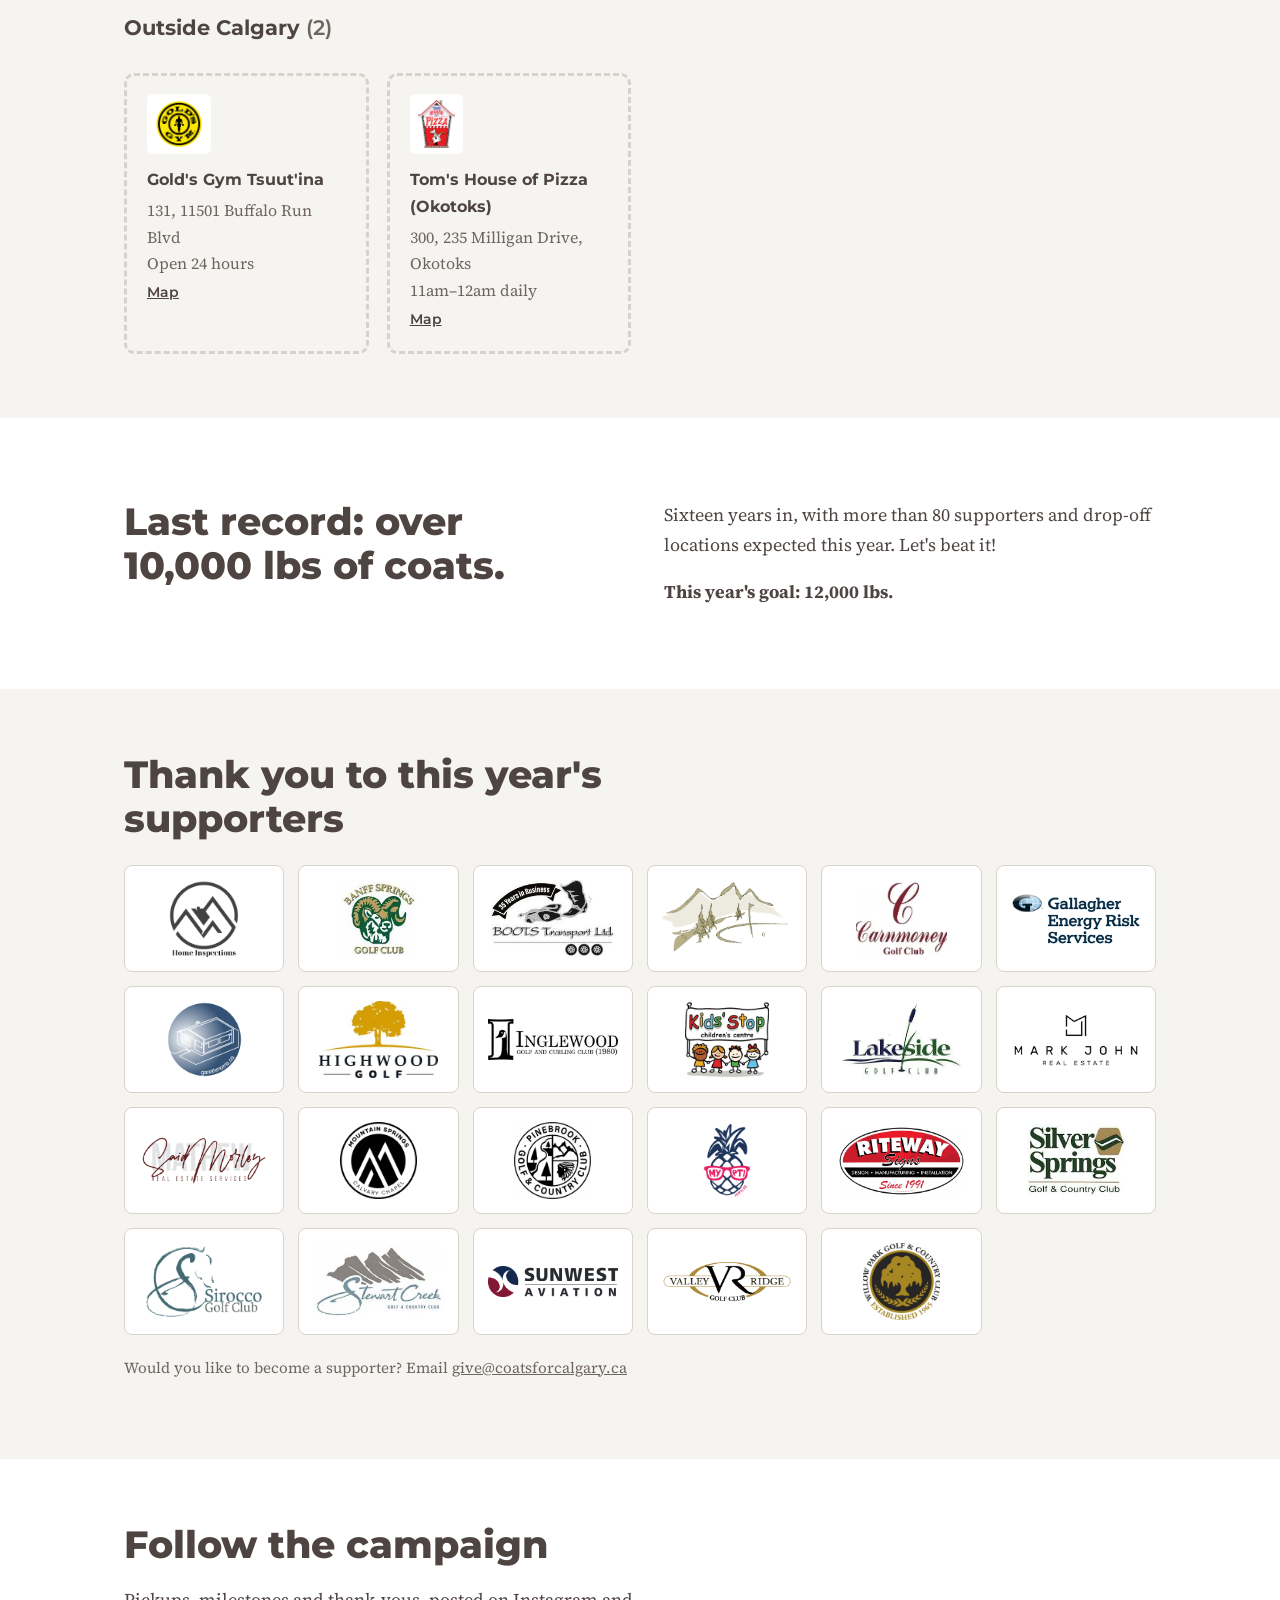
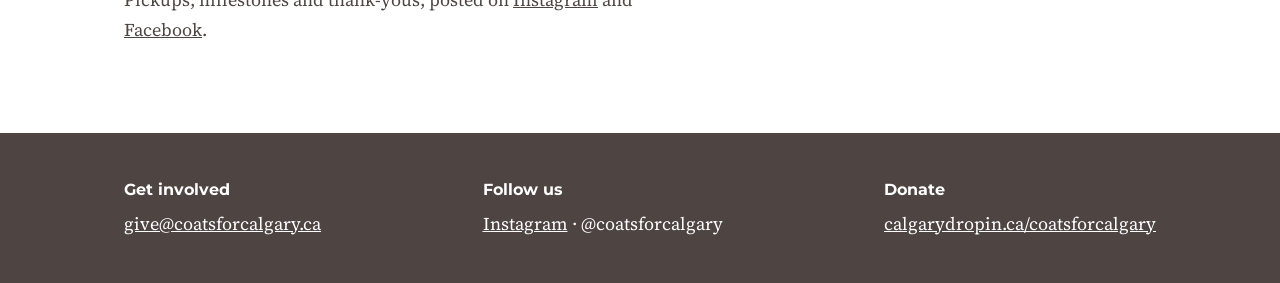
==== commit 7fbbe198: "Update collected weight from 80 to 800 lbs" ====
--- a/index.html
+++ b/index.html
@@ -70,8 +70,8 @@
   </div>
   <div class="wrap" style="margin-top:40px">
     <h3 style="margin:0">This year's goal: 12,000&nbsp;lbs</h3>
-    <div class="bar" role="img" aria-label="80 of 12,000 lbs collected so far"><i style="width:0.7%"></i></div>
-    <p class="small"><strong>80&nbsp;lbs</strong> collected so far · Goal 12,000&nbsp;lbs</p>
+    <div class="bar" role="img" aria-label="800 of 12,000 lbs collected so far"><i style="width:6.7%"></i></div>
+    <p class="small"><strong>800&nbsp;lbs</strong> collected so far · Goal 12,000&nbsp;lbs</p>
   </div>
 </section>
 
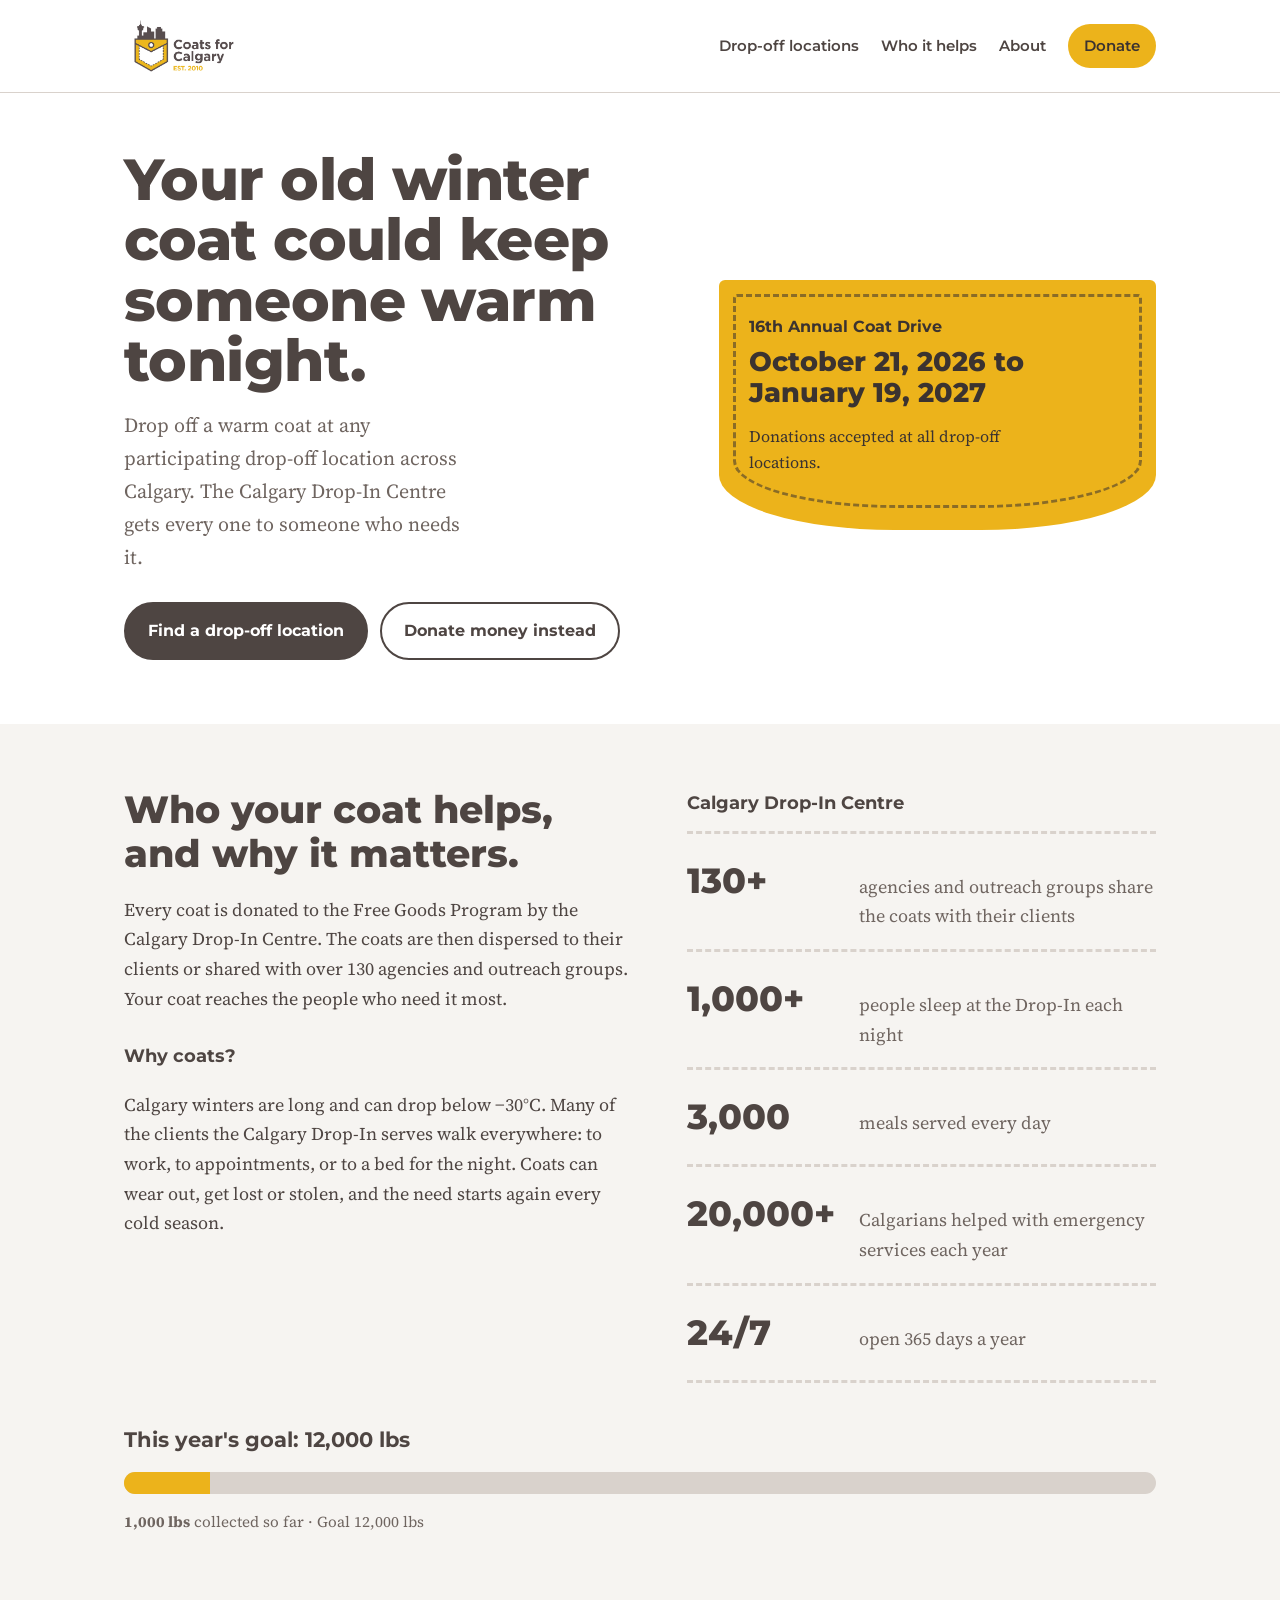
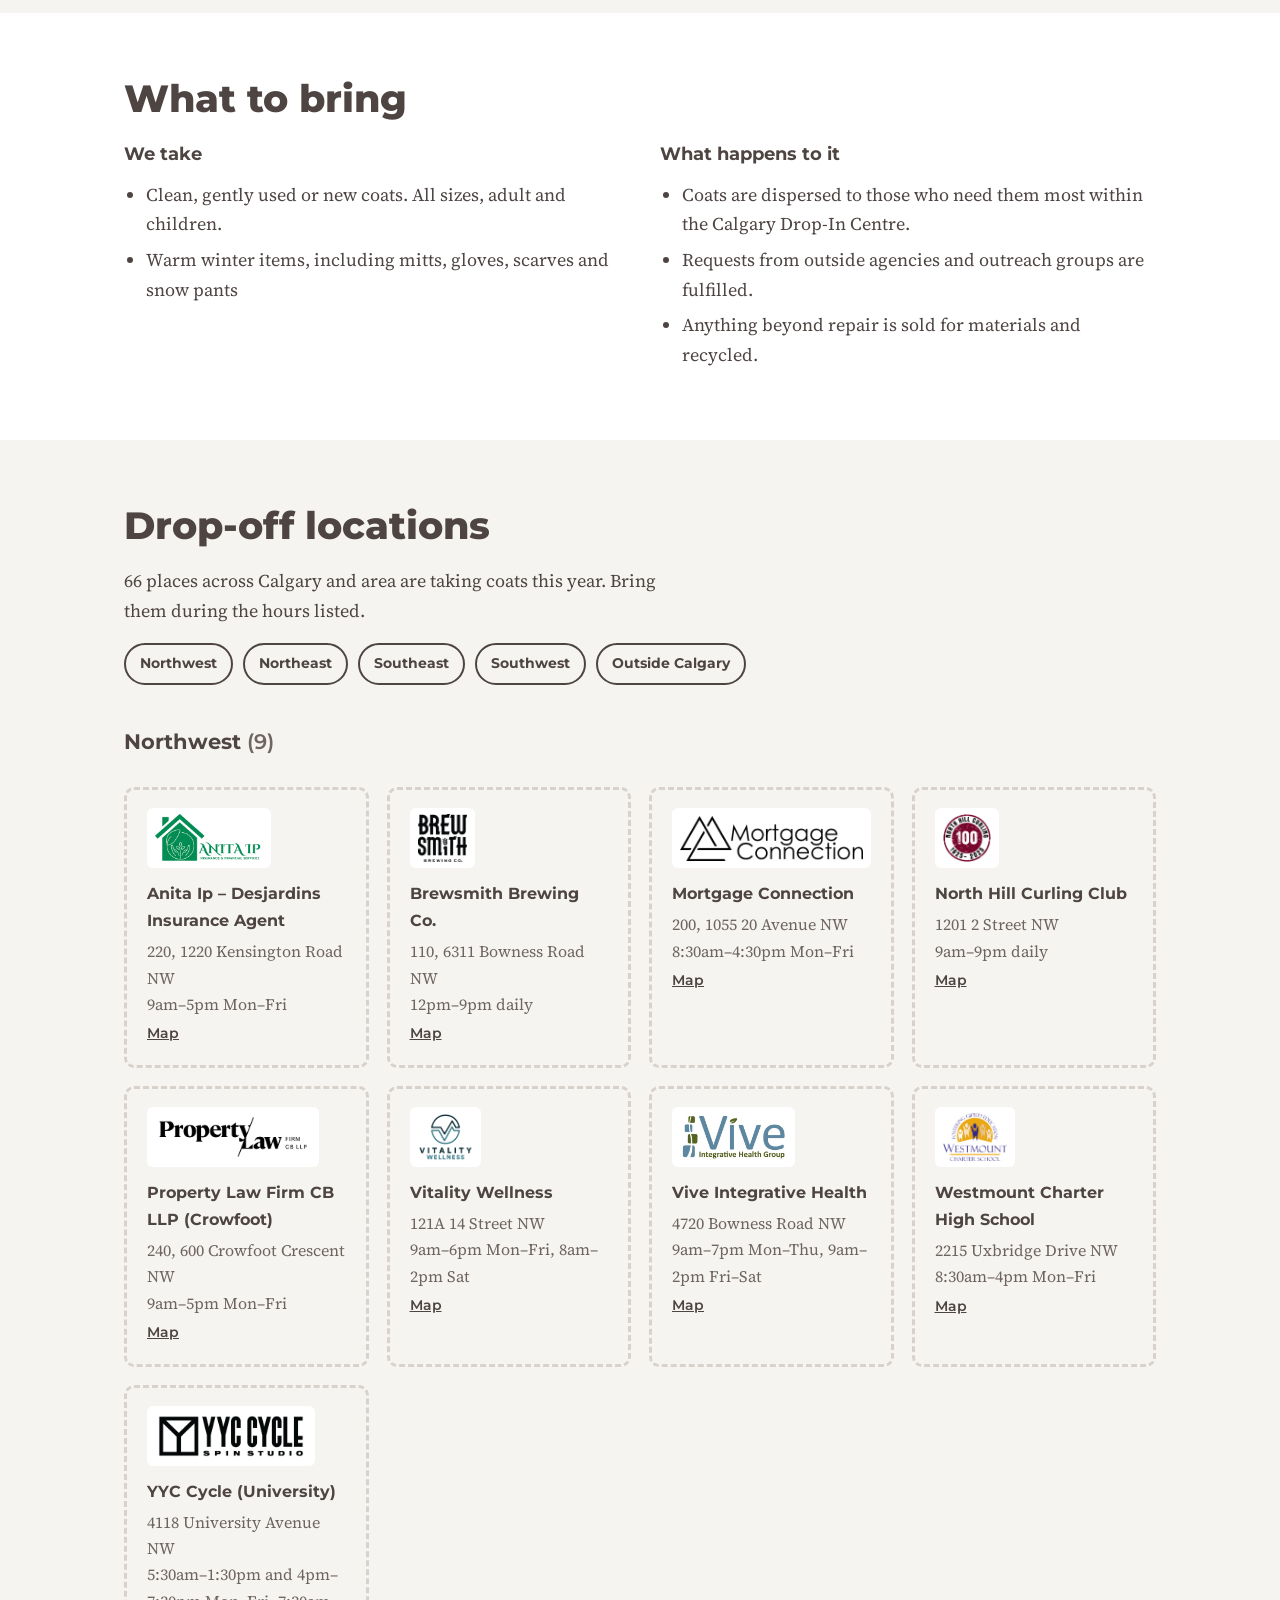
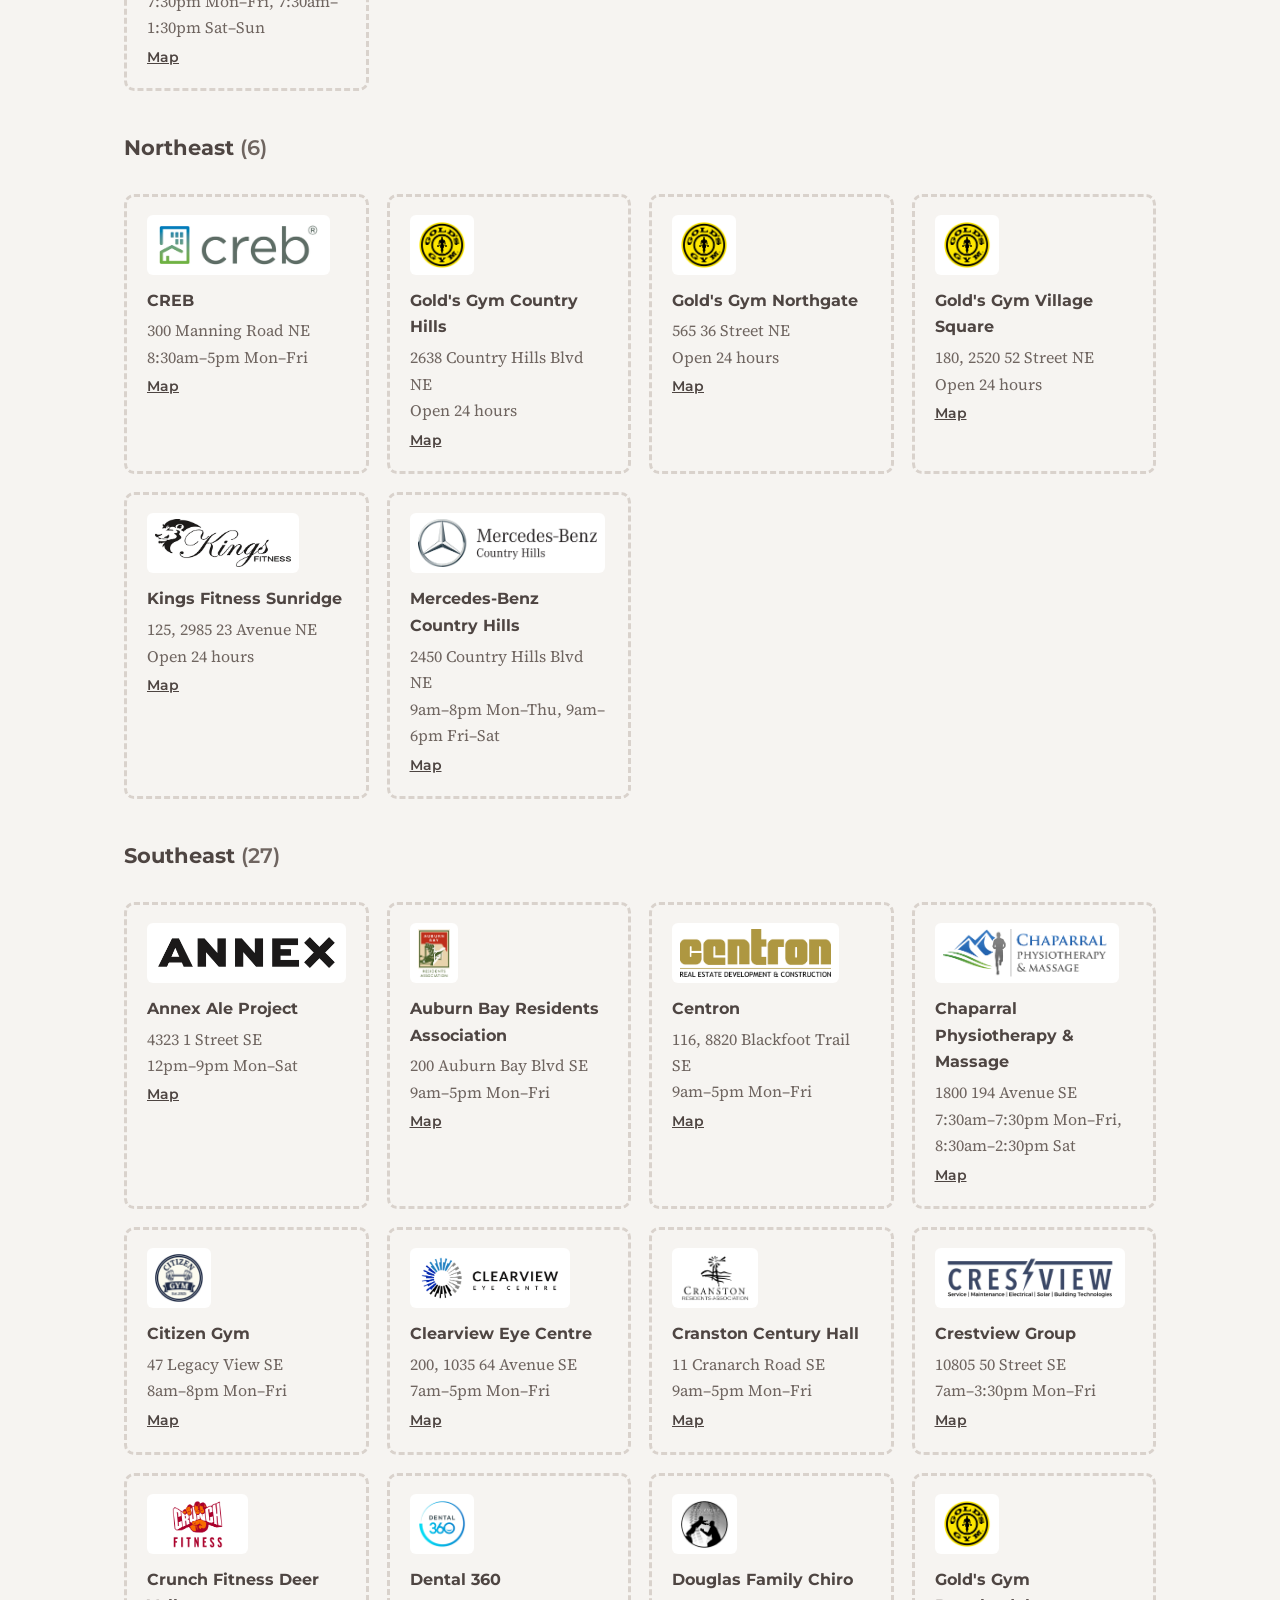
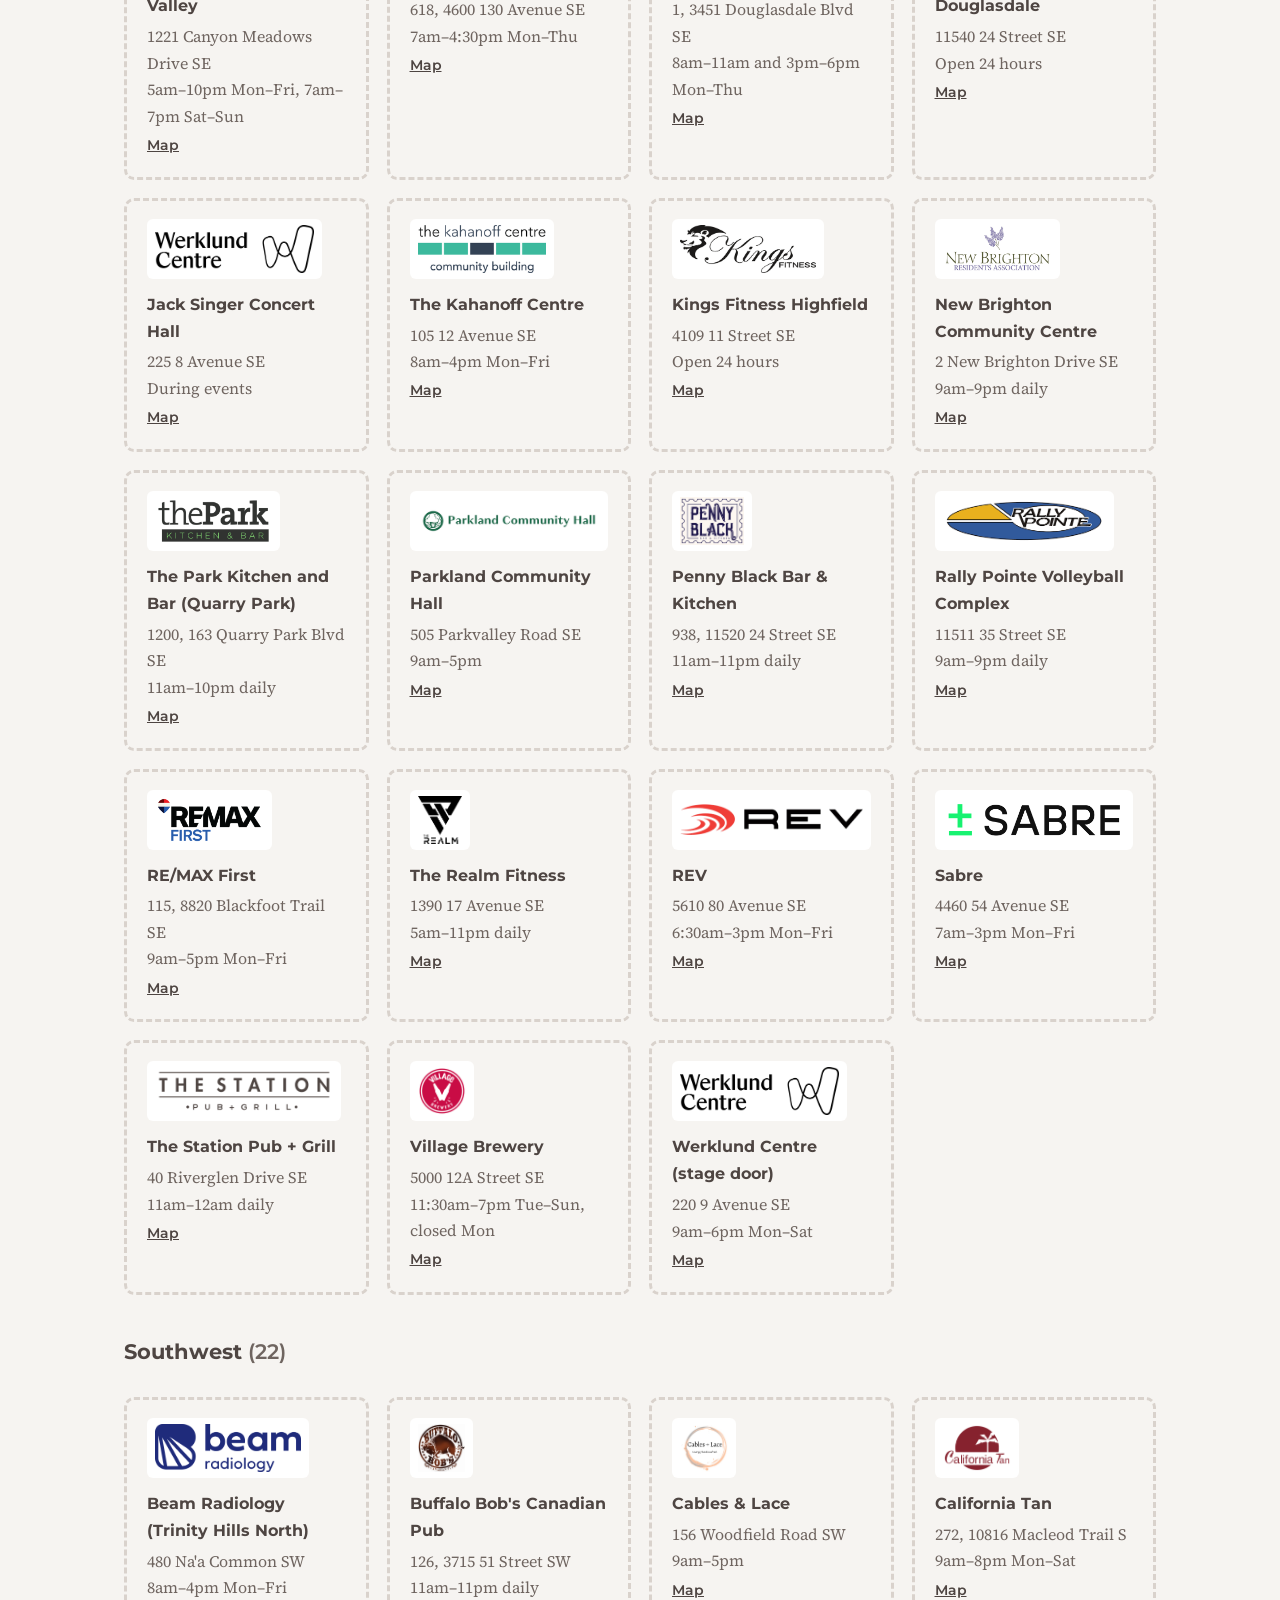
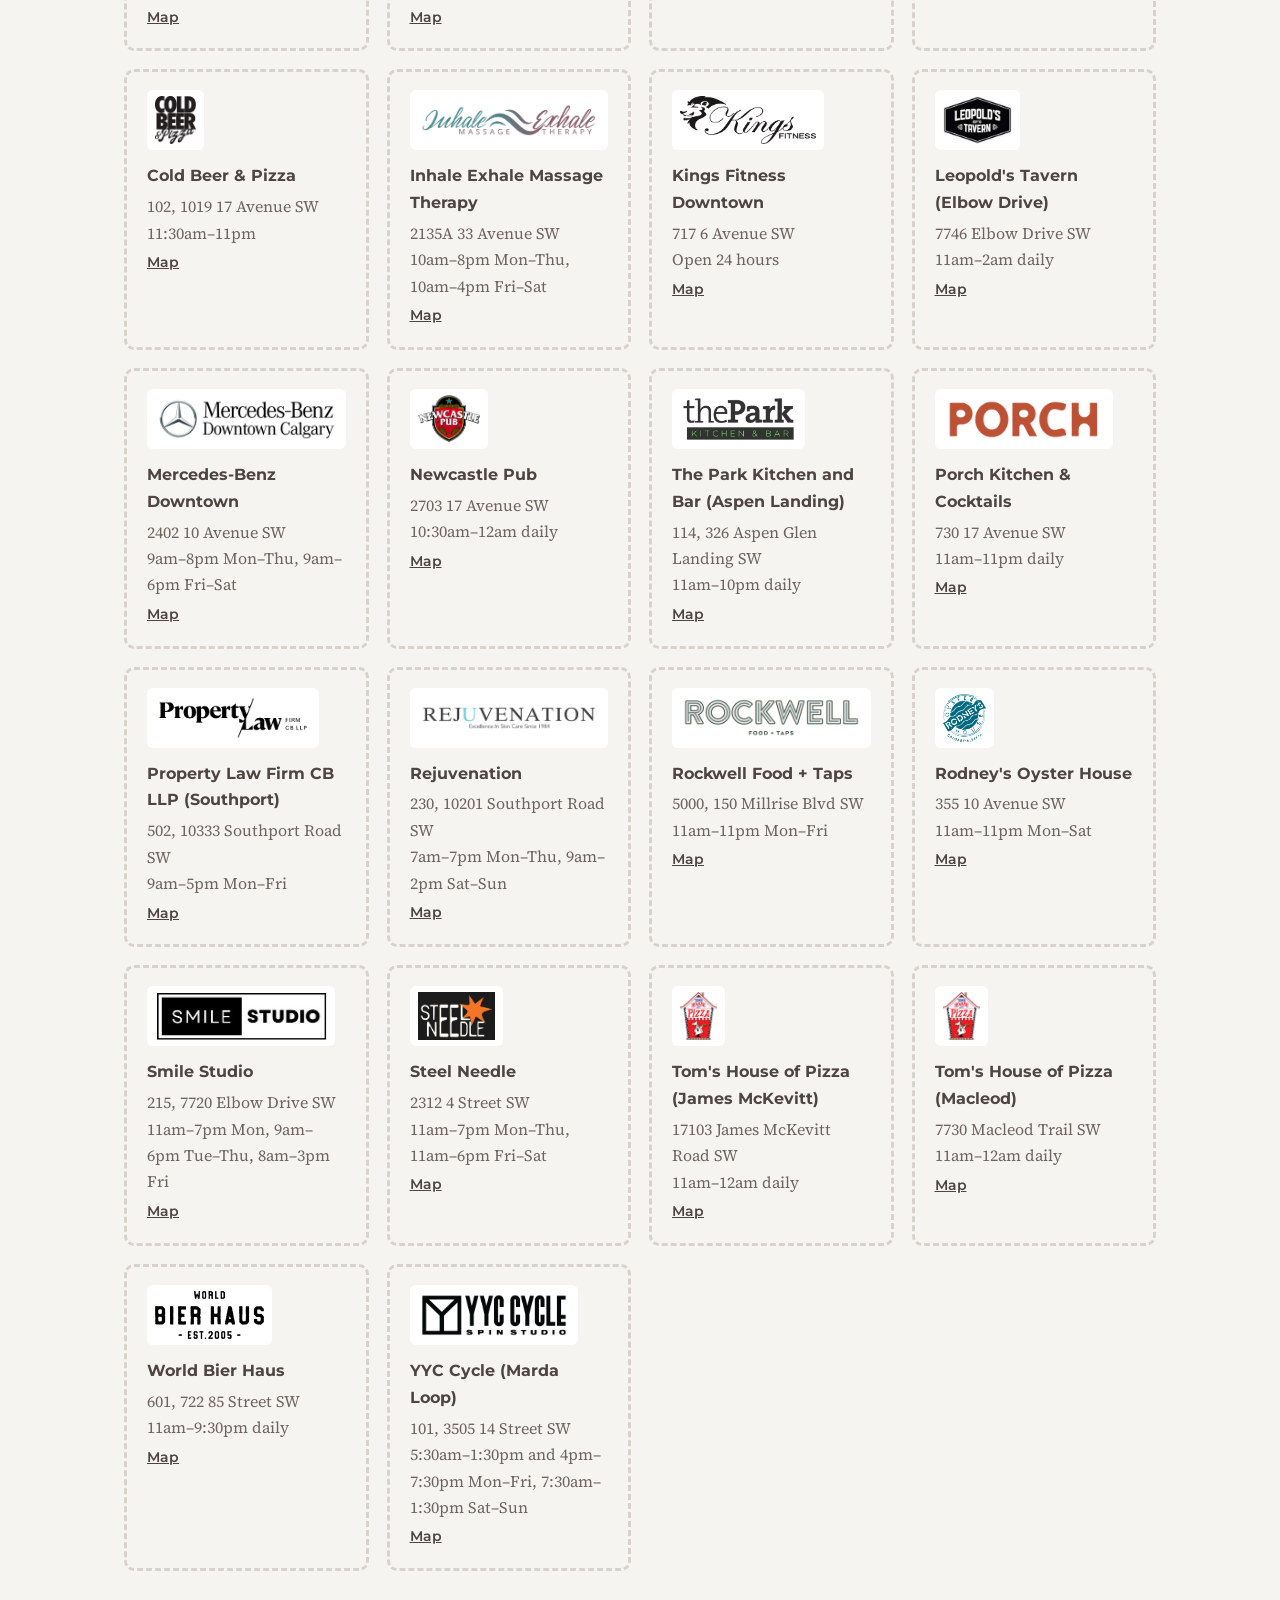
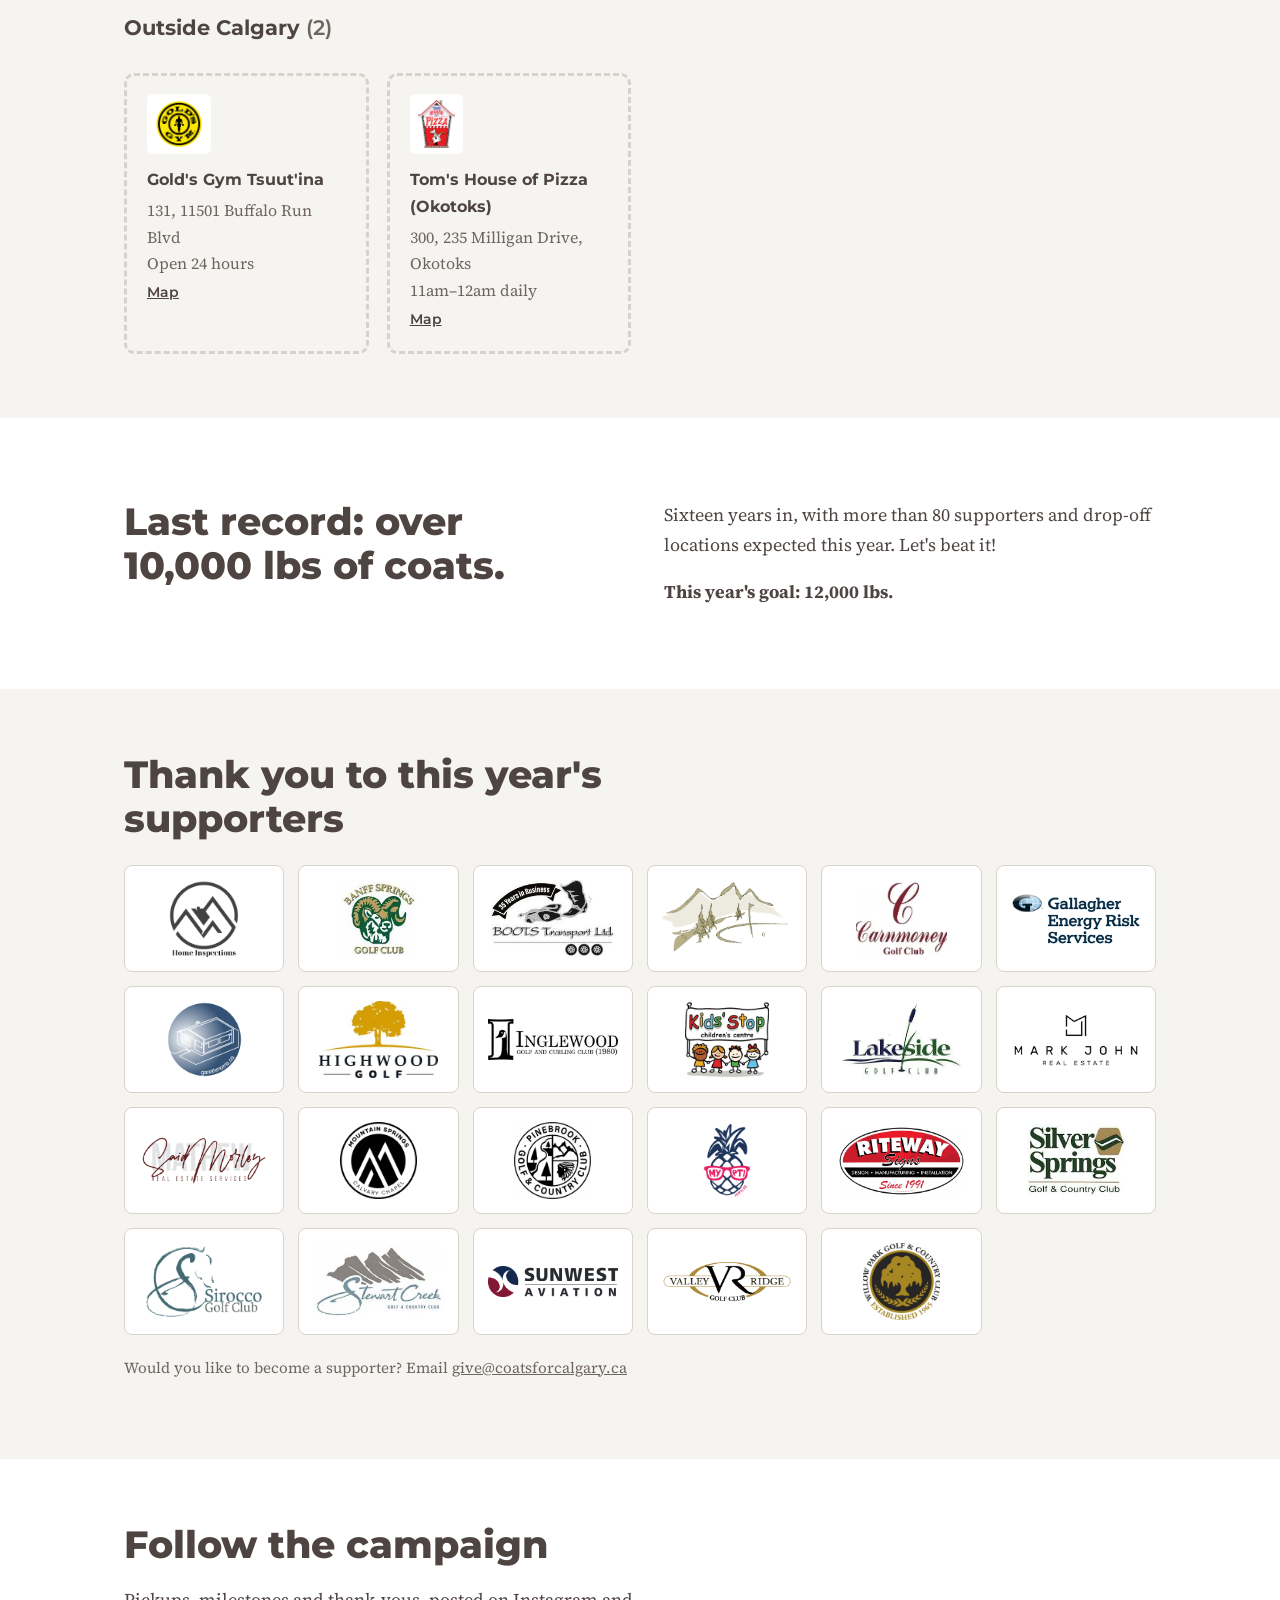
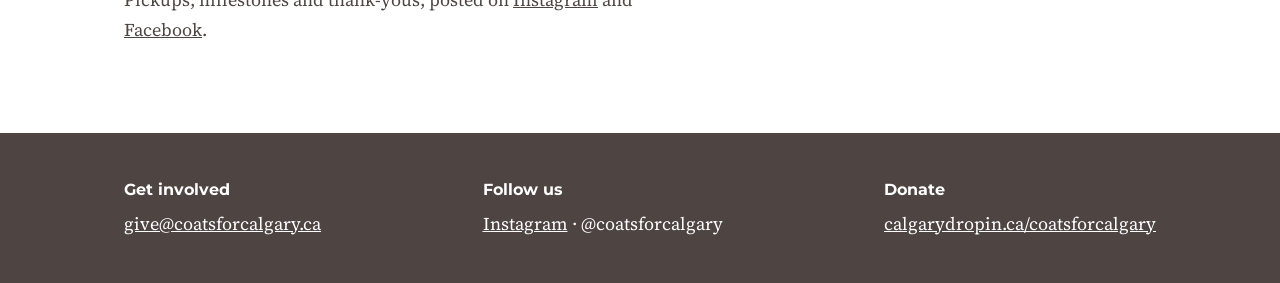
==== commit 8f6e78db: "Update collected weight from 800 to 1,000 lbs" ====
--- a/index.html
+++ b/index.html
@@ -70,8 +70,8 @@
   </div>
   <div class="wrap" style="margin-top:40px">
     <h3 style="margin:0">This year's goal: 12,000&nbsp;lbs</h3>
-    <div class="bar" role="img" aria-label="800 of 12,000 lbs collected so far"><i style="width:6.7%"></i></div>
-    <p class="small"><strong>800&nbsp;lbs</strong> collected so far · Goal 12,000&nbsp;lbs</p>
+    <div class="bar" role="img" aria-label="1,000 of 12,000 lbs collected so far"><i style="width:8.3%"></i></div>
+    <p class="small"><strong>1,000&nbsp;lbs</strong> collected so far · Goal 12,000&nbsp;lbs</p>
   </div>
 </section>
 
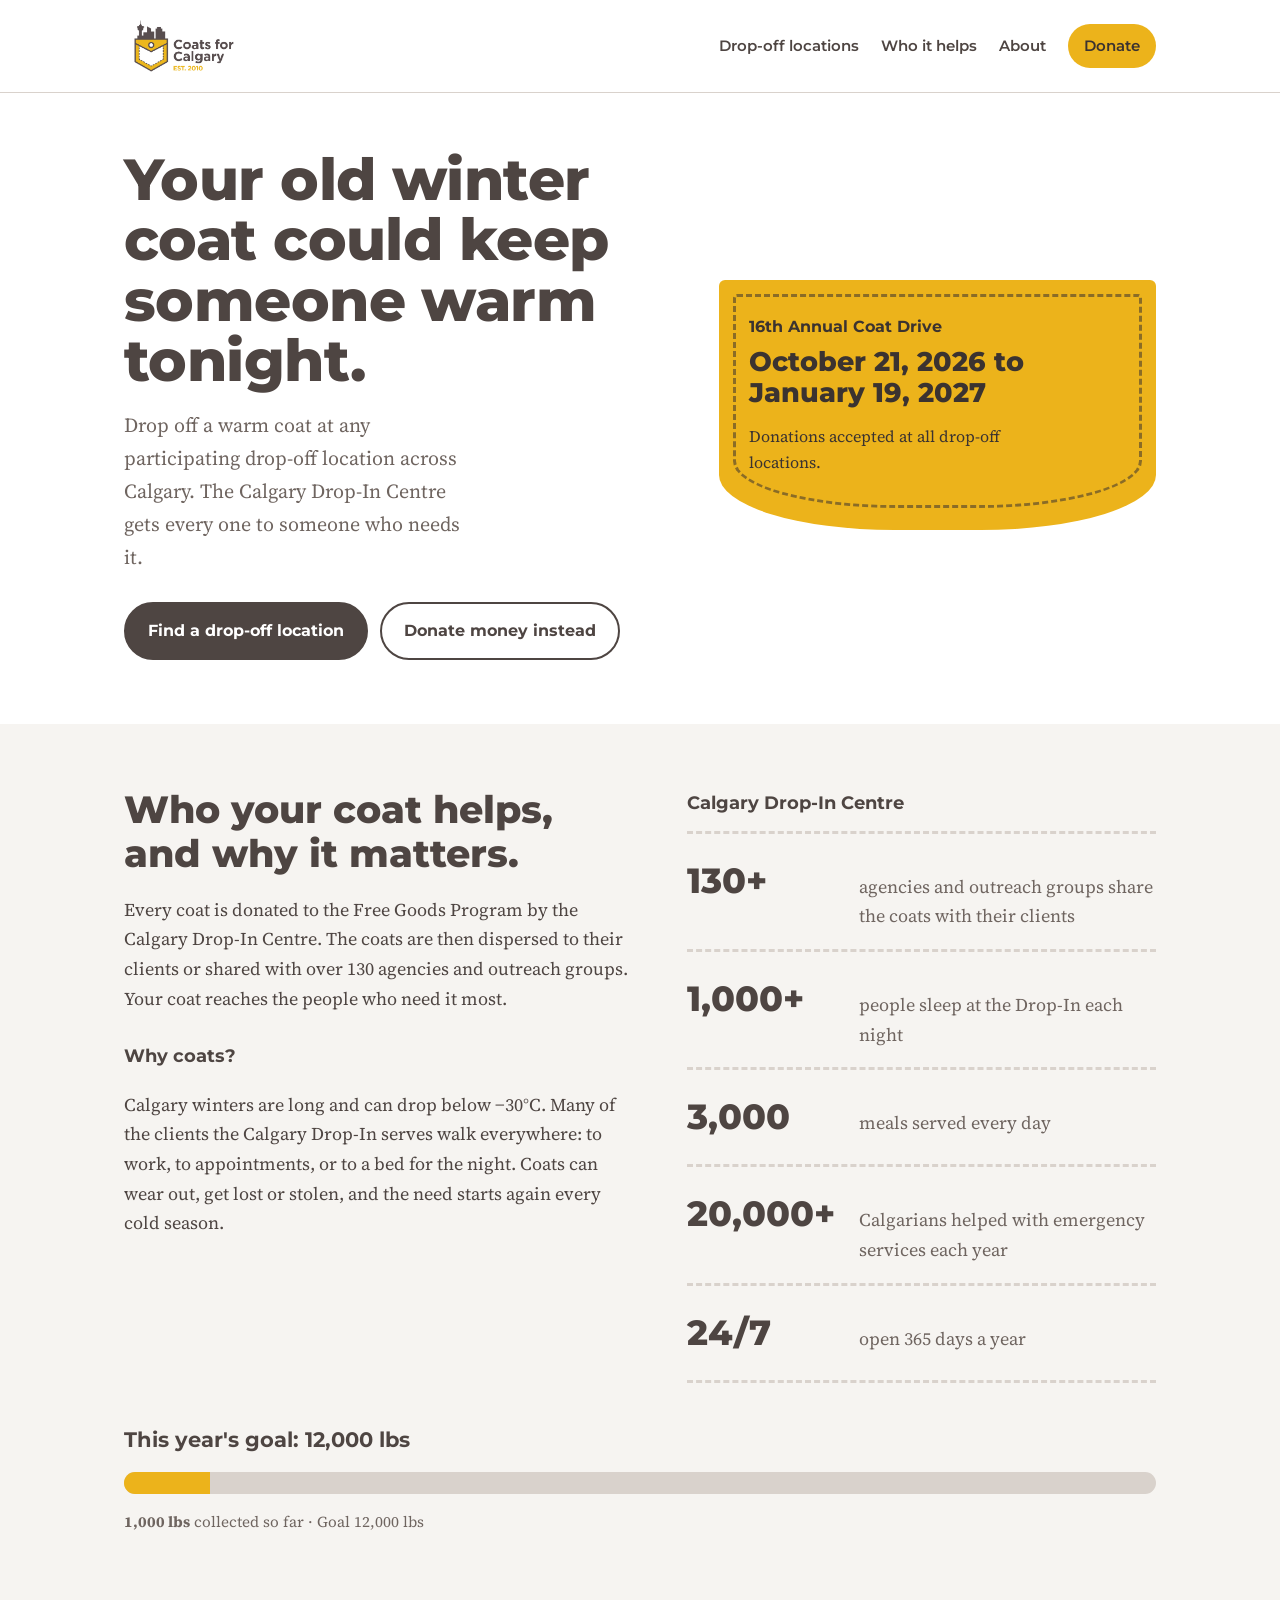
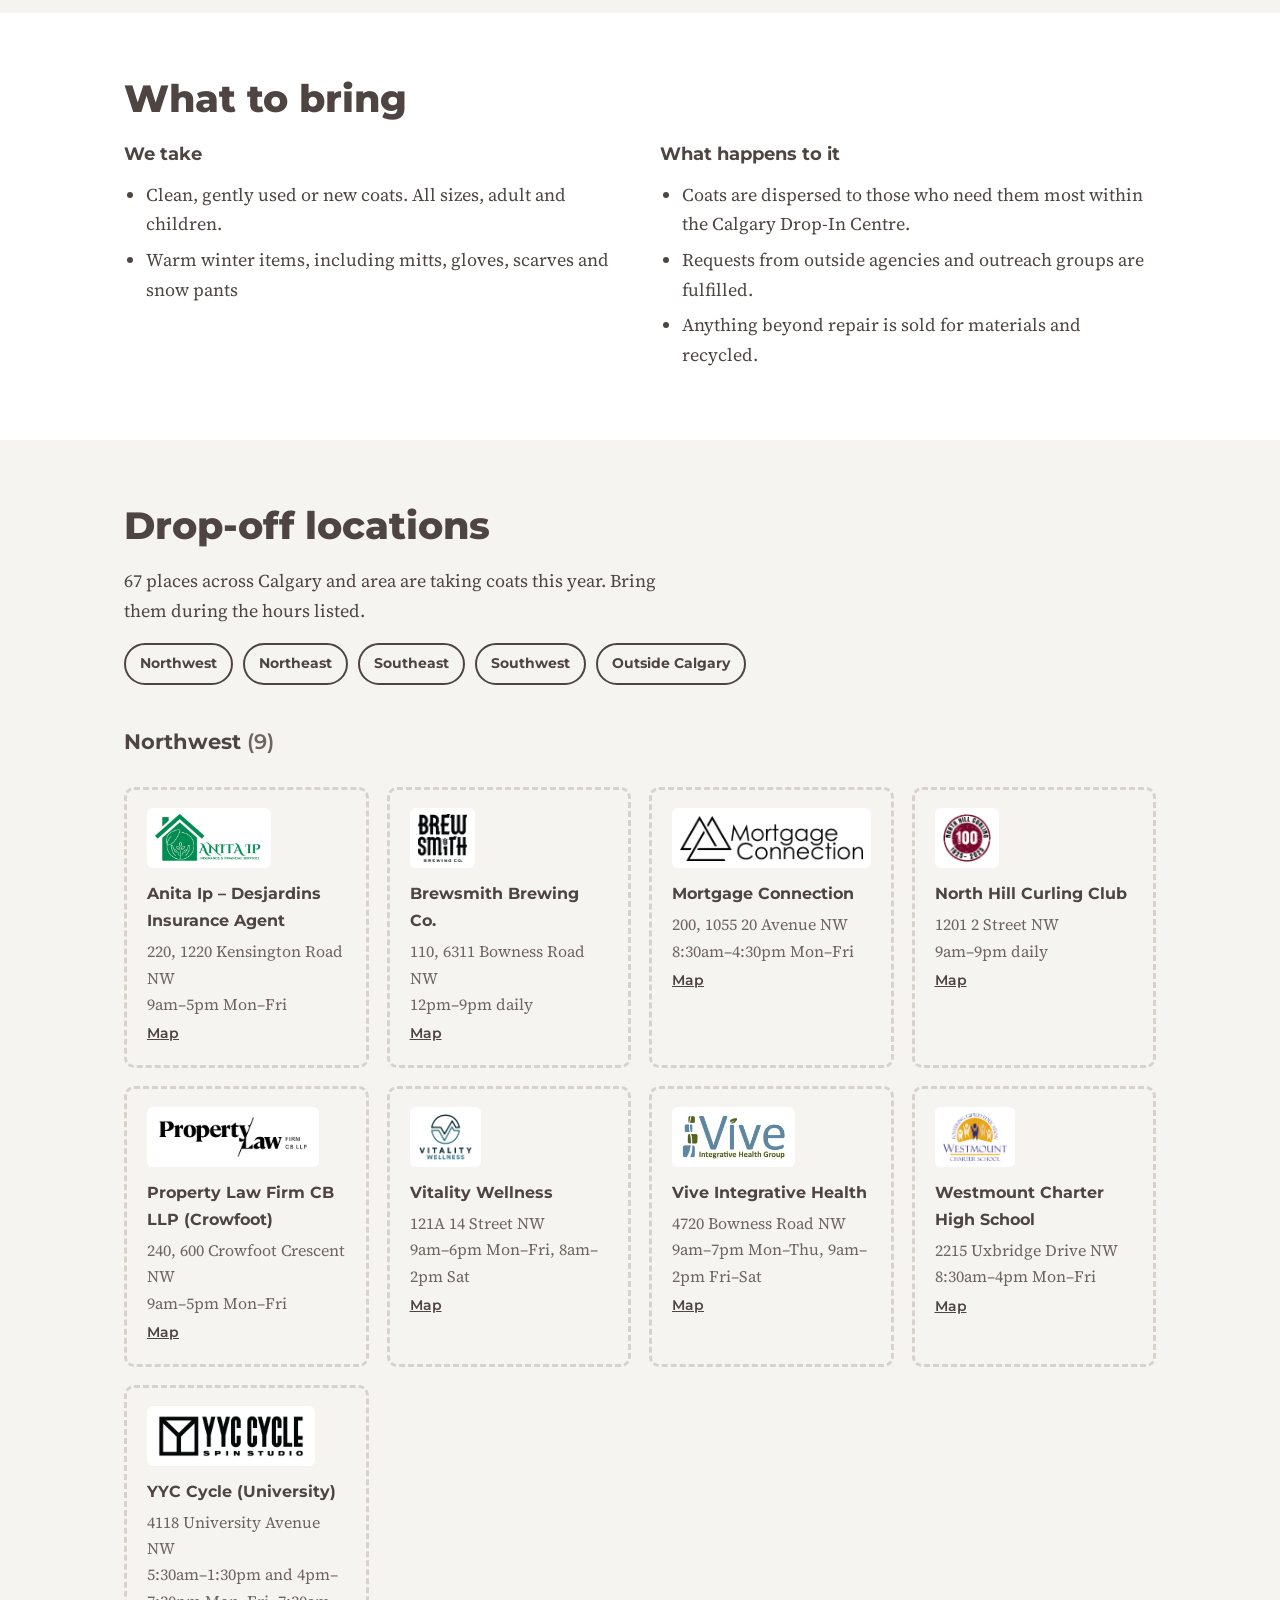
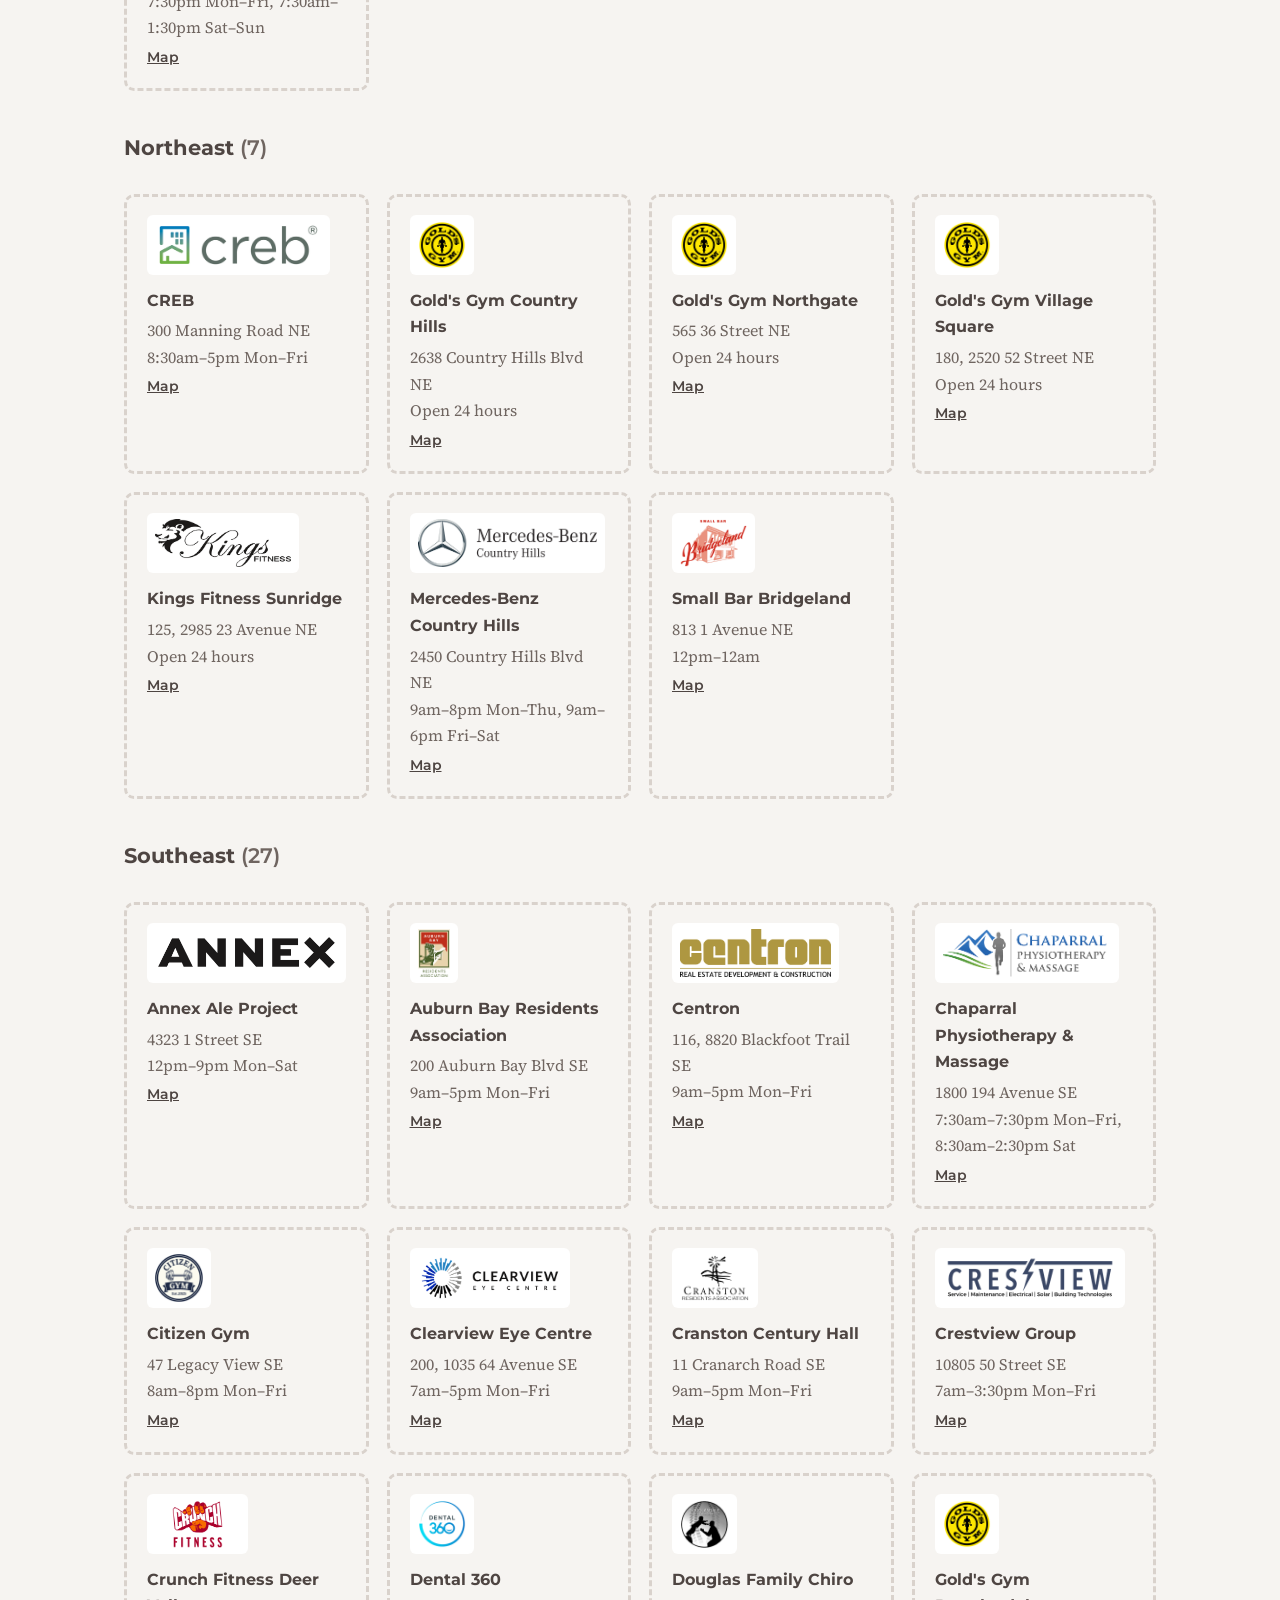
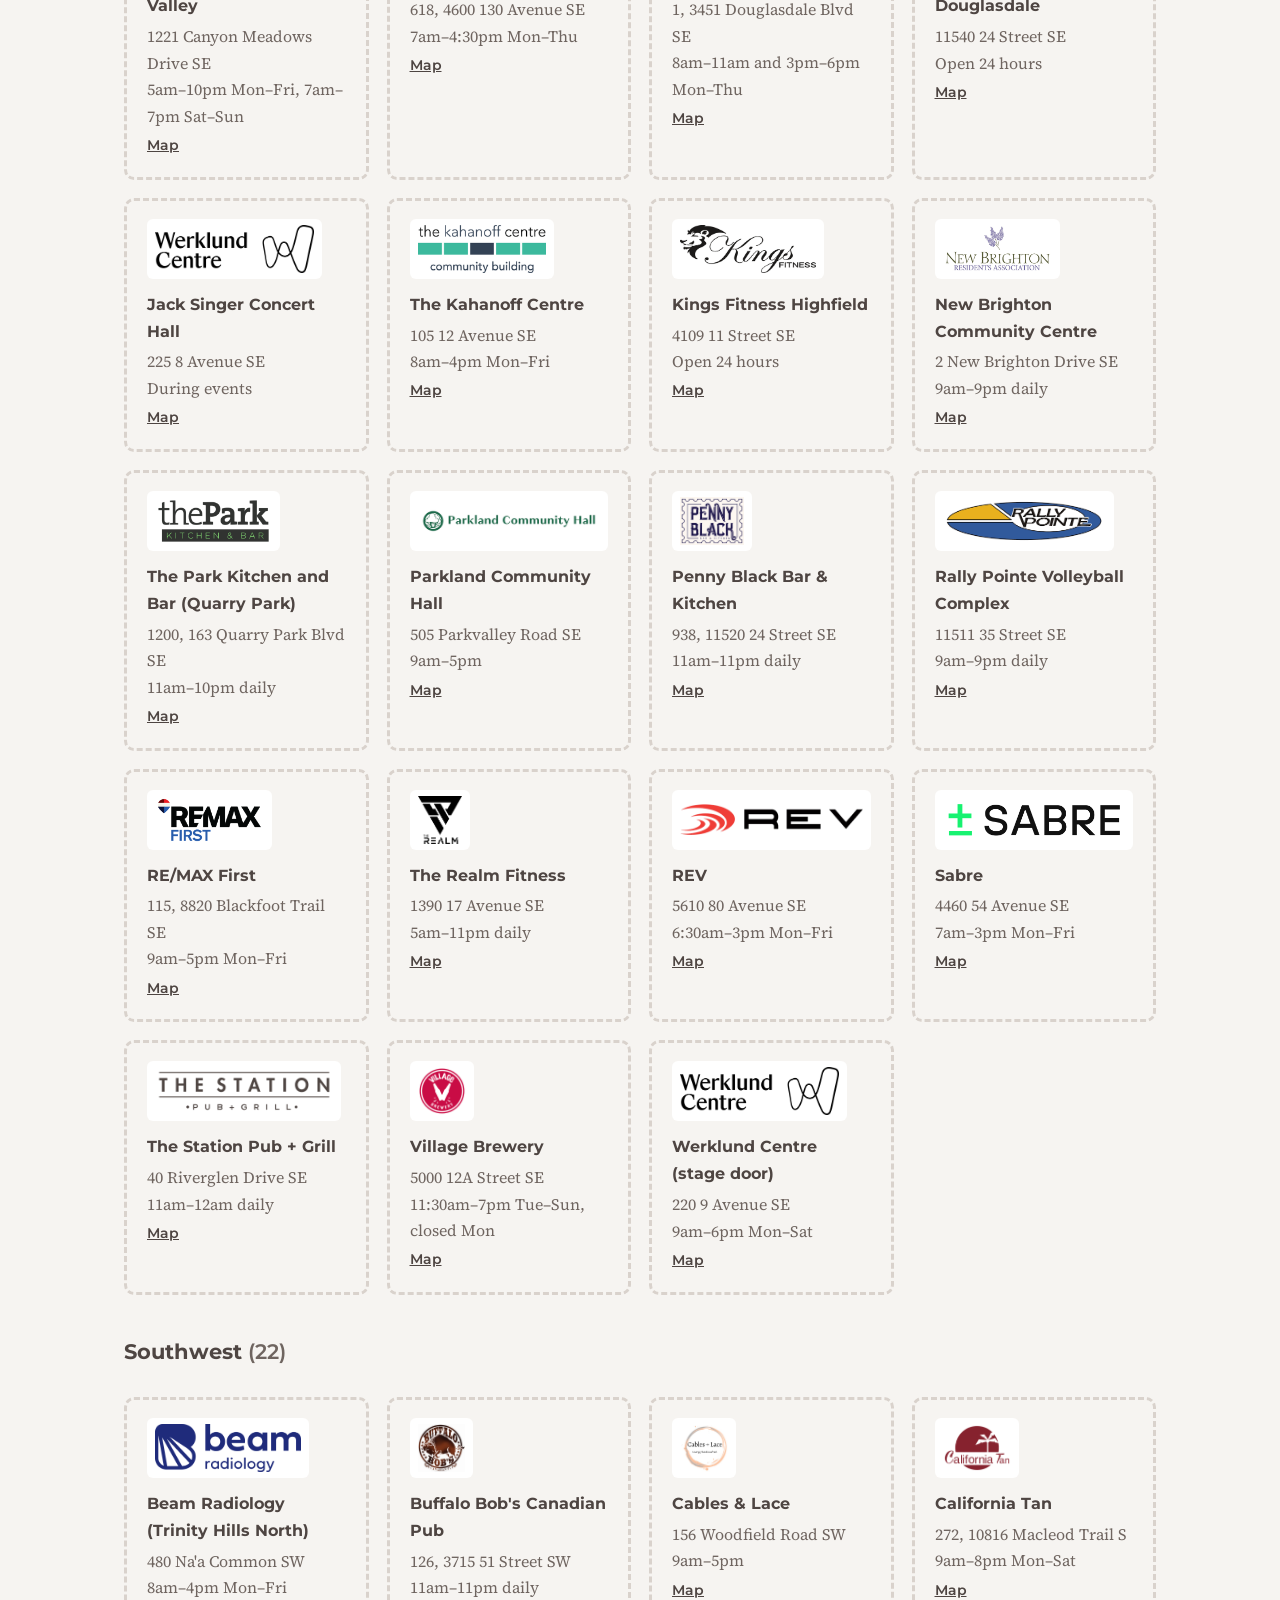
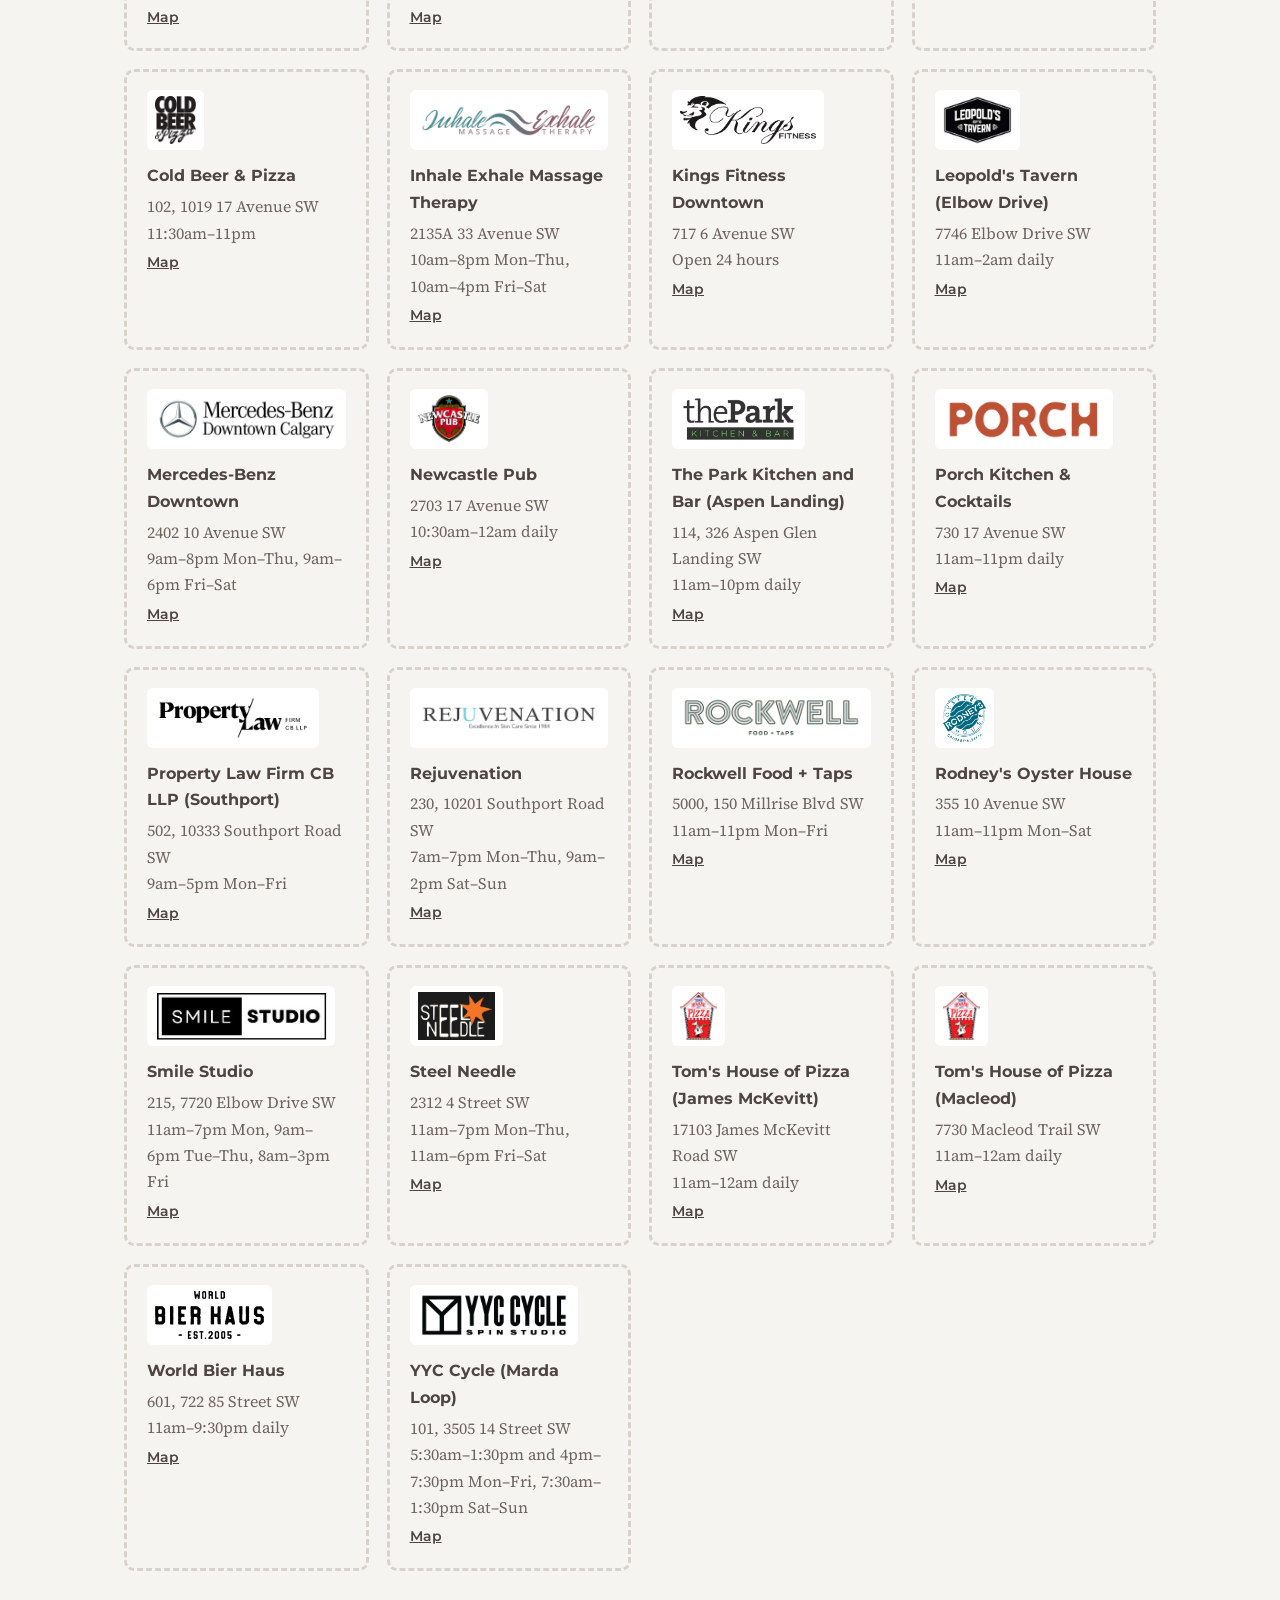
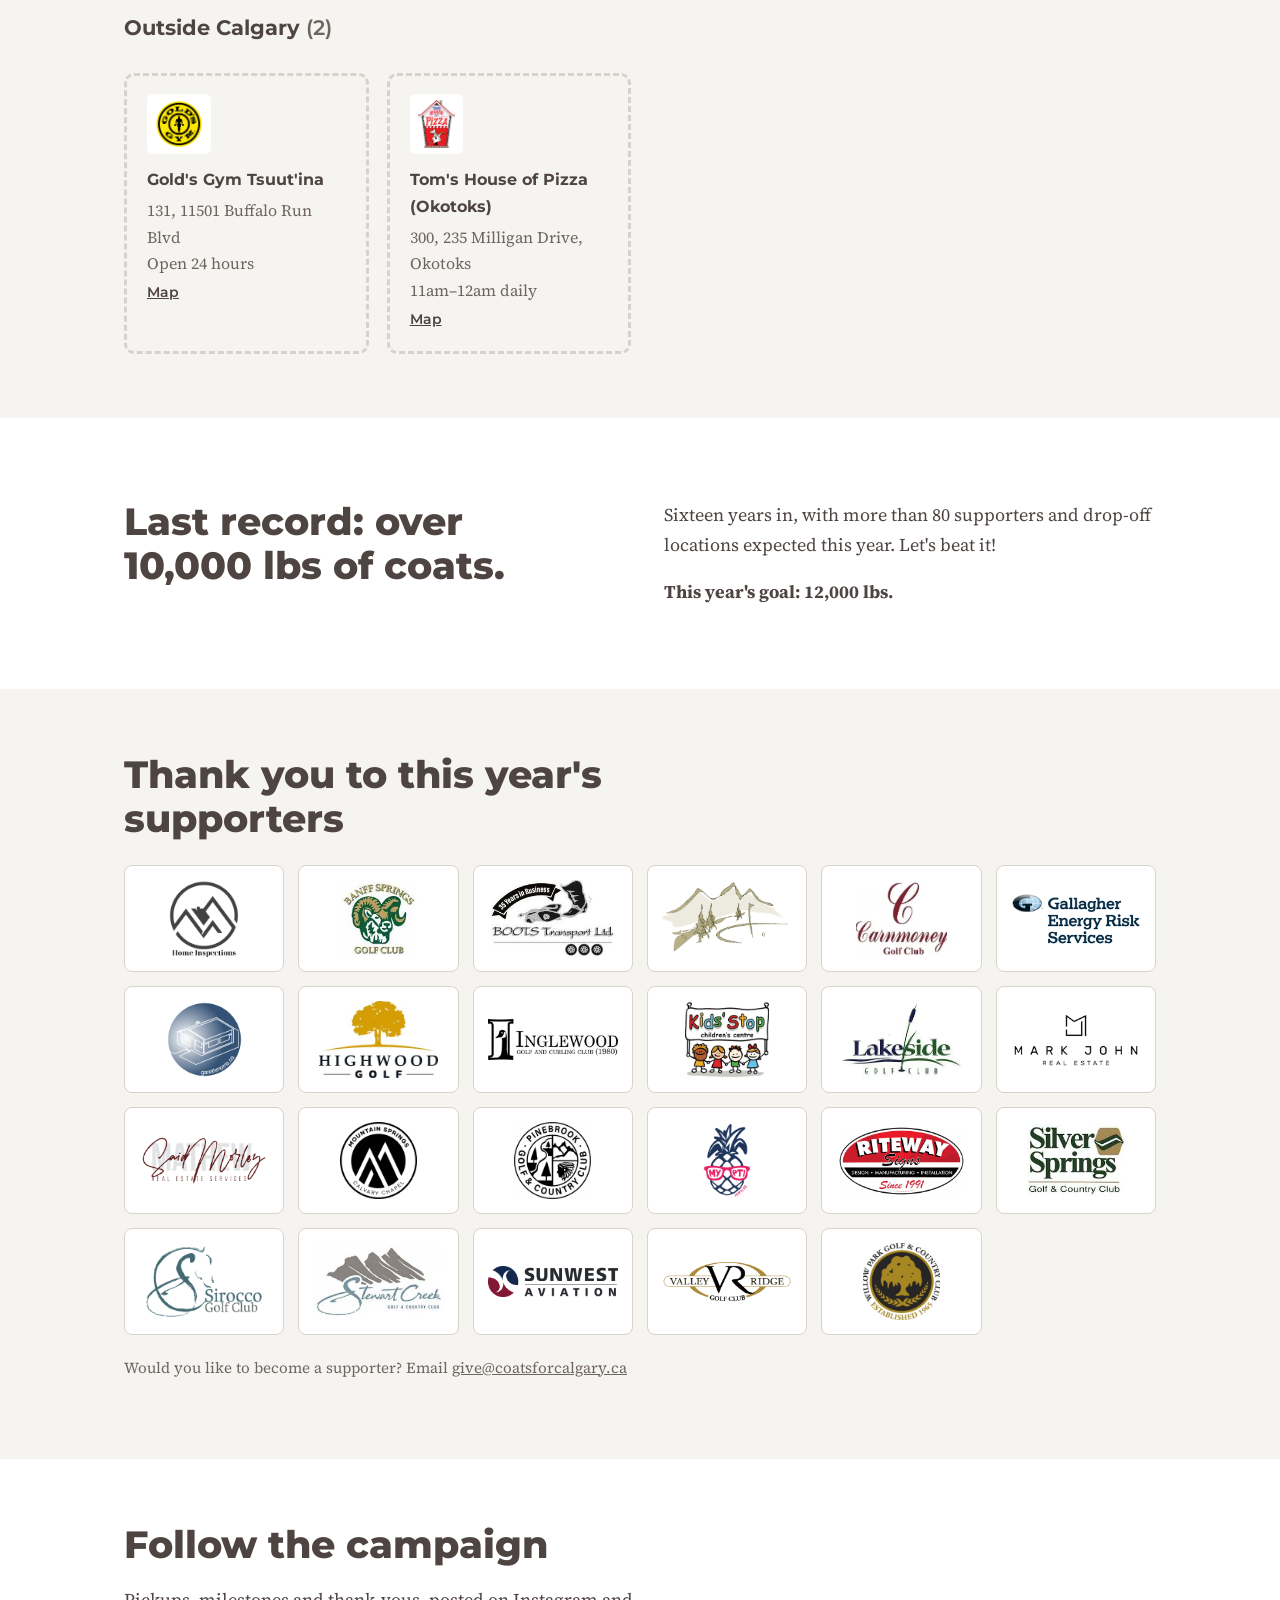
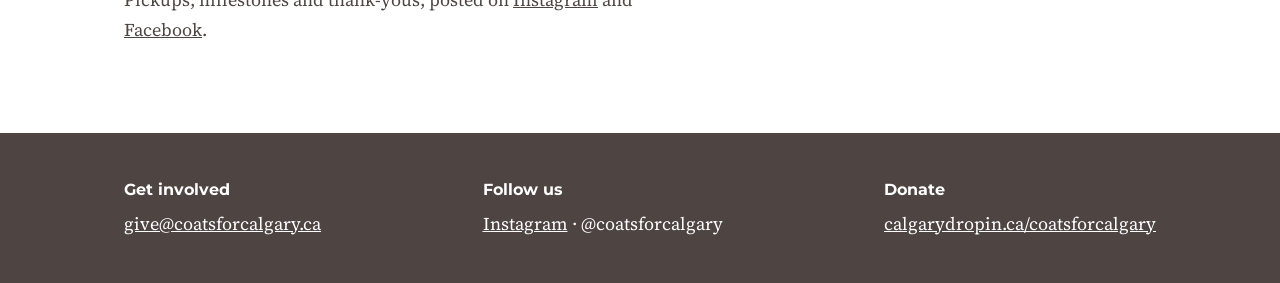
==== commit 35427bef: "Add files via upload" ====
--- a/index.html
+++ b/index.html
@@ -101,7 +101,7 @@
 <section class="alt" id="locations">
   <div class="wrap">
     <h2 class="big">Drop-off locations</h2>
-    <p class="lede">66 places across Calgary and area are taking coats this year. Bring them during the hours listed.</p>
+    <p class="lede">67 places across Calgary and area are taking coats this year. Bring them during the hours listed.</p>
     <nav class="quads" aria-label="Jump to area"><a href="#loc-NW">Northwest</a> <a href="#loc-NE">Northeast</a> <a href="#loc-SE">Southeast</a> <a href="#loc-SW">Southwest</a> <a href="#loc-out">Outside Calgary</a></nav>
     <h3 class="quad" id="loc-NW">Northwest <span>(9)</span></h3>
     <div class="locs">
@@ -115,7 +115,7 @@
       <div class="loc"><img class="loc-logo" src="images/locations/westmount.png" alt="" loading="lazy"><h4>Westmount Charter High School</h4><p>2215 Uxbridge Drive NW<br>8:30am–4pm Mon–Fri</p><a href="https://www.google.com/maps/search/?api=1&query=Westmount%20Charter%20High%20School%202215%20Uxbridge%20Drive%20NW%2C%20Calgary%2C%20AB" target="_blank" rel="noopener">Map</a></div>
       <div class="loc"><img class="loc-logo" src="images/locations/yyc-cycle.png" alt="" loading="lazy"><h4>YYC Cycle (University)</h4><p>4118 University Avenue NW<br>5:30am–1:30pm and 4pm–7:30pm Mon–Fri, 7:30am–1:30pm Sat–Sun</p><a href="https://www.google.com/maps/search/?api=1&query=YYC%20Cycle%204118%20University%20Avenue%20NW%2C%20Calgary%2C%20AB" target="_blank" rel="noopener">Map</a></div>
     </div>
-    <h3 class="quad" id="loc-NE">Northeast <span>(6)</span></h3>
+    <h3 class="quad" id="loc-NE">Northeast <span>(7)</span></h3>
     <div class="locs">
       <div class="loc"><img class="loc-logo" src="images/locations/creb.png" alt="" loading="lazy"><h4>CREB</h4><p>300 Manning Road NE<br>8:30am–5pm Mon–Fri</p><a href="https://www.google.com/maps/search/?api=1&query=CREB%20300%20Manning%20Road%20NE%2C%20Calgary%2C%20AB" target="_blank" rel="noopener">Map</a></div>
       <div class="loc"><img class="loc-logo" src="images/locations/golds-gym.png" alt="" loading="lazy"><h4>Gold&#x27;s Gym Country Hills</h4><p>2638 Country Hills Blvd NE<br>Open 24 hours</p><a href="https://www.google.com/maps/search/?api=1&query=Gold%27s%20Gym%20Country%20Hills%202638%20Country%20Hills%20Blvd%20NE%2C%20Calgary%2C%20AB" target="_blank" rel="noopener">Map</a></div>
@@ -123,6 +123,7 @@
       <div class="loc"><img class="loc-logo" src="images/locations/golds-gym.png" alt="" loading="lazy"><h4>Gold&#x27;s Gym Village Square</h4><p>180, 2520 52 Street NE<br>Open 24 hours</p><a href="https://www.google.com/maps/search/?api=1&query=Gold%27s%20Gym%20Village%20Square%20180%2C%202520%2052%20Street%20NE%2C%20Calgary%2C%20AB" target="_blank" rel="noopener">Map</a></div>
       <div class="loc"><img class="loc-logo" src="images/locations/kings-fitness.png" alt="" loading="lazy"><h4>Kings Fitness Sunridge</h4><p>125, 2985 23 Avenue NE<br>Open 24 hours</p><a href="https://www.google.com/maps/search/?api=1&query=Kings%20Fitness%20Sunridge%20125%2C%202985%2023%20Avenue%20NE%2C%20Calgary%2C%20AB" target="_blank" rel="noopener">Map</a></div>
       <div class="loc"><img class="loc-logo" src="images/locations/mercedes-benz-country-hills.png" alt="" loading="lazy"><h4>Mercedes-Benz Country Hills</h4><p>2450 Country Hills Blvd NE<br>9am–8pm Mon–Thu, 9am–6pm Fri–Sat</p><a href="https://www.google.com/maps/search/?api=1&query=Mercedes-Benz%20Country%20Hills%202450%20Country%20Hills%20Blvd%20NE%2C%20Calgary%2C%20AB" target="_blank" rel="noopener">Map</a></div>
+      <div class="loc"><img class="loc-logo" src="images/locations/small-bar-bridgeland.png" alt="" loading="lazy"><h4>Small Bar Bridgeland</h4><p>813 1 Avenue NE<br>12pm–12am</p><a href="https://www.google.com/maps/search/?api=1&query=Small%20Bar%20Bridgeland%20813%201%20Avenue%20NE%2C%20Calgary%2C%20AB" target="_blank" rel="noopener">Map</a></div>
     </div>
     <h3 class="quad" id="loc-SE">Southeast <span>(27)</span></h3>
     <div class="locs">
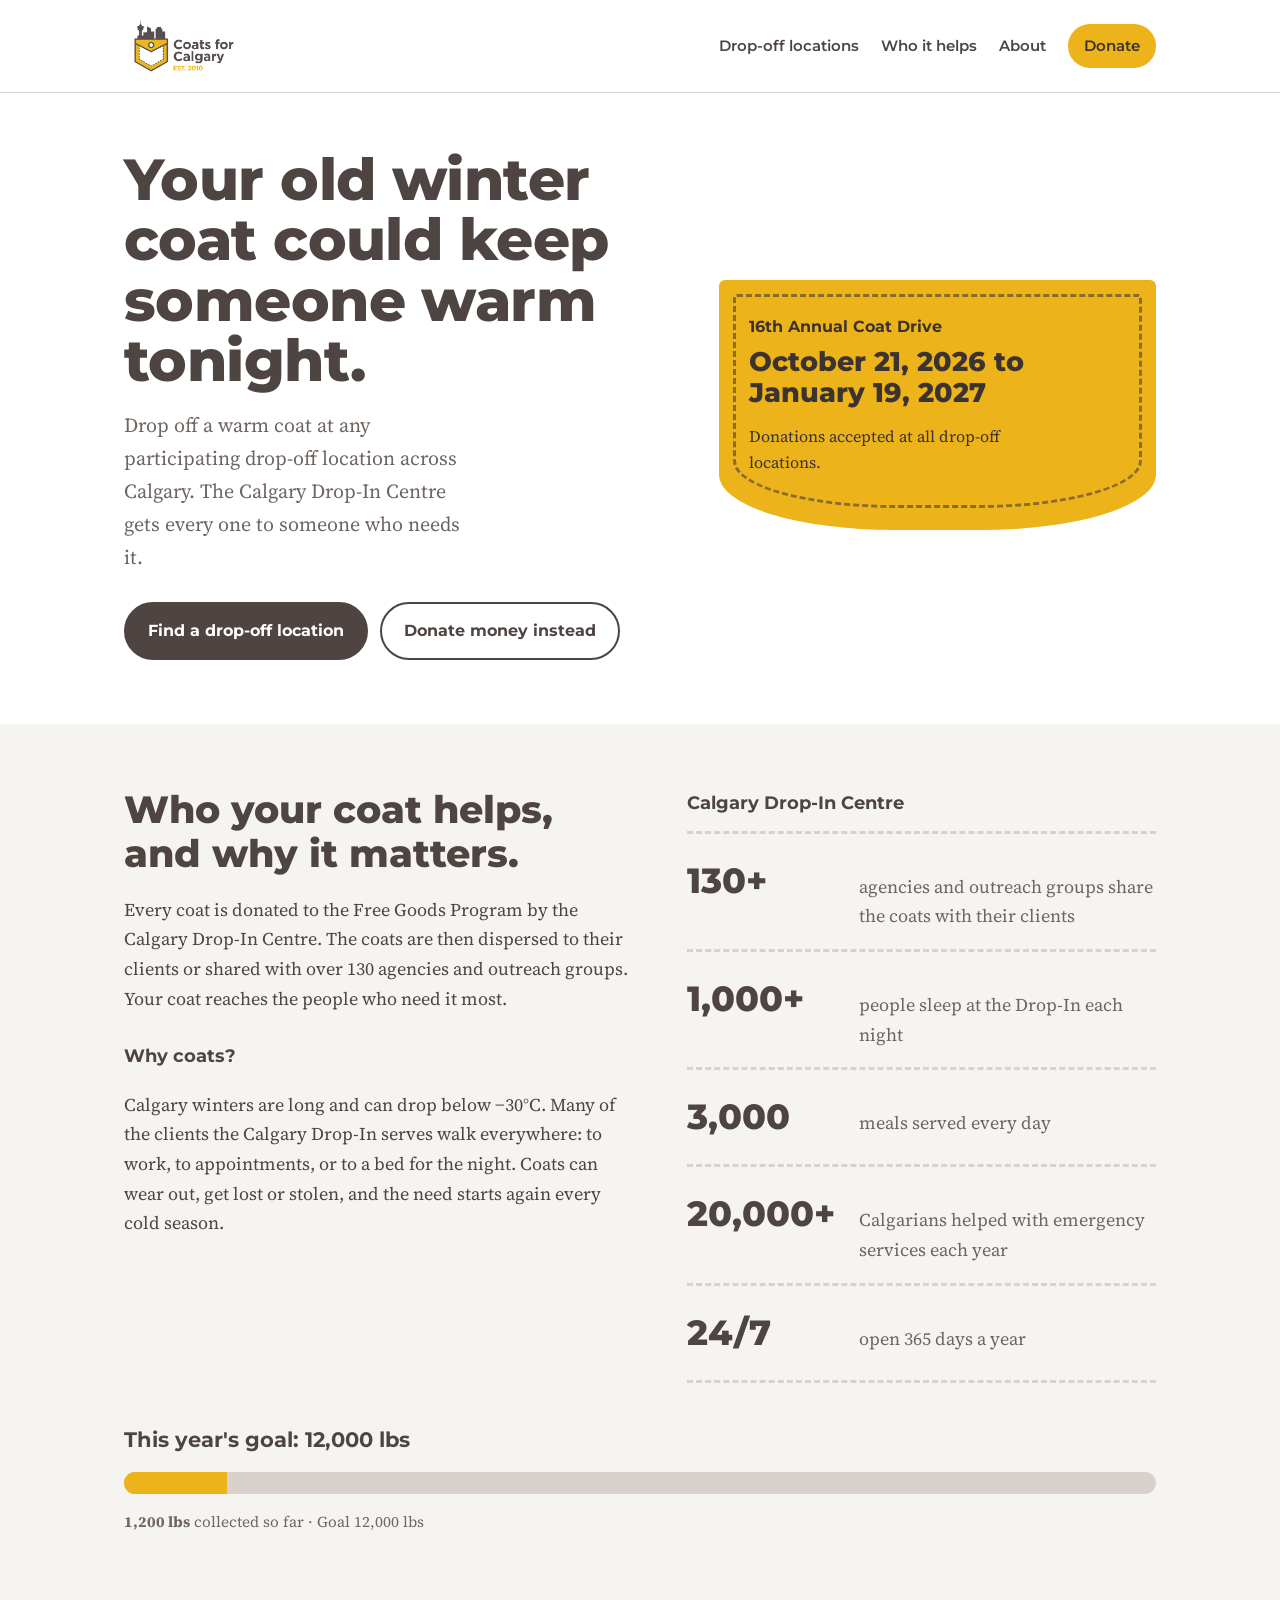
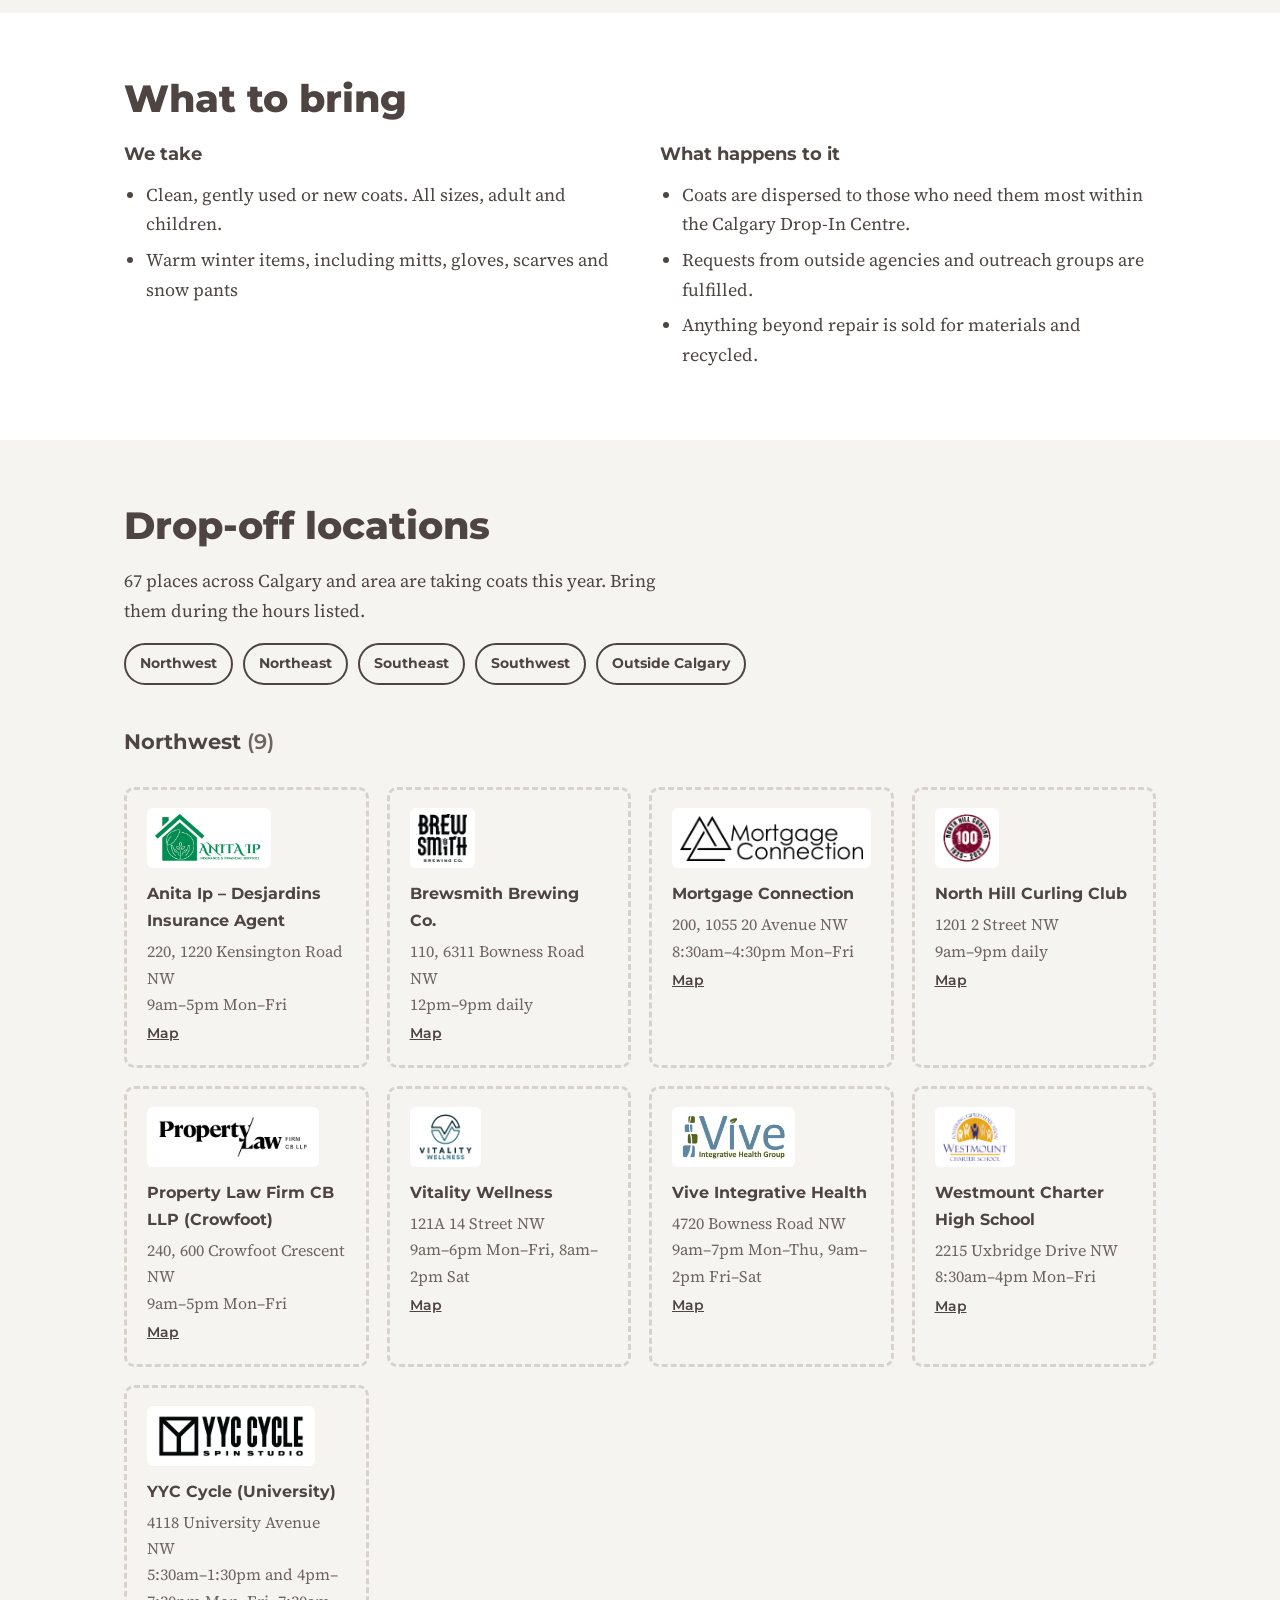
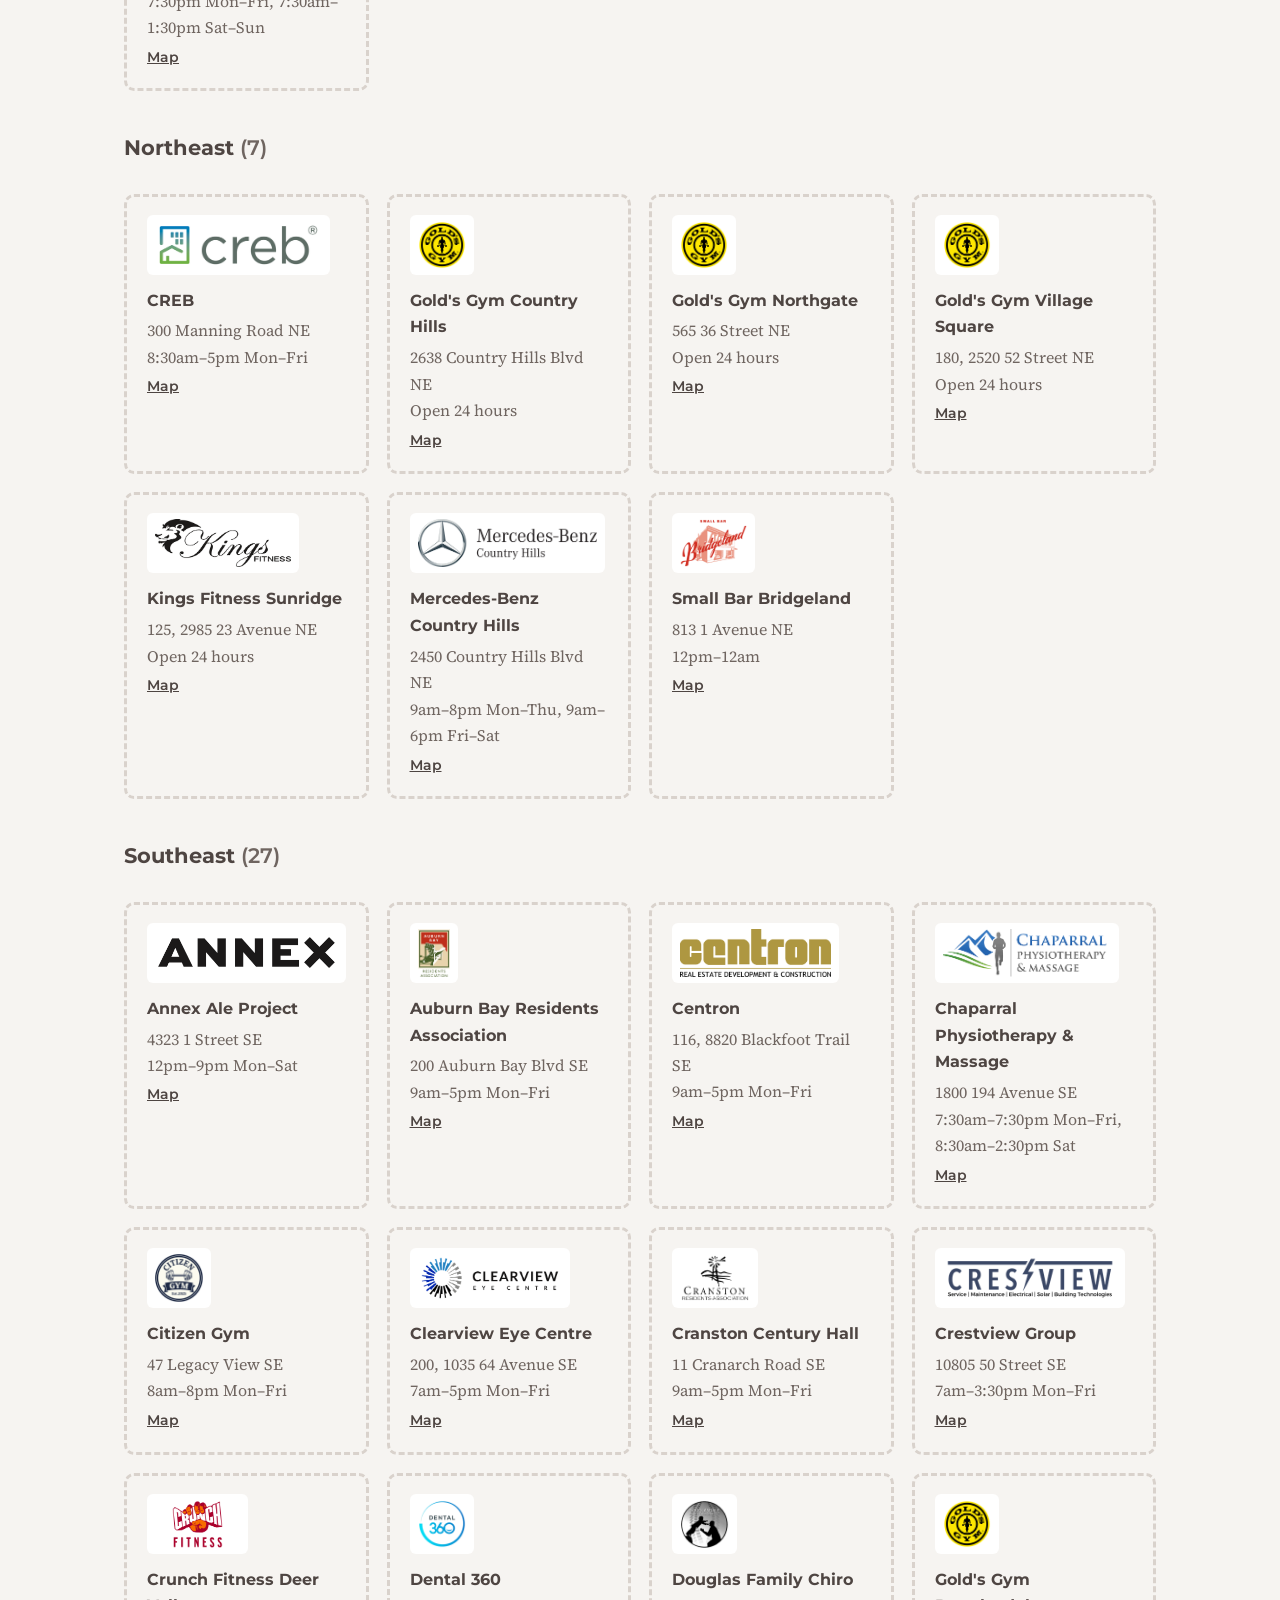
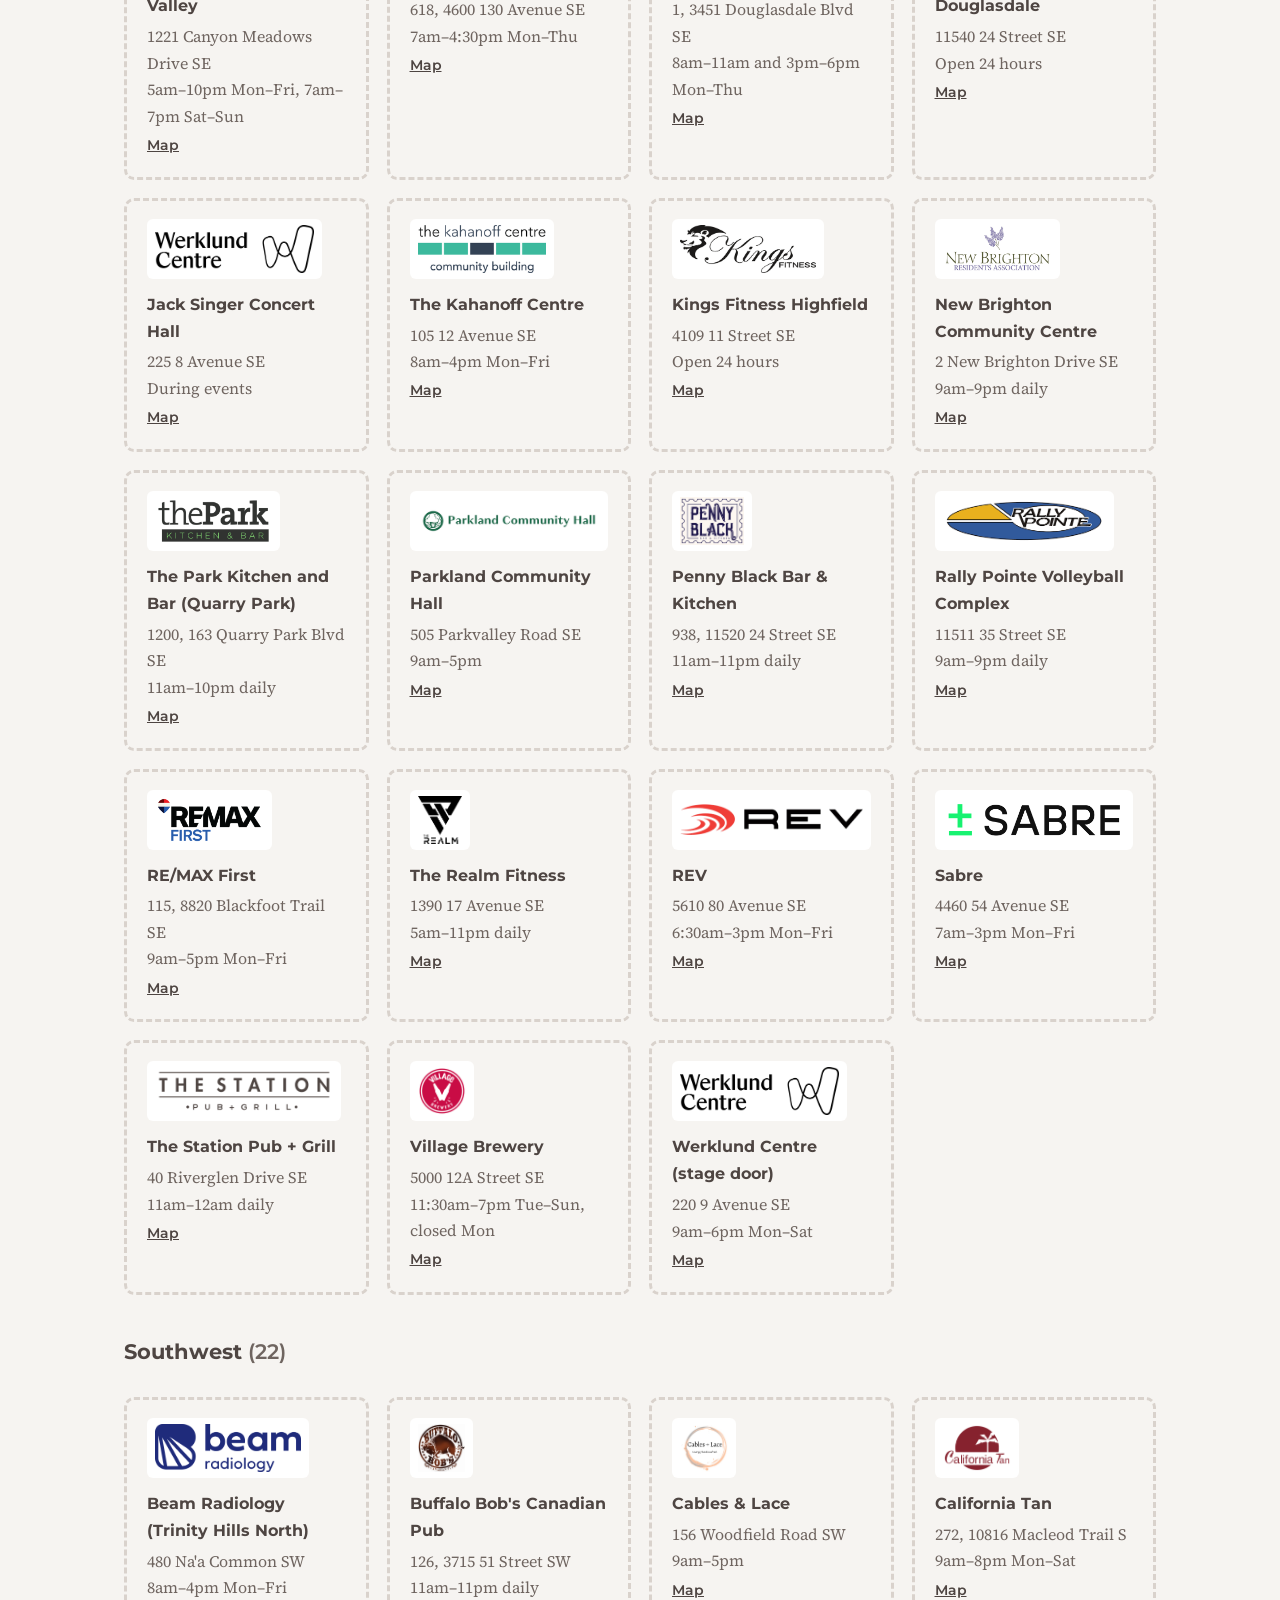
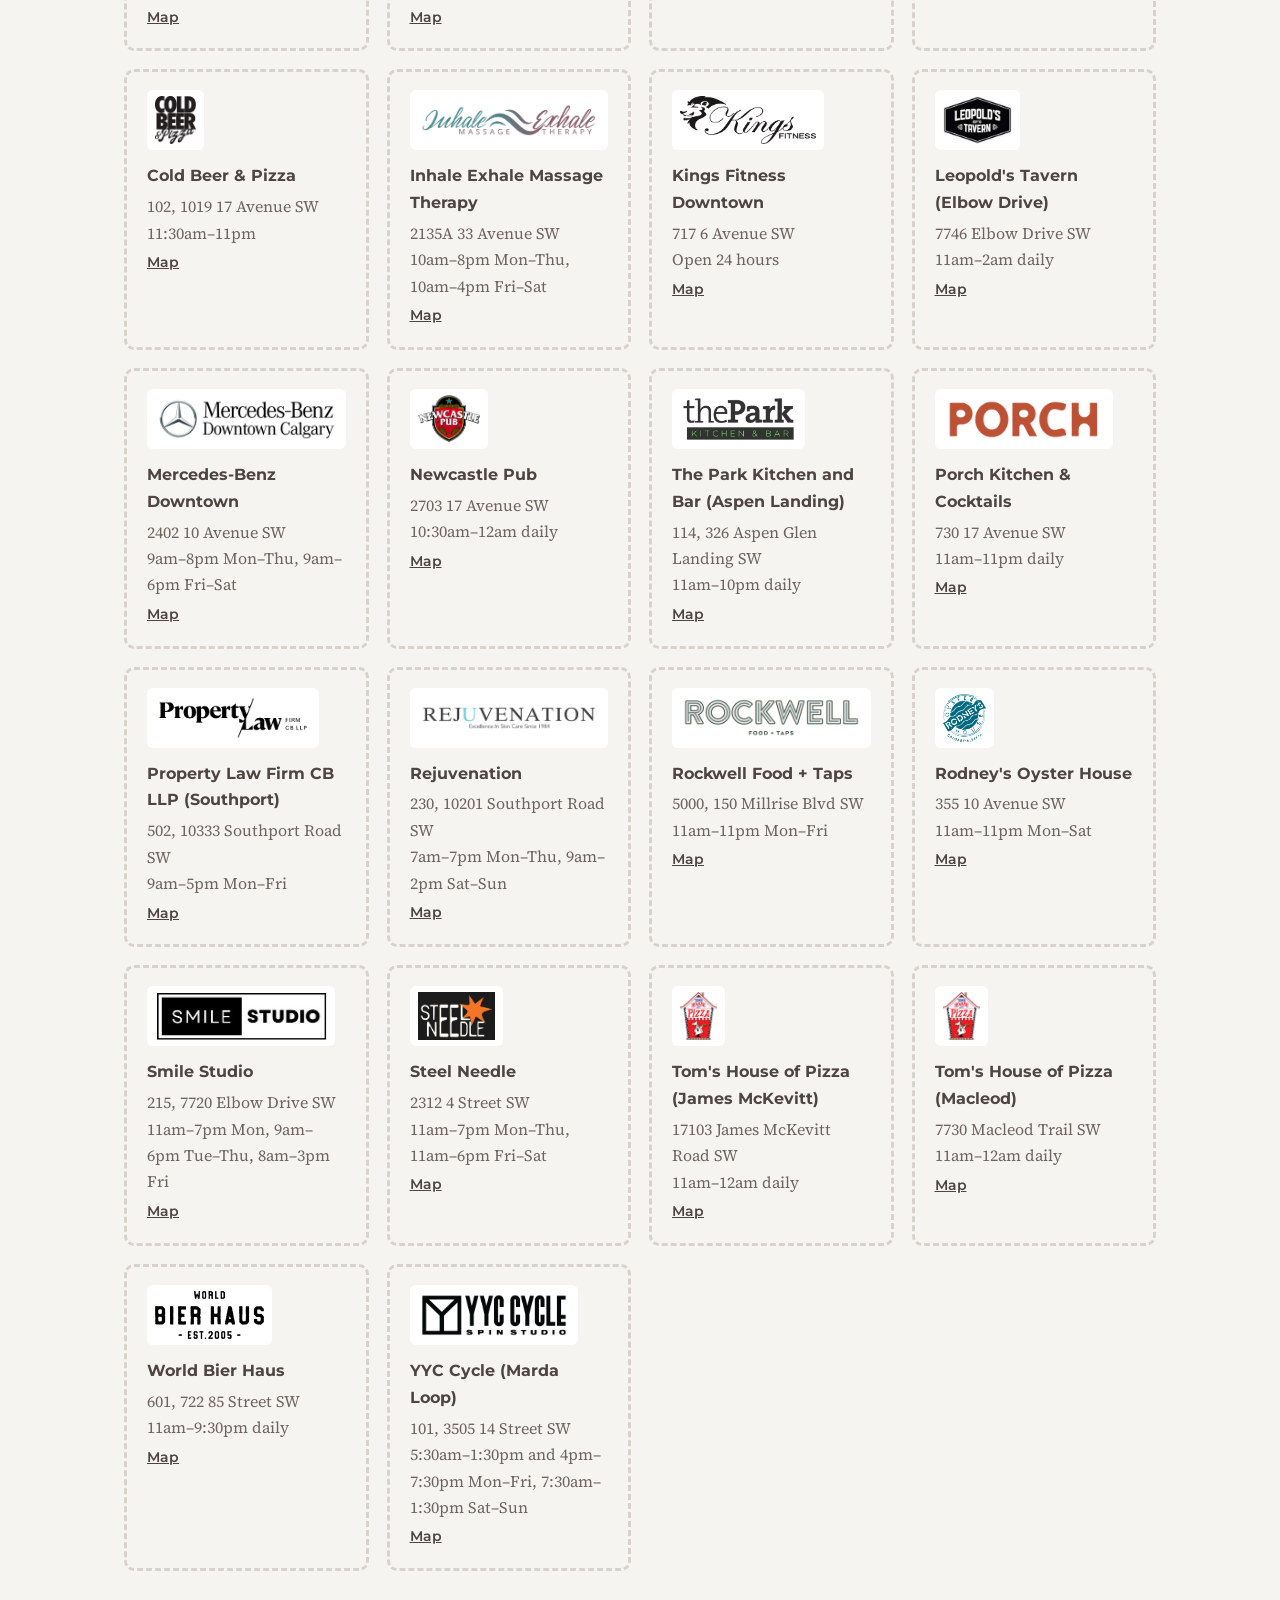
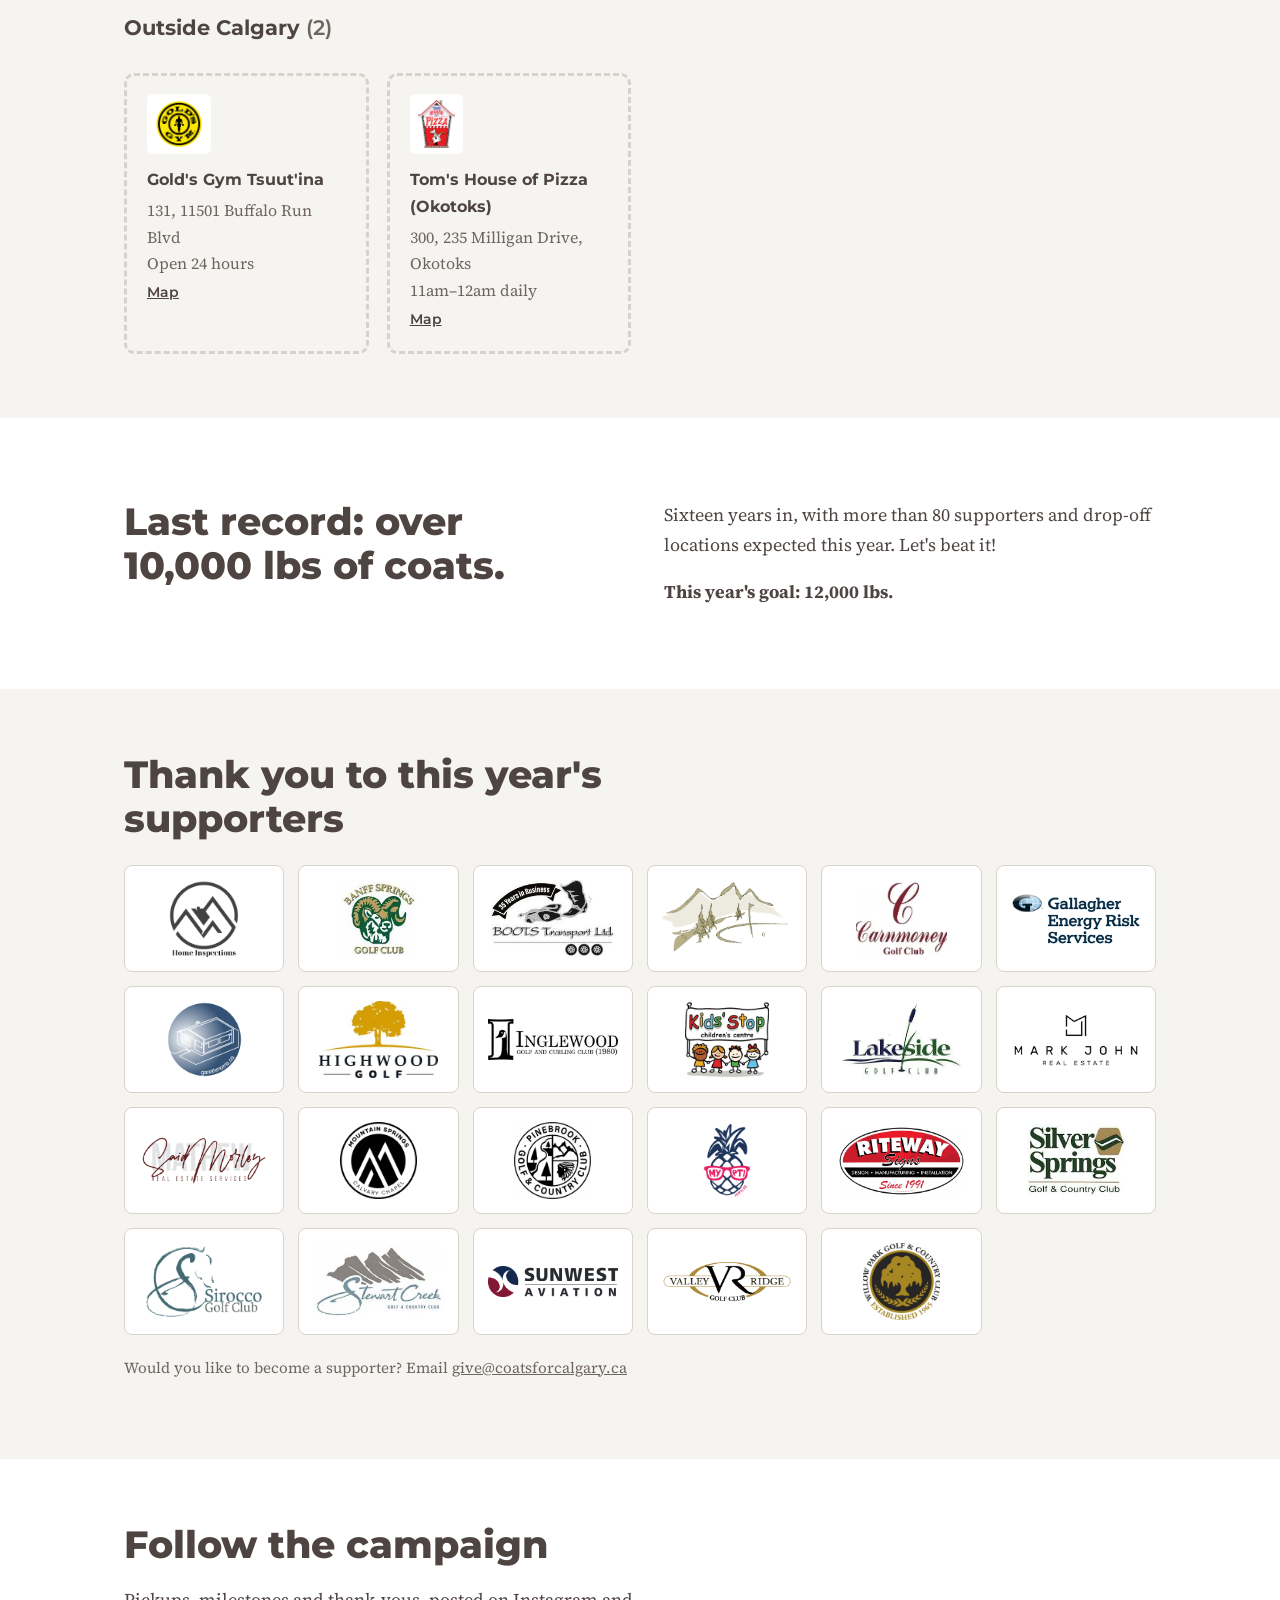
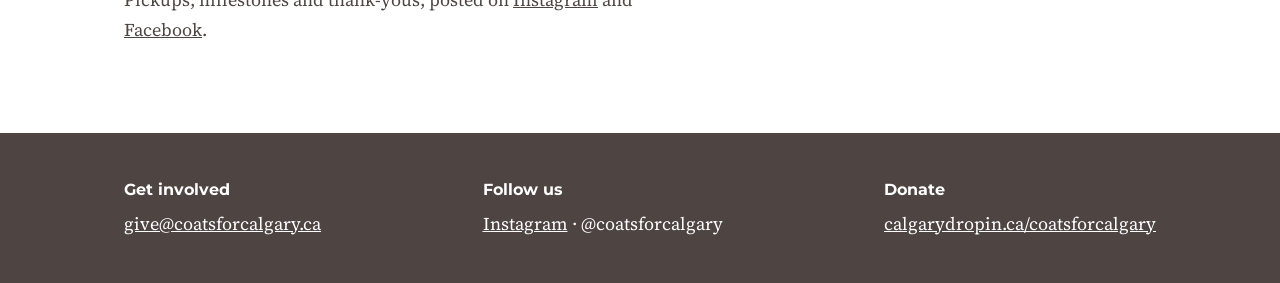
==== commit 3deebbb7: "Update collected weight to 1,200 lbs" ====
--- a/index.html
+++ b/index.html
@@ -70,8 +70,8 @@
   </div>
   <div class="wrap" style="margin-top:40px">
     <h3 style="margin:0">This year's goal: 12,000&nbsp;lbs</h3>
-    <div class="bar" role="img" aria-label="1,000 of 12,000 lbs collected so far"><i style="width:8.3%"></i></div>
-    <p class="small"><strong>1,000&nbsp;lbs</strong> collected so far · Goal 12,000&nbsp;lbs</p>
+    <div class="bar" role="img" aria-label="1,200 of 12,000 lbs collected so far"><i style="width:10%"></i></div>
+    <p class="small"><strong>1,200&nbsp;lbs</strong> collected so far · Goal 12,000&nbsp;lbs</p>
   </div>
 </section>
 
